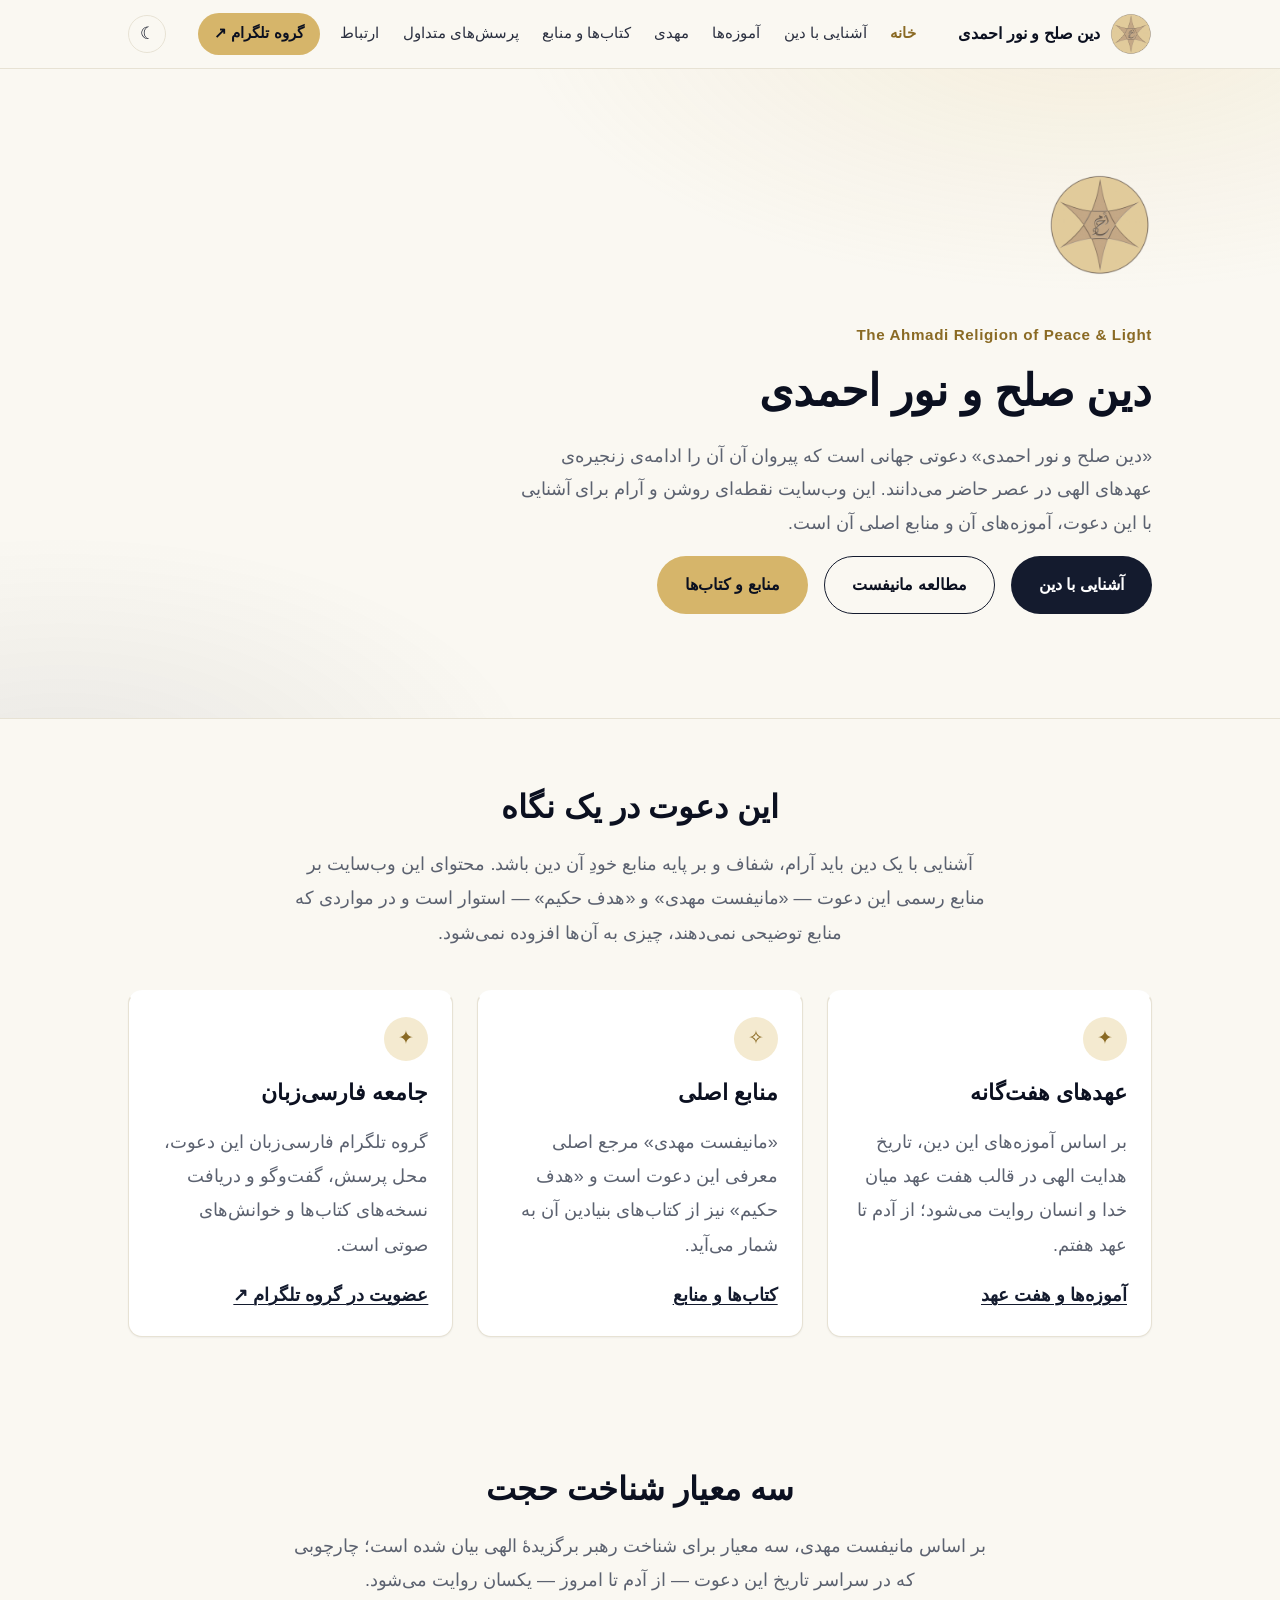
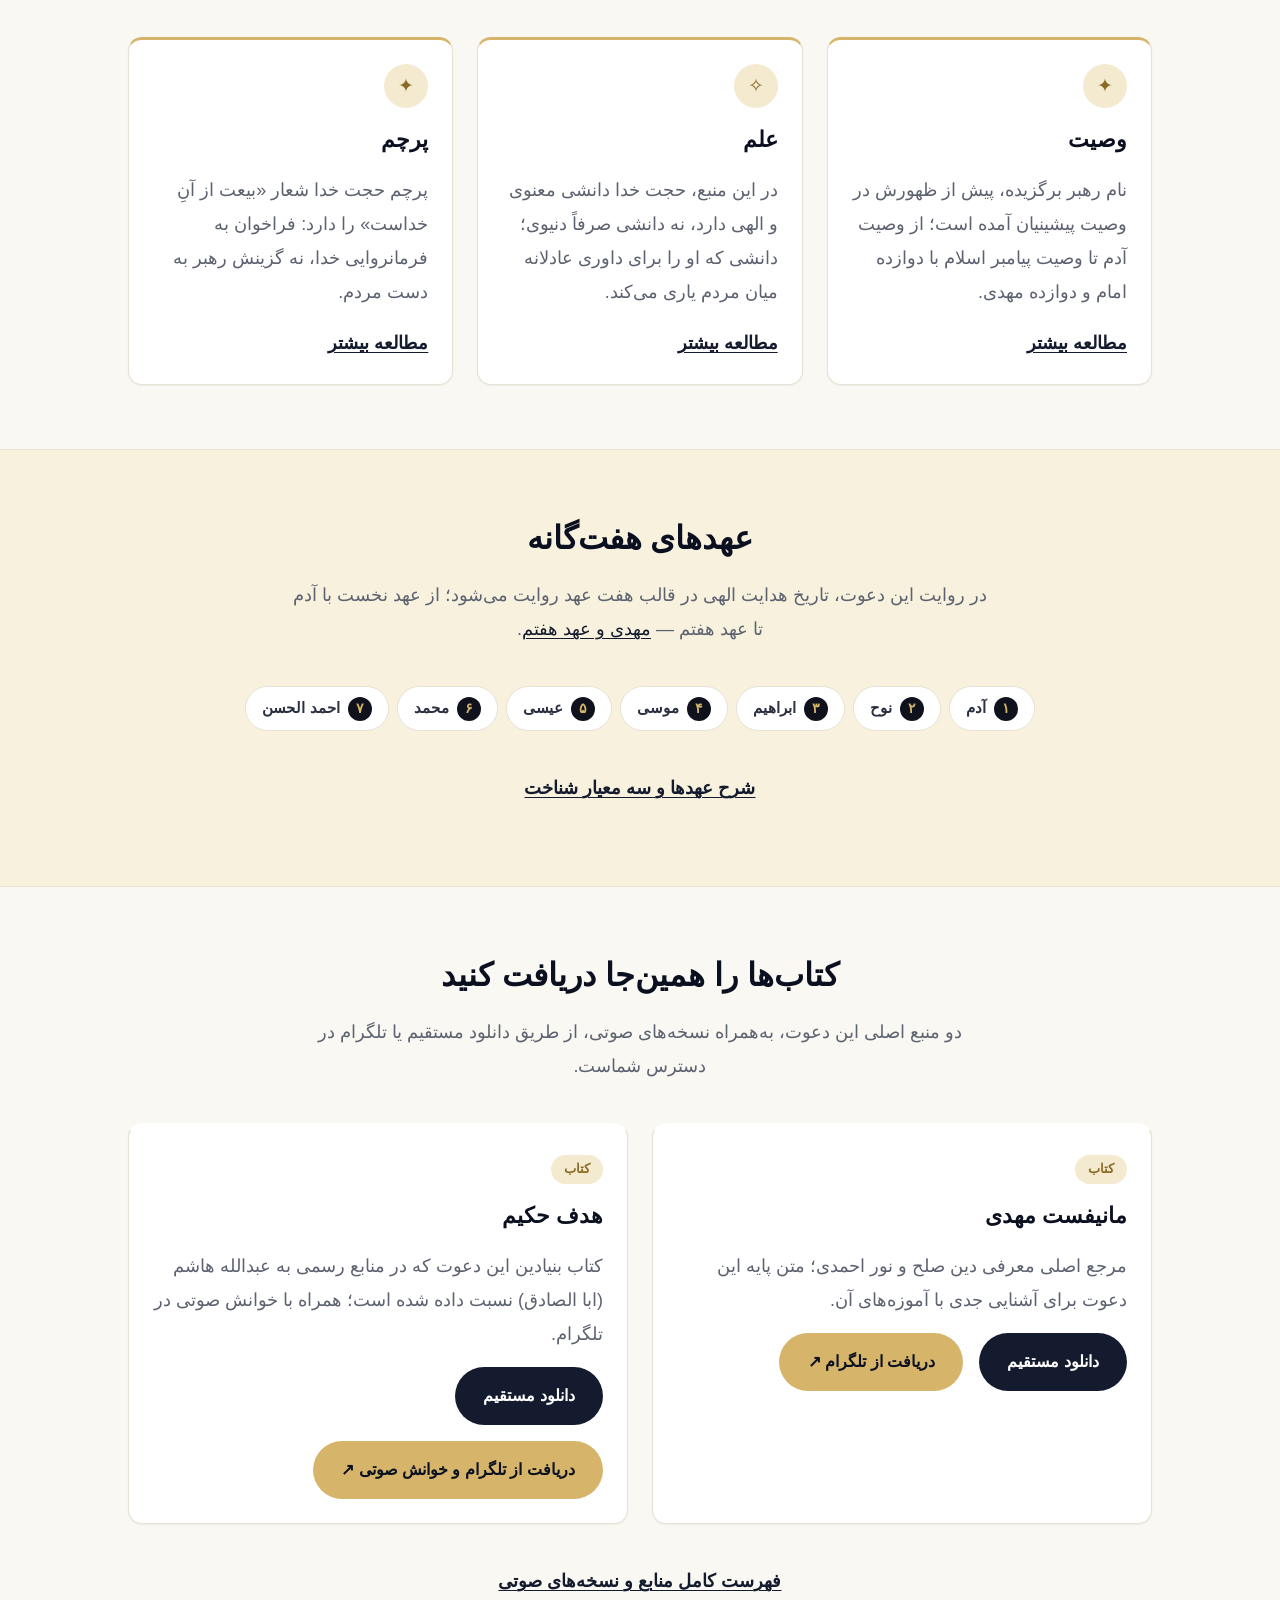
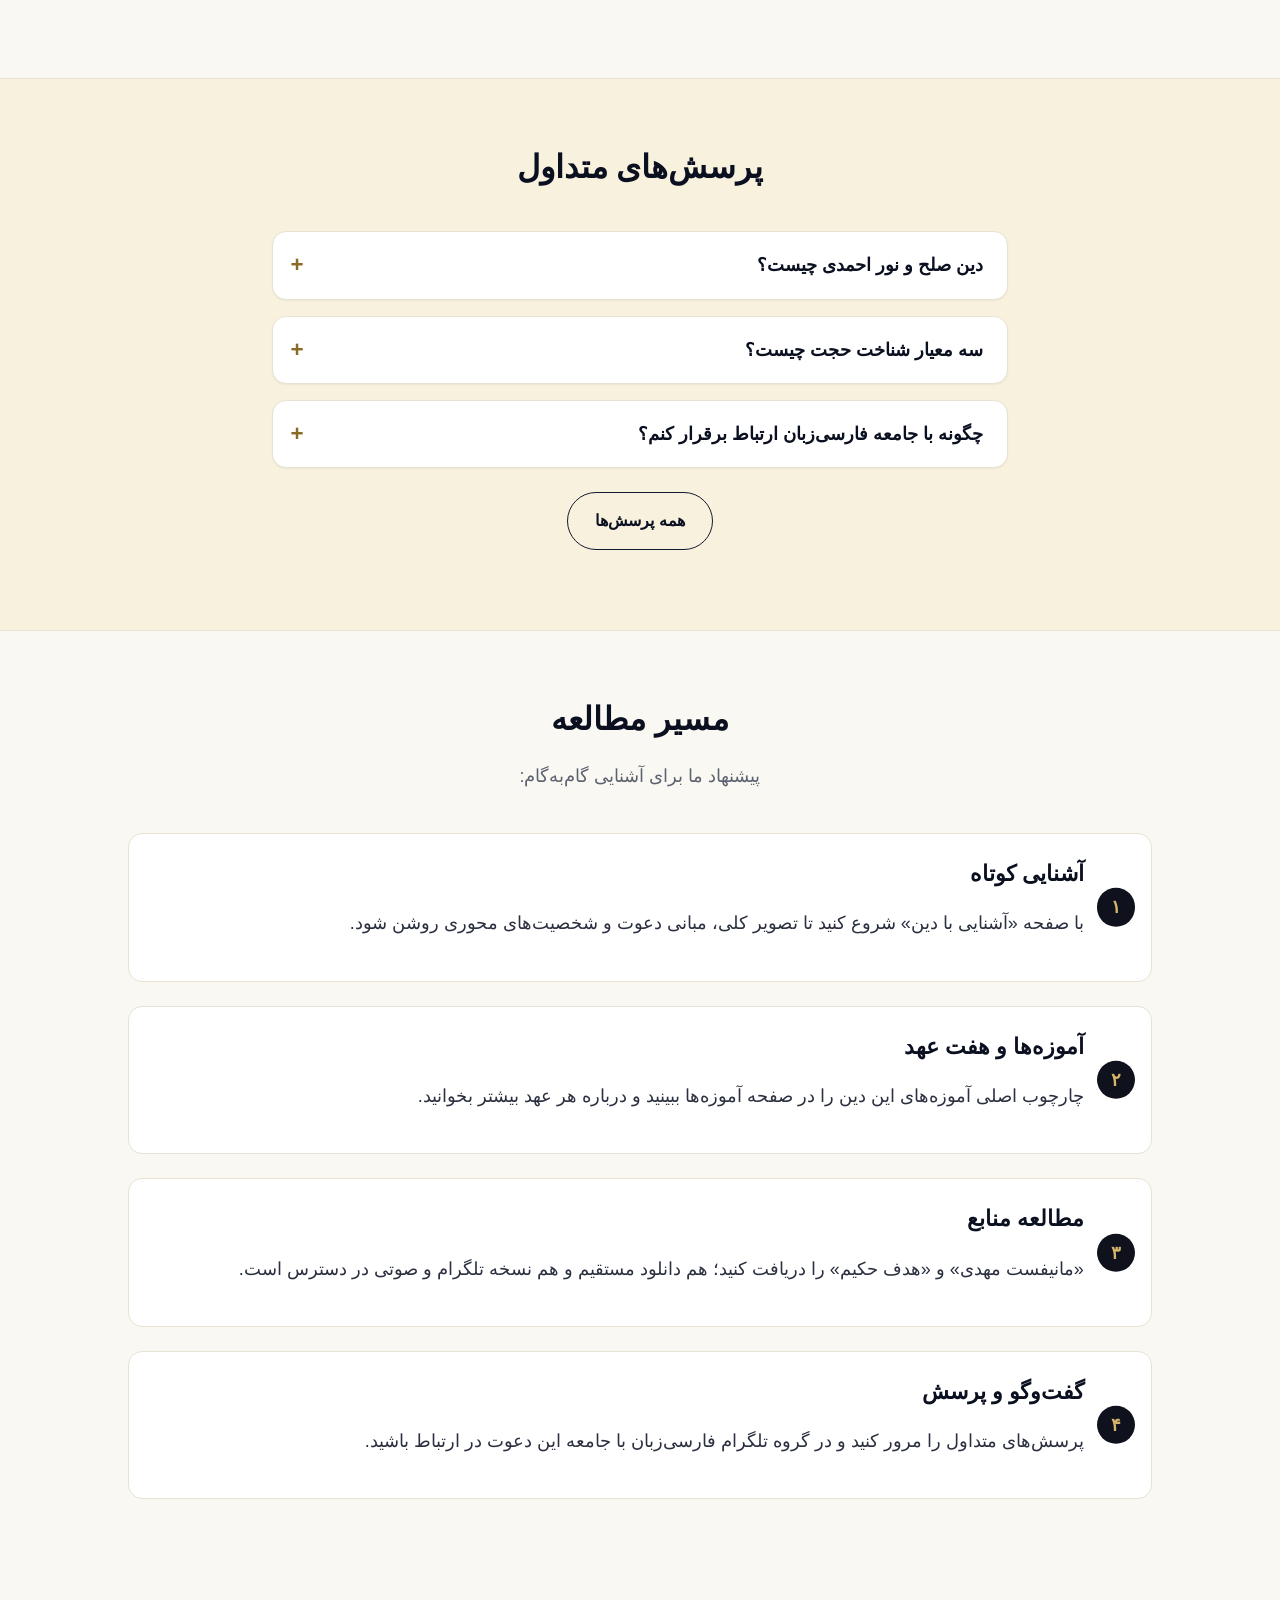
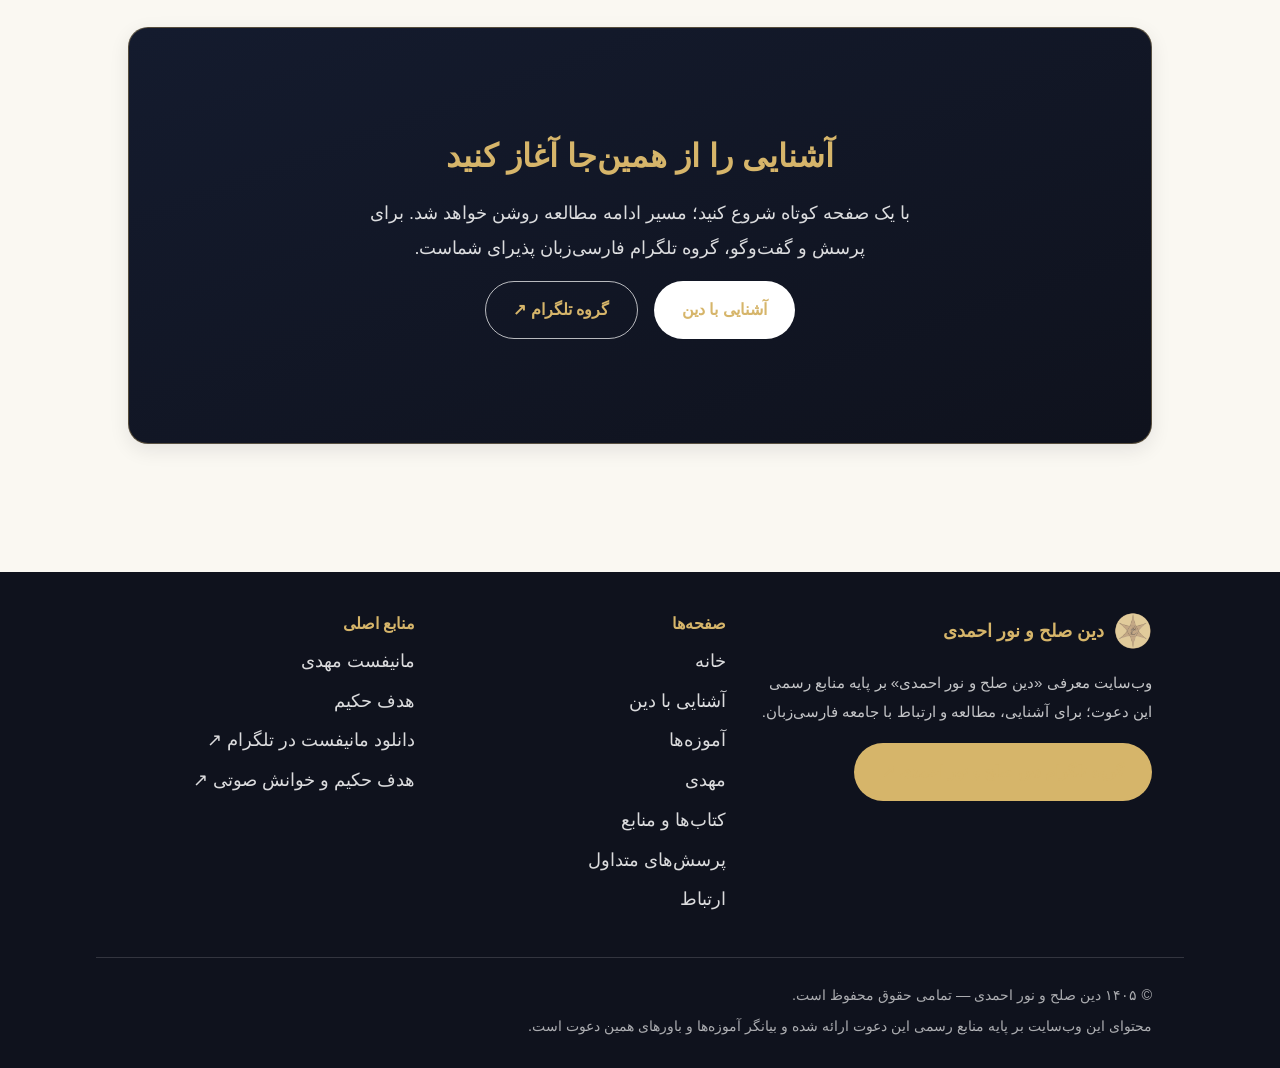
==== index.html @ 342bebe1 "Enhance Persian website content and interactivity" ====
<!DOCTYPE html>
<html lang="fa" dir="rtl">
<head>
  <meta charset="UTF-8">
  <script>(function(){try{var t=localStorage.getItem("ahmadi-theme");if(!t){t=window.matchMedia&&window.matchMedia("(prefers-color-scheme: dark)").matches?"dark":"light";}document.documentElement.setAttribute("data-theme",t);document.documentElement.classList.add("js");}catch(e){document.documentElement.classList.add("js");}})();</script>
  <meta name="viewport" content="width=device-width, initial-scale=1">
  <title>دین صلح و نور احمدی | معرفی، آموزه‌ها و منابع</title>
  <meta name="description" content="وب‌سایت معرفی دین صلح و نور احمدی؛ آشنایی با این دعوت، آموزه‌ها و عهدهای هفت‌گانه، منابع اصلی چون مانیفست مهدی و هدف حکیم، و ارتباط با جامعه فارسی‌زبان.">
  <link rel="canonical" href="https://alirezaiwisi1.github.io/Ahmadiwebsite/">
  <meta property="og:type" content="website">
  <meta property="og:locale" content="fa_IR">
  <meta property="og:site_name" content="دین صلح و نور احمدی">
  <meta property="og:title" content="دین صلح و نور احمدی | معرفی، آموزه‌ها و منابع">
  <meta property="og:description" content="آشنایی با دین صلح و نور احمدی، آموزه‌ها و عهدهای هفت‌گانه، منابع اصلی و جامعه فارسی‌زبان.">
  <meta property="og:url" content="https://alirezaiwisi1.github.io/Ahmadiwebsite/">
  <meta property="og:image" content="https://alirezaiwisi1.github.io/Ahmadiwebsite/assets/images/logo.webp">
  <meta name="twitter:card" content="summary">
  <meta name="twitter:title" content="دین صلح و نور احمدی | معرفی، آموزه‌ها و منابع">
  <meta name="twitter:description" content="آشنایی با دین صلح و نور احمدی، آموزه‌ها و عهدهای هفت‌گانه، منابع اصلی و جامعه فارسی‌زبان.">
  <meta name="twitter:image" content="https://alirezaiwisi1.github.io/Ahmadiwebsite/assets/images/logo.webp">
  <meta name="theme-color" content="#0b1020">
  <link rel="icon" href="favicon.svg" type="image/svg+xml">
  <link rel="alternate icon" href="assets/images/logo.webp" type="image/webp">
  <link rel="stylesheet" href="assets/css/style.css">
  <script type="application/ld+json">
  {
    "@context": "https://schema.org",
    "@type": "WebSite",
    "name": "دین صلح و نور احمدی",
    "alternateName": "The Ahmadi Religion of Peace & Light",
    "url": "https://alirezaiwisi1.github.io/Ahmadiwebsite/",
    "inLanguage": "fa",
    "description": "وب‌سایت معرفی دین صلح و نور احمدی؛ آموزه‌ها، منابع و ارتباط با جامعه فارسی‌زبان.",
    "publisher": {
      "@type": "Organization",
      "name": "دین صلح و نور احمدی",
      "url": "https://alirezaiwisi1.github.io/Ahmadiwebsite/",
      "logo": "https://alirezaiwisi1.github.io/Ahmadiwebsite/assets/images/logo.webp",
      "sameAs": [
        "https://t.me/theahmadireligionfarsi",
        "https://t.me/theahmadireligion_farsi_channel",
        "https://theahmadireligion.org"
      ]
    }
  }
  </script>
</head>
<body>
  <a class="skip-link" href="#main-content">پرش به محتوای اصلی</a>

  <header class="site-header">
    <div class="container site-header__inner">
      <a class="brand" href="index.html">
        <img class="brand__logo" src="assets/images/logo.webp" alt="نشان دین صلح و نور احمدی" width="160" height="160">
        <span>دین صلح و نور احمدی</span>
      </a>
      <nav class="site-nav" aria-label="ناوبری اصلی">
        <button class="site-nav__toggle" type="button" aria-expanded="false" aria-controls="primary-menu">
          <span aria-hidden="true">☰</span> منو
        </button>
        <ul class="site-nav__list" id="primary-menu">
          <li><a href="index.html" aria-current="page">خانه</a></li>
          <li><a href="about.html">آشنایی با دین</a></li>
          <li><a href="teachings.html">آموزه‌ها</a></li>
          <li><a href="mahdi.html">مهدی</a></li>
          <li><a href="resources.html">کتاب‌ها و منابع</a></li>
          <li><a href="faq.html">پرسش‌های متداول</a></li>
          <li><a href="contact.html">ارتباط</a></li>
          <li><a class="nav-tg" href="https://t.me/theahmadireligionfarsi" target="_blank" rel="noopener" aria-label="گروه تلگرام دین صلح و نور احمدی — باز شدن در تلگرام">گروه تلگرام <span aria-hidden="true">↗</span></a></li>
        </ul>
      </nav>
      <button class="theme-toggle" id="theme-toggle" type="button" aria-label="تغییر پوسته روشن و تاریک" aria-pressed="false">
        <span class="theme-toggle__icon theme-toggle__icon--moon" aria-hidden="true">☾</span>
        <span class="theme-toggle__icon theme-toggle__icon--sun" aria-hidden="true">☀</span>
      </button>
    </div>
  </header>

  <main id="main-content" tabindex="-1">
    <!-- Hero -->
    <section class="hero" aria-labelledby="hero-title">
      <div class="container hero__inner">
        <img class="hero__logo" src="assets/images/logo.webp" alt="نشان دین صلح و نور احمدی" width="160" height="160">
        <div>
          <p class="hero__eyebrow">The Ahmadi Religion of Peace &amp; Light</p>
          <h1 id="hero-title">دین صلح و نور احمدی</h1>
          <p class="hero__lead">
            «دین صلح و نور احمدی» دعوتی جهانی است که پیروان آن آن را ادامه‌ی زنجیره‌ی عهدهای الهی در عصر حاضر
            می‌دانند. این وب‌سایت نقطه‌ای روشن و آرام برای آشنایی با این دعوت، آموزه‌های آن و منابع اصلی آن است.
          </p>
          <div class="btn-row">
            <a class="btn btn--primary" href="about.html">آشنایی با دین</a>
            <a class="btn btn--ghost" href="manifesto.html">مطالعه مانیفست</a>
            <a class="btn btn--gold" href="resources.html">منابع و کتاب‌ها</a>
          </div>
        </div>
      </div>
    </section>

    <!-- Overview -->
    <section class="section" aria-labelledby="intro-title">
      <div class="container">
        <div class="section-head">
          <h2 id="intro-title">این دعوت در یک نگاه</h2>
          <p>
            آشنایی با یک دین باید آرام، شفاف و بر پایه منابع خودِ آن دین باشد. محتوای این وب‌سایت بر منابع
            رسمی این دعوت — «مانیفست مهدی» و «هدف حکیم» — استوار است و در مواردی که منابع توضیحی نمی‌دهند،
            چیزی به آن‌ها افزوده نمی‌شود.
          </p>
        </div>
        <div class="card-grid card-grid--3">
          <article class="card" data-reveal>
            <span class="card__icon" aria-hidden="true">✦</span>
            <h3>عهدهای هفت‌گانه</h3>
            <p>بر اساس آموزه‌های این دین، تاریخ هدایت الهی در قالب هفت عهد میان خدا و انسان روایت می‌شود؛ از آدم تا عهد هفتم.</p>
            <a class="card__link" href="teachings.html">آموزه‌ها و هفت عهد</a>
          </article>
          <article class="card" data-reveal>
            <span class="card__icon" aria-hidden="true">✧</span>
            <h3>منابع اصلی</h3>
            <p>«مانیفست مهدی» مرجع اصلی معرفی این دعوت است و «هدف حکیم» نیز از کتاب‌های بنیادین آن به شمار می‌آید.</p>
            <a class="card__link" href="resources.html">کتاب‌ها و منابع</a>
          </article>
          <article class="card" data-reveal>
            <span class="card__icon" aria-hidden="true">✦</span>
            <h3>جامعه فارسی‌زبان</h3>
            <p>گروه تلگرام فارسی‌زبان این دعوت، محل پرسش، گفت‌وگو و دریافت نسخه‌های کتاب‌ها و خوانش‌های صوتی است.</p>
            <a class="card__link" href="https://t.me/theahmadireligionfarsi" target="_blank" rel="noopener" aria-label="گروه تلگرام دین صلح و نور احمدی — باز شدن در تلگرام">عضویت در گروه تلگرام ↗</a>
          </article>
        </div>
      </div>
    </section>

    <!-- Three recognition criteria -->
    <section class="section" aria-labelledby="criteria-title">
      <div class="container">
        <div class="section-head">
          <h2 id="criteria-title">سه معیار شناخت حجت</h2>
          <p>
            بر اساس مانیفست مهدی، سه معیار برای شناخت رهبر برگزیدهٔ الهی بیان شده است؛
            چارچوبی که در سراسر تاریخ این دعوت — از آدم تا امروز — یکسان روایت می‌شود.
          </p>
        </div>
        <div class="card-grid card-grid--3">
          <article class="card card--gold" data-reveal>
            <span class="card__icon" aria-hidden="true">✦</span>
            <h3>وصیت</h3>
            <p>نام رهبر برگزیده، پیش از ظهورش در وصیت پیشینیان آمده است؛ از وصیت آدم تا وصیت پیامبر اسلام با دوازده امام و دوازده مهدی.</p>
            <a class="card__link" href="teachings.html#criteria">مطالعه بیشتر</a>
          </article>
          <article class="card card--gold" data-reveal>
            <span class="card__icon" aria-hidden="true">✧</span>
            <h3>علم</h3>
            <p>در این منبع، حجت خدا دانشی معنوی و الهی دارد، نه دانشی صرفاً دنیوی؛ دانشی که او را برای داوری عادلانه میان مردم یاری می‌کند.</p>
            <a class="card__link" href="teachings.html#criteria">مطالعه بیشتر</a>
          </article>
          <article class="card card--gold" data-reveal>
            <span class="card__icon" aria-hidden="true">✦</span>
            <h3>پرچم</h3>
            <p>پرچم حجت خدا شعار «بیعت از آنِ خداست» را دارد: فراخوان به فرمانروایی خدا، نه گزینش رهبر به دست مردم.</p>
            <a class="card__link" href="teachings.html#criteria">مطالعه بیشتر</a>
          </article>
        </div>
      </div>
    </section>

    <!-- Seven covenants preview -->
    <section class="section section--alt" aria-labelledby="covenants-title">
      <div class="container">
        <div class="section-head">
          <h2 id="covenants-title">عهدهای هفت‌گانه</h2>
          <p>
            در روایت این دعوت، تاریخ هدایت الهی در قالب هفت عهد روایت می‌شود؛ از عهد نخست با آدم تا
            عهد هفتم — <a href="mahdi.html">مهدی و عهد هفتم</a>.
          </p>
        </div>
        <ul class="covenant-strip">
          <li><a href="teachings.html#covenant-1"><span class="chip-num" aria-hidden="true">۱</span>آدم</a></li>
          <li><a href="teachings.html#covenant-2"><span class="chip-num" aria-hidden="true">۲</span>نوح</a></li>
          <li><a href="teachings.html#covenant-3"><span class="chip-num" aria-hidden="true">۳</span>ابراهیم</a></li>
          <li><a href="teachings.html#covenant-4"><span class="chip-num" aria-hidden="true">۴</span>موسی</a></li>
          <li><a href="teachings.html#covenant-5"><span class="chip-num" aria-hidden="true">۵</span>عیسی</a></li>
          <li><a href="teachings.html#covenant-6"><span class="chip-num" aria-hidden="true">۶</span>محمد</a></li>
          <li><a href="teachings.html#covenant-7"><span class="chip-num" aria-hidden="true">۷</span>احمد الحسن</a></li>
        </ul>
        <p class="text-center" style="margin-top: var(--space-4);">
          <a class="card__link" href="teachings.html">شرح عهدها و سه معیار شناخت</a>
        </p>
      </div>
    </section>

    <!-- Books -->
    <section class="section" aria-labelledby="books-title">
      <div class="container">
        <div class="section-head">
          <h2 id="books-title">کتاب‌ها را همین‌جا دریافت کنید</h2>
          <p>دو منبع اصلی این دعوت، به‌همراه نسخه‌های صوتی، از طریق دانلود مستقیم یا تلگرام در دسترس شماست.</p>
        </div>
        <div class="card-grid card-grid--2">
          <article class="card resource-card" data-reveal>
            <span class="badge">کتاب</span>
            <h3>مانیفست مهدی</h3>
            <p>مرجع اصلی معرفی دین صلح و نور احمدی؛ متن پایه این دعوت برای آشنایی جدی با آموزه‌های آن.</p>
            <div class="btn-row">
              <a class="btn btn--primary" href="https://theahmadireligion.org/download/42616/?tmstv=1765124110" target="_blank" rel="noopener" aria-label="دانلود مستقیم مانیفست مهدی — باز شدن در وب‌سایت رسمی">دانلود مستقیم</a>
              <a class="btn btn--gold" href="https://t.me/theahmadireligion_farsi_channel/7125?single" target="_blank" rel="noopener" aria-label="دانلود مانیفست مهدی در تلگرام — باز شدن در تلگرام">دریافت از تلگرام ↗</a>
            </div>
          </article>
          <article class="card resource-card" data-reveal>
            <span class="badge">کتاب</span>
            <h3>هدف حکیم</h3>
            <p>کتاب بنیادین این دعوت که در منابع رسمی به عبدالله هاشم (ابا الصادق) نسبت داده شده است؛ همراه با خوانش صوتی در تلگرام.</p>
            <div class="btn-row">
              <a class="btn btn--primary" href="https://theahmadireligion.org/download/42889/?tmstv=1765481076" target="_blank" rel="noopener" aria-label="دانلود مستقیم هدف حکیم — باز شدن در وب‌سایت رسمی">دانلود مستقیم</a>
              <a class="btn btn--gold" href="https://t.me/theahmadireligion_farsi_channel/7121?single" target="_blank" rel="noopener" aria-label="هدف حکیم — دانلود کتاب و خوانش صوتی در تلگرام">دریافت از تلگرام و خوانش صوتی ↗</a>
            </div>
          </article>
        </div>
        <p class="text-center" style="margin-top: var(--space-4);">
          <a class="card__link" href="resources.html">فهرست کامل منابع و نسخه‌های صوتی</a>
        </p>
      </div>
    </section>

    <!-- FAQ preview -->
    <section class="section section--alt" aria-labelledby="faq-preview-title">
      <div class="container">
        <div class="section-head">
          <h2 id="faq-preview-title">پرسش‌های متداول</h2>
        </div>
        <div class="faq-list" data-accordion>
          <details>
            <summary>دین صلح و نور احمدی چیست؟</summary>
            <p>دعوتی جهانی است که پیروان آن آن را ادامه‌ی زنجیره‌ی عهدهای الهی در عصر حاضر می‌دانند؛ معرفی آن در این وب‌سایت بر پایه منابع رسمی خودِ این دعوت است.</p>
          </details>
          <details>
            <summary>سه معیار شناخت حجت چیست؟</summary>
            <p>در مانیفست مهدی، سه معیار برای شناخت رهبر برگزیدهٔ الهی بیان شده است: «وصیت»، «علم» و «پرچم».</p>
          </details>
          <details>
            <summary>چگونه با جامعه فارسی‌زبان ارتباط برقرار کنم؟</summary>
            <p>از طریق <a href="https://t.me/theahmadireligionfarsi" target="_blank" rel="noopener" aria-label="گروه تلگرام دین صلح و نور احمدی — باز شدن در تلگرام">گروه تلگرام دین صلح و نور احمدی</a> می‌توانید پرسش کنید و در گفت‌وگوها شرکت کنید.</p>
          </details>
        </div>
        <p class="text-center" style="margin-top: var(--space-4);">
          <a class="btn btn--ghost" href="faq.html">همه پرسش‌ها</a>
        </p>
      </div>
    </section>

    <!-- Reading journey -->
    <section class="section" aria-labelledby="journey-title">
      <div class="container">
        <div class="section-head">
          <h2 id="journey-title">مسیر مطالعه</h2>
          <p>پیشنهاد ما برای آشنایی گام‌به‌گام:</p>
        </div>
        <ol class="steps">
          <li>
            <h3>آشنایی کوتاه</h3>
            <p>با صفحه «آشنایی با دین» شروع کنید تا تصویر کلی، مبانی دعوت و شخصیت‌های محوری روشن شود.</p>
          </li>
          <li>
            <h3>آموزه‌ها و هفت عهد</h3>
            <p>چارچوب اصلی آموزه‌های این دین را در صفحه آموزه‌ها ببینید و درباره هر عهد بیشتر بخوانید.</p>
          </li>
          <li>
            <h3>مطالعه منابع</h3>
            <p>«مانیفست مهدی» و «هدف حکیم» را دریافت کنید؛ هم دانلود مستقیم و هم نسخه تلگرام و صوتی در دسترس است.</p>
          </li>
          <li>
            <h3>گفت‌وگو و پرسش</h3>
            <p>پرسش‌های متداول را مرور کنید و در گروه تلگرام فارسی‌زبان با جامعه این دعوت در ارتباط باشید.</p>
          </li>
        </ol>
      </div>
    </section>

    <!-- Final CTA -->
    <section class="section" aria-labelledby="cta-title">
      <div class="container">
        <div class="cta-panel">
          <h2 id="cta-title">آشنایی را از همین‌جا آغاز کنید</h2>
          <p>با یک صفحه کوتاه شروع کنید؛ مسیر ادامه مطالعه روشن خواهد شد. برای پرسش و گفت‌وگو، گروه تلگرام فارسی‌زبان پذیرای شماست.</p>
          <div class="btn-row">
            <a class="btn btn--light" href="about.html">آشنایی با دین</a>
            <a class="btn btn--outline-light" href="https://t.me/theahmadireligionfarsi" target="_blank" rel="noopener" aria-label="گروه تلگرام دین صلح و نور احمدی — باز شدن در تلگرام">گروه تلگرام ↗</a>
          </div>
        </div>
      </div>
    </section>
  </main>

  <footer class="site-footer">
    <div class="container site-footer__inner">
      <div>
        <a class="site-footer__brand" href="index.html">
          <img class="brand__logo" src="assets/images/logo.webp" alt="نشان دین صلح و نور احمدی" width="160" height="160">
          <span>دین صلح و نور احمدی</span>
        </a>
        <p class="site-footer__desc">
          وب‌سایت معرفی «دین صلح و نور احمدی» بر پایه منابع رسمی این دعوت؛ برای آشنایی، مطالعه و ارتباط با جامعه فارسی‌زبان.
        </p>
        <a class="btn btn--gold" href="https://t.me/theahmadireligionfarsi" target="_blank" rel="noopener" aria-label="گروه تلگرام دین صلح و نور احمدی — باز شدن در تلگرام">گروه تلگرام دین صلح و نور احمدی ↗</a>
      </div>
      <nav aria-label="ناوبری پابرگ">
        <h3 class="site-footer__heading">صفحه‌ها</h3>
        <ul class="site-footer__nav">
          <li><a href="index.html">خانه</a></li>
          <li><a href="about.html">آشنایی با دین</a></li>
          <li><a href="teachings.html">آموزه‌ها</a></li>
          <li><a href="mahdi.html">مهدی</a></li>
          <li><a href="resources.html">کتاب‌ها و منابع</a></li>
          <li><a href="faq.html">پرسش‌های متداول</a></li>
          <li><a href="contact.html">ارتباط</a></li>
        </ul>
      </nav>
      <div>
        <h3 class="site-footer__heading">منابع اصلی</h3>
        <ul class="site-footer__links">
          <li><a href="manifesto.html">مانیفست مهدی</a></li>
          <li><a href="wisdom.html">هدف حکیم</a></li>
          <li><a href="https://t.me/theahmadireligion_farsi_channel/7125?single" target="_blank" rel="noopener" aria-label="دانلود مانیفست مهدی در تلگرام — باز شدن در تلگرام">دانلود مانیفست در تلگرام ↗</a></li>
          <li><a href="https://t.me/theahmadireligion_farsi_channel/7121?single" target="_blank" rel="noopener" aria-label="هدف حکیم — دانلود کتاب و خوانش صوتی در تلگرام">هدف حکیم و خوانش صوتی ↗</a></li>
        </ul>
      </div>
    </div>
    <div class="container site-footer__meta">
      <p>© <span id="footer-year">۱۴۰۵</span> دین صلح و نور احمدی — تمامی حقوق محفوظ است.</p>
      <p>محتوای این وب‌سایت بر پایه منابع رسمی این دعوت ارائه شده و بیانگر آموزه‌ها و باورهای همین دعوت است.</p>
    </div>
  </footer>

  <script src="assets/js/main.js" defer></script>
</body>
</html>
---- assets/css/style.css ----
/* ============================================================
   دین صلح و نور احمدی — Design System
   RTL-first, mobile-first, no external requests
   Palette: deep navy / warm gold / light cream
   ============================================================ */

:root {
  --color-bg: #faf8f2;
  --color-surface: #ffffff;
  --color-cream: #f2e9c8;
  --color-cream-soft: #f7f1de;

  --color-ink: #2b3040;
  --color-ink-strong: #0b1020;
  --color-muted: #5c6270;

  --color-navy: #0f121d;
  --color-navy-2: #141b2e;
  --color-accent: #141b2e;
  --color-accent-strong: #0b1020;
  --color-accent-soft: #eef0f5;

  --color-gold: #d6b56a;
  --color-gold-deep: #8a6a24;
  --color-gold-soft: #f4ead0;

  --color-border: #e7e2d4;
  --color-focus: #8a6a24;

  --color-header-bg: rgba(250, 248, 242, 0.94);

  --font-body: "Vazirmatn", "Vazir", "IRANSans", "Segoe UI", Tahoma, Arial, sans-serif;

  --radius-s: 8px;
  --radius-m: 14px;
  --radius-l: 20px;

  --shadow-s: 0 1px 2px rgba(11, 16, 32, 0.05);
  --shadow-m: 0 6px 20px rgba(11, 16, 32, 0.09);

  --space-1: 0.25rem;
  --space-2: 0.5rem;
  --space-3: 1rem;
  --space-4: 1.5rem;
  --space-5: 2.5rem;
  --space-6: 4rem;
  --space-7: 6.5rem;

  --container: 68rem;
  --measure: 42rem;
}

/* ---------- Reset ---------- */
*,
*::before,
*::after {
  box-sizing: border-box;
}

html {
  scroll-behavior: smooth;
  -webkit-text-size-adjust: 100%;
}

body {
  margin: 0;
  font-family: var(--font-body);
  font-size: 1.0625rem;
  line-height: 1.9;
  color: var(--color-ink);
  background-color: var(--color-bg);
  direction: rtl;
  text-align: right;
}

img {
  max-width: 100%;
  height: auto;
  display: block;
}

h1,
h2,
h3 {
  color: var(--color-ink-strong);
  line-height: 1.5;
  margin: 0 0 var(--space-3);
  font-weight: 700;
}

h1 {
  font-size: clamp(1.75rem, 4.5vw, 2.75rem);
}

h2 {
  font-size: clamp(1.4rem, 3.5vw, 2rem);
}

h3 {
  font-size: clamp(1.15rem, 2.5vw, 1.35rem);
}

p {
  margin: 0 0 var(--space-3);
}

a {
  color: var(--color-accent);
  text-decoration-thickness: 1px;
  text-underline-offset: 3px;
}

a:hover {
  color: var(--color-gold-deep);
}

:focus-visible {
  outline: 3px solid var(--color-focus);
  outline-offset: 3px;
  border-radius: 4px;
}

::selection {
  background: var(--color-gold-soft);
}

/* ---------- Layout ---------- */
.container {
  width: 100%;
  max-width: var(--container);
  margin-inline: auto;
  padding-inline: clamp(1rem, 4vw, 2rem);
}

.section {
  padding-block: var(--space-5);
}

.section--alt {
  background-color: var(--color-cream-soft);
  border-block: 1px solid var(--color-border);
}

.measure {
  max-width: var(--measure);
}

.text-center {
  text-align: center;
}

.muted {
  color: var(--color-muted);
}

.section-head {
  max-width: 44rem;
  margin-inline: auto;
  margin-bottom: var(--space-5);
  text-align: center;
}

.section-head p {
  color: var(--color-muted);
}

/* ---------- Skip link ---------- */
.skip-link {
  position: absolute;
  inset-inline-start: 1rem;
  top: -100%;
  z-index: 100;
  background: var(--color-ink-strong);
  color: #fff;
  padding: 0.6rem 1.2rem;
  border-radius: var(--radius-s);
  transition: top 150ms ease;
}

.skip-link:focus {
  top: 1rem;
}

/* ---------- Header / Navigation ---------- */
.site-header {
  position: sticky;
  top: 0;
  z-index: 50;
  background: var(--color-header-bg);
  backdrop-filter: blur(8px);
  border-bottom: 1px solid var(--color-border);
}

.site-header__inner {
  display: flex;
  align-items: center;
  justify-content: space-between;
  gap: var(--space-3);
  min-height: 4.25rem;
}

.brand {
  display: inline-flex;
  align-items: center;
  gap: 0.65rem;
  text-decoration: none;
  color: var(--color-ink-strong);
  font-weight: 700;
  font-size: 1rem;
}

.brand__logo {
  height: 2.6rem;
  width: auto;
  flex: none;
}

.site-nav__toggle {
  display: inline-flex;
  align-items: center;
  gap: 0.5rem;
  background: transparent;
  border: 1px solid var(--color-border);
  border-radius: var(--radius-s);
  color: var(--color-ink-strong);
  font: inherit;
  font-size: 0.95rem;
  padding: 0.45rem 0.9rem;
  cursor: pointer;
}

.site-nav__toggle:hover {
  background: var(--color-surface);
}

.site-nav__list {
  list-style: none;
  margin: 0;
  padding: 0;
  display: none;
}

.site-nav.is-open .site-nav__list {
  display: flex;
  flex-direction: column;
  position: absolute;
  inset-inline: 0;
  top: 100%;
  background: var(--color-surface);
  border-bottom: 1px solid var(--color-border);
  box-shadow: var(--shadow-m);
  padding: var(--space-2) clamp(1rem, 4vw, 2rem) var(--space-4);
  gap: var(--space-1);
}

.site-nav__list a {
  display: block;
  padding: 0.6rem 0.75rem;
  border-radius: var(--radius-s);
  text-decoration: none;
  color: var(--color-ink);
  font-weight: 500;
}

.site-nav__list a:hover {
  background: var(--color-gold-soft);
  color: var(--color-gold-deep);
}

.site-nav__list a[aria-current="page"] {
  color: var(--color-gold-deep);
  font-weight: 700;
}

.nav-tg {
  background: var(--color-gold);
  color: var(--color-ink-strong) !important;
  font-weight: 700 !important;
  border-radius: 999px !important;
  text-align: center;
}

.nav-tg:hover {
  background: var(--color-gold-deep);
  color: #fff !important;
}

/* ---------- Buttons ---------- */
.btn {
  display: inline-flex;
  align-items: center;
  justify-content: center;
  gap: 0.5rem;
  padding: 0.8rem 1.7rem;
  border-radius: 999px;
  font: inherit;
  font-weight: 600;
  font-size: 1rem;
  text-decoration: none;
  cursor: pointer;
  transition: background-color 150ms ease, color 150ms ease, border-color 150ms ease;
  border: 1px solid transparent;
}

.btn--primary {
  background: var(--color-accent);
  color: #fff;
}

.btn--primary:hover {
  background: var(--color-accent-strong);
  color: var(--color-gold);
}

.btn--ghost {
  background: transparent;
  color: var(--color-accent-strong);
  border-color: var(--color-accent);
}

.btn--ghost:hover {
  background: var(--color-gold-soft);
  color: var(--color-gold-deep);
  border-color: var(--color-gold);
}

.btn--gold {
  background: var(--color-gold);
  color: var(--color-ink-strong);
}

.btn--gold:hover {
  background: var(--color-gold-deep);
  color: #fff;
}

.btn--light {
  background: #fff;
  color: var(--color-accent-strong);
}

.btn--light:hover {
  background: var(--color-cream);
  color: var(--color-accent-strong);
}

.btn--outline-light {
  background: transparent;
  color: #fff;
  border-color: rgba(255, 255, 255, 0.7);
}

.btn--outline-light:hover {
  background: rgba(255, 255, 255, 0.12);
  color: #fff;
}

.btn-row {
  display: flex;
  flex-wrap: wrap;
  gap: var(--space-3);
  justify-content: center;
}

/* ---------- Hero ---------- */
.hero {
  padding-block: var(--space-6);
  background:
    radial-gradient(60rem 30rem at 85% -10%, rgba(214, 181, 106, 0.16), transparent 60%),
    radial-gradient(50rem 26rem at 5% 110%, rgba(15, 18, 29, 0.07), transparent 60%),
    var(--color-bg);
  border-bottom: 1px solid var(--color-border);
}

.hero__inner {
  display: grid;
  gap: var(--space-5);
  justify-items: center;
  text-align: center;
}

.hero__logo {
  height: 6.5rem;
  width: auto;
  margin-inline: auto;
}

.hero h1 {
  max-width: 36rem;
}

.hero__eyebrow {
  display: inline-block;
  font-size: 0.95rem;
  font-weight: 600;
  letter-spacing: 0.04em;
  color: var(--color-gold-deep);
  margin-bottom: var(--space-2);
}

.hero__lead {
  max-width: 40rem;
  color: var(--color-muted);
  font-size: 1.1rem;
}

/* ---------- Cards ---------- */
.card-grid {
  display: grid;
  gap: var(--space-4);
}

.card {
  background: var(--color-surface);
  border: 1px solid var(--color-border);
  border-top: 3px solid transparent;
  border-radius: var(--radius-m);
  padding: var(--space-4);
  box-shadow: var(--shadow-s);
  transition: border-top-color 150ms ease;
}

.card:hover {
  border-top-color: var(--color-gold);
}

.card h3 {
  margin-top: 0;
}

.card p {
  color: var(--color-muted);
  margin-bottom: 0;
}

.card__icon {
  display: inline-flex;
  align-items: center;
  justify-content: center;
  width: 2.75rem;
  height: 2.75rem;
  border-radius: 50%;
  background: var(--color-gold-soft);
  color: var(--color-gold-deep);
  font-size: 1.2rem;
  margin-bottom: var(--space-3);
}

.card__link {
  display: inline-block;
  margin-top: var(--space-3);
  font-weight: 600;
}

/* ---------- Covenant cards ---------- */
.covenant-num {
  display: inline-flex;
  align-items: center;
  justify-content: center;
  width: 2.6rem;
  height: 2.6rem;
  border-radius: 50%;
  background: var(--color-navy);
  color: var(--color-gold);
  font-weight: 700;
  margin-bottom: var(--space-3);
}

/* ---------- Steps ---------- */
.steps {
  counter-reset: step;
  display: grid;
  gap: var(--space-3);
  padding: 0;
  margin: 0;
  list-style: none;
}

.steps li {
  counter-increment: step;
  position: relative;
  background: var(--color-surface);
  border: 1px solid var(--color-border);
  border-radius: var(--radius-m);
  padding: var(--space-4) var(--space-4) var(--space-4) 1rem;
  padding-inline-start: 4.2rem;
}

.steps li::before {
  content: counter(step, persian);
  position: absolute;
  inset-inline-start: 1rem;
  top: 50%;
  transform: translateY(-50%);
  display: flex;
  align-items: center;
  justify-content: center;
  width: 2.4rem;
  height: 2.4rem;
  border-radius: 50%;
  background: var(--color-navy);
  color: var(--color-gold);
  font-weight: 700;
}

/* ---------- Badges ---------- */
.badge {
  display: inline-block;
  padding: 0.15rem 0.8rem;
  border-radius: 999px;
  background: var(--color-gold-soft);
  color: var(--color-gold-deep);
  font-size: 0.82rem;
  font-weight: 700;
  margin-bottom: var(--space-3);
}

/* ---------- FAQ ---------- */
.faq-list {
  display: grid;
  gap: var(--space-3);
  max-width: 46rem;
  margin-inline: auto;
}

.faq-list details {
  background: var(--color-surface);
  border: 1px solid var(--color-border);
  border-radius: var(--radius-m);
  box-shadow: var(--shadow-s);
}

.faq-list summary {
  cursor: pointer;
  padding: var(--space-3) var(--space-4);
  font-weight: 600;
  color: var(--color-ink-strong);
  border-radius: var(--radius-m);
  list-style: none;
  position: relative;
  padding-inline-end: 2.8rem;
}

.faq-list summary::-webkit-details-marker {
  display: none;
}

.faq-list summary::after {
  content: "+";
  position: absolute;
  inset-inline-end: 1.1rem;
  top: 50%;
  transform: translateY(-50%);
  font-size: 1.4rem;
  color: var(--color-gold-deep);
  line-height: 1;
}

.faq-list details[open] summary::after {
  content: "−";
}

.faq-list details p {
  padding: 0 var(--space-4) var(--space-3);
  margin: 0;
  color: var(--color-muted);
}

/* ---------- Callout / CTA ---------- */
.cta-panel {
  background: linear-gradient(160deg, var(--color-navy-2), var(--color-navy));
  color: #fff;
  border-radius: var(--radius-l);
  padding: var(--space-6) var(--space-4);
  text-align: center;
  box-shadow: var(--shadow-m);
  border: 1px solid rgba(214, 181, 106, 0.35);
}

.cta-panel h2 {
  color: var(--color-gold);
}

.cta-panel p {
  color: rgba(255, 255, 255, 0.85);
  max-width: 36rem;
  margin-inline: auto;
}

.cta-panel a {
  color: var(--color-gold);
}

/* ---------- Note box ---------- */
.note {
  background: var(--color-cream-soft);
  border: 1px solid color-mix(in srgb, var(--color-gold) 45%, transparent);
  border-radius: var(--radius-m);
  padding: var(--space-3) var(--space-4);
  color: var(--color-gold-deep);
}

.notice {
  background: var(--color-accent-soft);
  border: 1px solid color-mix(in srgb, var(--color-navy) 30%, transparent);
  border-radius: var(--radius-m);
  padding: var(--space-3) var(--space-4);
  color: var(--color-accent-strong);
  max-width: 46rem;
  margin-inline: auto;
}

.notice p {
  margin: 0;
}

/* ---------- Resource blocks ---------- */
.resource-card .btn-row {
  justify-content: flex-start;
  margin-top: var(--space-3);
}

/* ---------- Forms ---------- */
.form-grid {
  display: grid;
  gap: var(--space-4);
  max-width: 34rem;
}

.field {
  display: grid;
  gap: 0.35rem;
}

.field label {
  font-weight: 600;
  color: var(--color-ink-strong);
}

.field input,
.field textarea {
  font: inherit;
  color: var(--color-ink);
  background: var(--color-surface);
  border: 1px solid var(--color-border);
  border-radius: var(--radius-s);
  padding: 0.7rem 0.9rem;
  width: 100%;
}

.field textarea {
  min-height: 8rem;
  resize: vertical;
}

.field input:focus,
.field textarea:focus {
  border-color: var(--color-gold);
  outline: 2px solid var(--color-gold);
  outline-offset: 1px;
}

/* ---------- Footer ---------- */
.site-footer {
  background: var(--color-navy);
  color: rgba(255, 255, 255, 0.85);
  margin-top: var(--space-6);
  padding-block: var(--space-5) var(--space-4);
}

.site-footer a {
  color: var(--color-gold);
}

.site-footer__inner {
  display: grid;
  gap: var(--space-5);
  align-items: start;
}

.site-footer__brand {
  display: inline-flex;
  align-items: center;
  gap: 0.6rem;
  text-decoration: none;
  color: #fff;
  font-weight: 700;
}

.site-footer__brand .brand__logo {
  height: 2.4rem;
}

.site-footer__brand:hover {
  color: var(--color-gold);
}

.site-footer__desc {
  color: rgba(255, 255, 255, 0.75);
  font-size: 0.95rem;
  max-width: 26rem;
  margin-block: var(--space-2) var(--space-3);
}

.site-footer__heading {
  color: var(--color-gold);
  font-size: 1rem;
  margin-bottom: var(--space-2);
}

.site-footer__nav,
.site-footer__links {
  list-style: none;
  margin: 0;
  padding: 0;
  display: grid;
  gap: 0.35rem;
}

.site-footer__nav a,
.site-footer__links a {
  color: rgba(255, 255, 255, 0.85);
  text-decoration: none;
}

.site-footer__nav a:hover,
.site-footer__links a:hover {
  color: var(--color-gold);
  text-decoration: underline;
}

.site-footer__meta {
  border-top: 1px solid rgba(255, 255, 255, 0.15);
  margin-top: var(--space-5);
  padding-top: var(--space-4);
  color: rgba(255, 255, 255, 0.65);
  font-size: 0.9rem;
  text-align: center;
}

.site-footer__meta p {
  margin: 0 0 var(--space-1);
}

/* ---------- Breadcrumb ---------- */
.breadcrumb {
  padding-block: var(--space-3) 0;
  font-size: 0.92rem;
  color: var(--color-muted);
}

.breadcrumb ol {
  list-style: none;
  display: flex;
  flex-wrap: wrap;
  gap: 0.4rem;
  margin: 0;
  padding: 0;
}

.breadcrumb li:not(:last-child)::after {
  content: "‹";
  margin-inline-start: 0.4rem;
  color: var(--color-border);
}

.breadcrumb a {
  color: var(--color-muted);
}

/* ---------- Page header (subpages) ---------- */
.page-header {
  padding-block: var(--space-5) var(--space-4);
}

.page-header h1 {
  margin-bottom: var(--space-2);
}

.page-header .lead {
  color: var(--color-muted);
  font-size: 1.08rem;
  max-width: 42rem;
}

/* ---------- Responsive ---------- */
@media (min-width: 40em) {
  .card-grid--2 {
    grid-template-columns: repeat(2, 1fr);
  }

  .hero__inner {
    justify-items: start;
    text-align: start;
  }

  .hero__logo {
    margin-inline: 0;
  }

  .hero .btn-row {
    justify-content: flex-start;
  }
}

@media (min-width: 56em) {
  body {
    font-size: 1.125rem;
  }

  .section {
    padding-block: var(--space-6);
  }

  .card-grid--3 {
    grid-template-columns: repeat(3, 1fr);
  }

  .card-grid--2 {
    grid-template-columns: repeat(2, 1fr);
  }

  .steps {
    gap: var(--space-4);
  }

  .cta-panel {
    padding: var(--space-7) var(--space-6);
  }

  .site-footer__inner {
    grid-template-columns: 1.4fr 1fr 1fr;
    gap: var(--space-4);
  }

  .site-footer__meta {
    text-align: start;
  }
}

/* Desktop navigation — enough room for 7 links + Telegram pill */
@media (min-width: 64em) {
  .site-nav__toggle {
    display: none;
  }

  .site-nav__list {
    display: flex !important;
    flex-direction: row;
    align-items: center;
    gap: 0.15rem;
    position: static;
    background: transparent;
    border: 0;
    box-shadow: none;
    padding: 0;
  }

  .site-nav__list a {
    padding: 0.4rem 0.65rem;
    font-size: 0.92rem;
    white-space: nowrap;
  }

  .nav-tg {
    margin-inline-start: 0.5rem;
    padding: 0.45rem 1rem !important;
  }
}

@media (min-width: 75em) {
  .hero {
    padding-block: var(--space-7);
  }
}

@media (prefers-reduced-motion: reduce) {
  html {
    scroll-behavior: auto;
  }

  *,
  *::before,
  *::after {
    transition: none !important;
    animation: none !important;
  }
}

/* ============================================================
   Dark theme (manual toggle + system preference)
   ============================================================ */
[data-theme="dark"] {
  --color-bg: #0f1421;
  --color-surface: #161c2d;
  --color-cream: #1a2133;
  --color-cream-soft: #131a2a;

  --color-ink: #d3d8e4;
  --color-ink-strong: #f1f3f9;
  --color-muted: #a0a9bd;

  --color-navy: #0a0e19;
  --color-navy-2: #111827;
  --color-accent: #1c2540;
  --color-accent-strong: #26324f;
  --color-accent-soft: #1a2233;

  --color-gold: #d6b56a;
  --color-gold-deep: #e2c684;
  --color-gold-soft: #29231a;

  --color-border: #2a3247;
  --color-focus: #d6b56a;

  --color-header-bg: rgba(15, 20, 33, 0.92);

  --shadow-s: 0 1px 2px rgba(0, 0, 0, 0.4);
  --shadow-m: 0 6px 20px rgba(0, 0, 0, 0.5);
}

[data-theme="dark"] a {
  color: #cfd6e6;
}

[data-theme="dark"] a:hover {
  color: var(--color-gold);
}

[data-theme="dark"] .btn--ghost {
  color: var(--color-ink-strong);
  border-color: var(--color-muted);
}

[data-theme="dark"] .skip-link {
  background: var(--color-gold);
  color: var(--color-ink-strong);
}

[data-theme="dark"] .notice {
  color: var(--color-ink);
  border-color: #33405e;
}

/* ---------- Theme toggle ---------- */
.theme-toggle {
  display: inline-flex;
  align-items: center;
  justify-content: center;
  flex: none;
  width: 2.4rem;
  height: 2.4rem;
  border-radius: 50%;
  border: 1px solid var(--color-border);
  background: transparent;
  color: var(--color-ink-strong);
  font: inherit;
  font-size: 1.05rem;
  line-height: 1;
  cursor: pointer;
  transition: background-color 150ms ease, color 150ms ease;
}

.theme-toggle:hover {
  background: var(--color-gold-soft);
  color: var(--color-gold-deep);
}

.theme-toggle__icon--sun {
  display: none;
}

[data-theme="dark"] .theme-toggle__icon--sun {
  display: inline;
}

[data-theme="dark"] .theme-toggle__icon--moon {
  display: none;
}

/* ---------- Skip-link focus target ---------- */
#main-content:focus {
  outline: none;
}

/* ---------- Reading progress ---------- */
.reading-progress {
  position: fixed;
  top: 0;
  inset-inline: 0;
  height: 3px;
  z-index: 60;
  pointer-events: none;
}

.reading-progress span {
  display: block;
  height: 100%;
  background: linear-gradient(90deg, var(--color-gold-deep), var(--color-gold));
  transform: scaleX(0);
  transform-origin: 100% 50%;
}

/* ---------- Back to top ---------- */
.to-top {
  position: fixed;
  bottom: 1.25rem;
  inset-inline-end: 1.25rem;
  z-index: 55;
  width: 2.9rem;
  height: 2.9rem;
  border-radius: 50%;
  border: 1px solid var(--color-border);
  background: var(--color-surface);
  color: var(--color-gold-deep);
  font: inherit;
  font-size: 1.2rem;
  line-height: 1;
  cursor: pointer;
  box-shadow: var(--shadow-m);
  opacity: 0;
  visibility: hidden;
  transform: translateY(8px);
  transition: opacity 200ms ease, transform 200ms ease, visibility 200ms;
}

.to-top.is-visible {
  opacity: 1;
  visibility: visible;
  transform: none;
}

/* ---------- Scroll reveal (only when JS is available) ---------- */
.js [data-reveal] {
  opacity: 0;
  transform: translateY(16px);
}

.js [data-reveal].is-visible {
  opacity: 1;
  transform: none;
  transition: opacity 600ms ease, transform 600ms ease;
}

@media (prefers-reduced-motion: reduce) {
  .js [data-reveal] {
    opacity: 1;
    transform: none;
  }
}

/* ---------- Accented card ---------- */
.card--gold {
  border-top-color: var(--color-gold);
}

/* ---------- Covenant timeline ---------- */
.covenant-list {
  list-style: none;
  margin: 0 auto;
  padding: 0;
  display: grid;
  gap: var(--space-3);
  position: relative;
  max-width: 46rem;
}

.covenant-list::before {
  content: "";
  position: absolute;
  inset-inline-start: calc(1rem + 1.3rem - 1px);
  top: 1.6rem;
  bottom: 1.6rem;
  width: 2px;
  background: linear-gradient(180deg, var(--color-gold), transparent);
  opacity: 0.45;
}

.covenant-list > li {
  position: relative;
}

.covenant-item {
  background: var(--color-surface);
  border: 1px solid var(--color-border);
  border-radius: var(--radius-m);
  box-shadow: var(--shadow-s);
  overflow: hidden;
}

.covenant-item summary {
  list-style: none;
  cursor: pointer;
  position: relative;
  display: flex;
  align-items: center;
  gap: var(--space-2);
  padding: var(--space-3) 3.2rem;
  padding-inline-start: 4.6rem;
  font-weight: 700;
  color: var(--color-ink-strong);
}

.covenant-item summary::-webkit-details-marker {
  display: none;
}

.covenant-item summary::after {
  content: "+";
  position: absolute;
  inset-inline-end: 1.1rem;
  top: 50%;
  transform: translateY(-50%);
  font-size: 1.4rem;
  color: var(--color-gold-deep);
  line-height: 1;
}

.covenant-item[open] summary::after {
  content: "−";
}

.covenant-item summary:hover {
  color: var(--color-gold-deep);
}

.covenant-item .covenant-num {
  position: absolute;
  inset-inline-start: 1rem;
  top: 50%;
  transform: translateY(-50%);
  margin: 0;
  z-index: 1;
}

.covenant-item__era {
  display: inline-block;
  margin-inline-start: auto;
  margin-inline-end: 1.4rem;
  font-size: 0.8rem;
  font-weight: 600;
  color: var(--color-muted);
  white-space: nowrap;
}

.covenant-item__body {
  padding: 0 var(--space-4) var(--space-4);
}

.covenant-item__body p {
  color: var(--color-muted);
  margin-bottom: var(--space-2);
}

/* ---------- Book feature (cover + info) ---------- */
.book-feature {
  display: grid;
  gap: var(--space-5);
  align-items: start;
}

.book-cover {
  background: var(--color-cream-soft);
  border: 1px solid var(--color-border);
  border-radius: var(--radius-m);
  padding: var(--space-3);
  box-shadow: var(--shadow-m);
  max-width: 17rem;
  margin-inline: auto;
}

.book-cover img {
  width: 100%;
  height: auto;
  aspect-ratio: 3 / 4;
  object-fit: contain;
  background: var(--color-surface);
  border-radius: calc(var(--radius-s) + 2px);
}

.book-facts {
  list-style: none;
  margin: 0 0 var(--space-4);
  padding: 0;
  display: grid;
  gap: var(--space-1);
  color: var(--color-muted);
}

.book-facts strong {
  color: var(--color-ink-strong);
}

@media (min-width: 40em) {
  .book-feature {
    grid-template-columns: minmax(0, 17rem) 1fr;
  }

  .book-cover {
    margin-inline: 0;
  }
}

/* ---------- Resource card with cover ---------- */
.resource-card--media {
  display: grid;
  grid-template-columns: 5.5rem 1fr;
  align-items: start;
  gap: var(--space-3);
}

.resource-card__cover {
  border: 1px solid var(--color-border);
  border-radius: var(--radius-s);
  overflow: hidden;
  background: var(--color-cream-soft);
}

.resource-card__cover img {
  display: block;
  width: 100%;
  height: auto;
  aspect-ratio: 3 / 4;
  object-fit: contain;
  background: var(--color-surface);
}

.resource-card--media .badge {
  margin-bottom: var(--space-2);
}

.resource-card--media h3 {
  margin-top: 0;
}

@media (max-width: 24em) {
  .resource-card--media {
    grid-template-columns: 1fr;
  }
}

/* ---------- Source reference line ---------- */
.source-ref {
  display: block;
  margin-top: var(--space-2);
  font-size: 0.85rem;
  color: var(--color-muted);
}

/* ---------- Quote block ---------- */
.quote {
  margin: 0 0 var(--space-3);
  padding: var(--space-3) var(--space-4);
  background: var(--color-cream-soft);
  border-inline-start: 3px solid var(--color-gold);
  border-radius: var(--radius-s);
  color: var(--color-ink);
}

.quote p {
  margin: 0;
}

.quote figcaption {
  margin-top: var(--space-2);
  font-size: 0.85rem;
  color: var(--color-muted);
}

/* ---------- Covenant chip strip (homepage) ---------- */
.covenant-strip {
  list-style: none;
  margin: 0;
  padding: 0;
  display: flex;
  flex-wrap: wrap;
  justify-content: center;
  gap: var(--space-2);
}

.covenant-strip a {
  display: inline-flex;
  align-items: center;
  gap: 0.5rem;
  padding: 0.45rem 1rem;
  border: 1px solid var(--color-border);
  border-radius: 999px;
  background: var(--color-surface);
  text-decoration: none;
  color: var(--color-ink);
  font-weight: 600;
  font-size: 0.95rem;
}

.covenant-strip a:hover {
  border-color: var(--color-gold);
  background: var(--color-gold-soft);
  color: var(--color-gold-deep);
}

.covenant-strip .chip-num {
  display: inline-flex;
  align-items: center;
  justify-content: center;
  width: 1.5rem;
  height: 1.5rem;
  border-radius: 50%;
  background: var(--color-navy);
  color: var(--color-gold);
  font-size: 0.85rem;
  font-weight: 700;
}
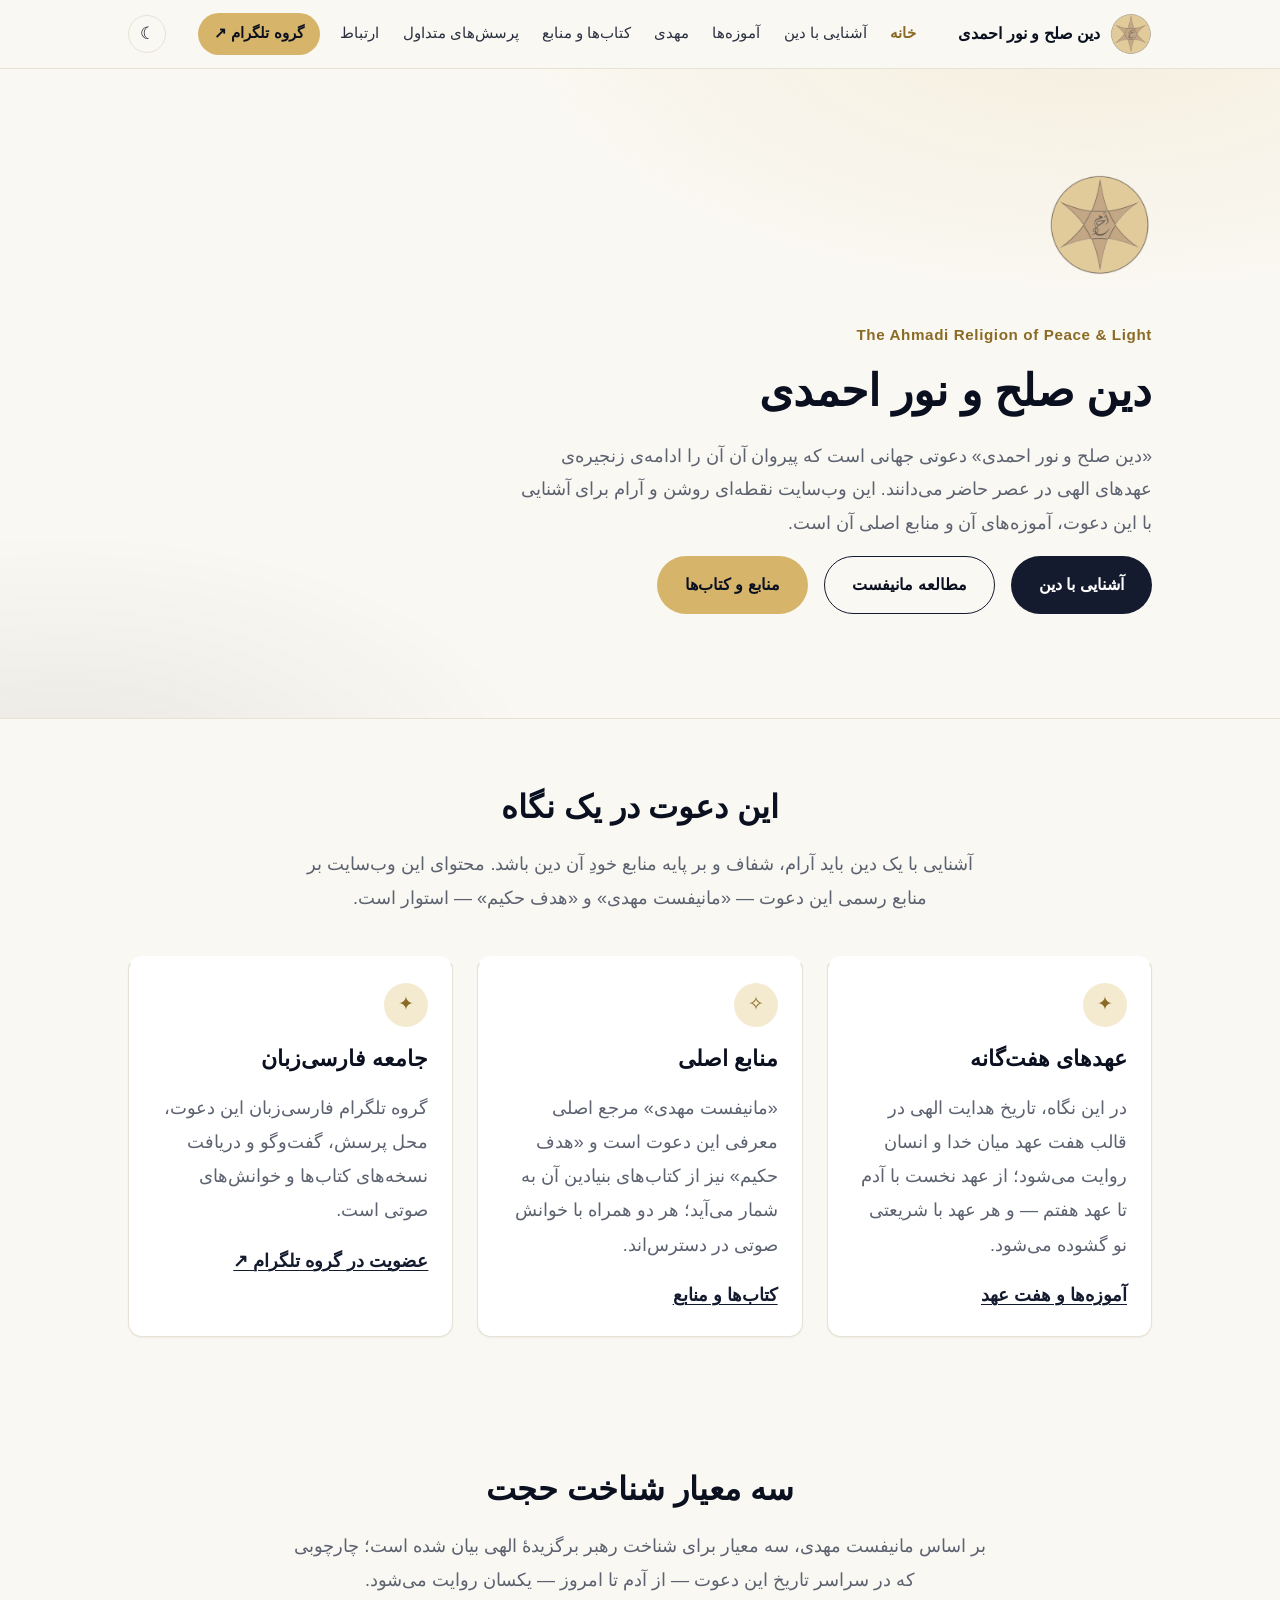
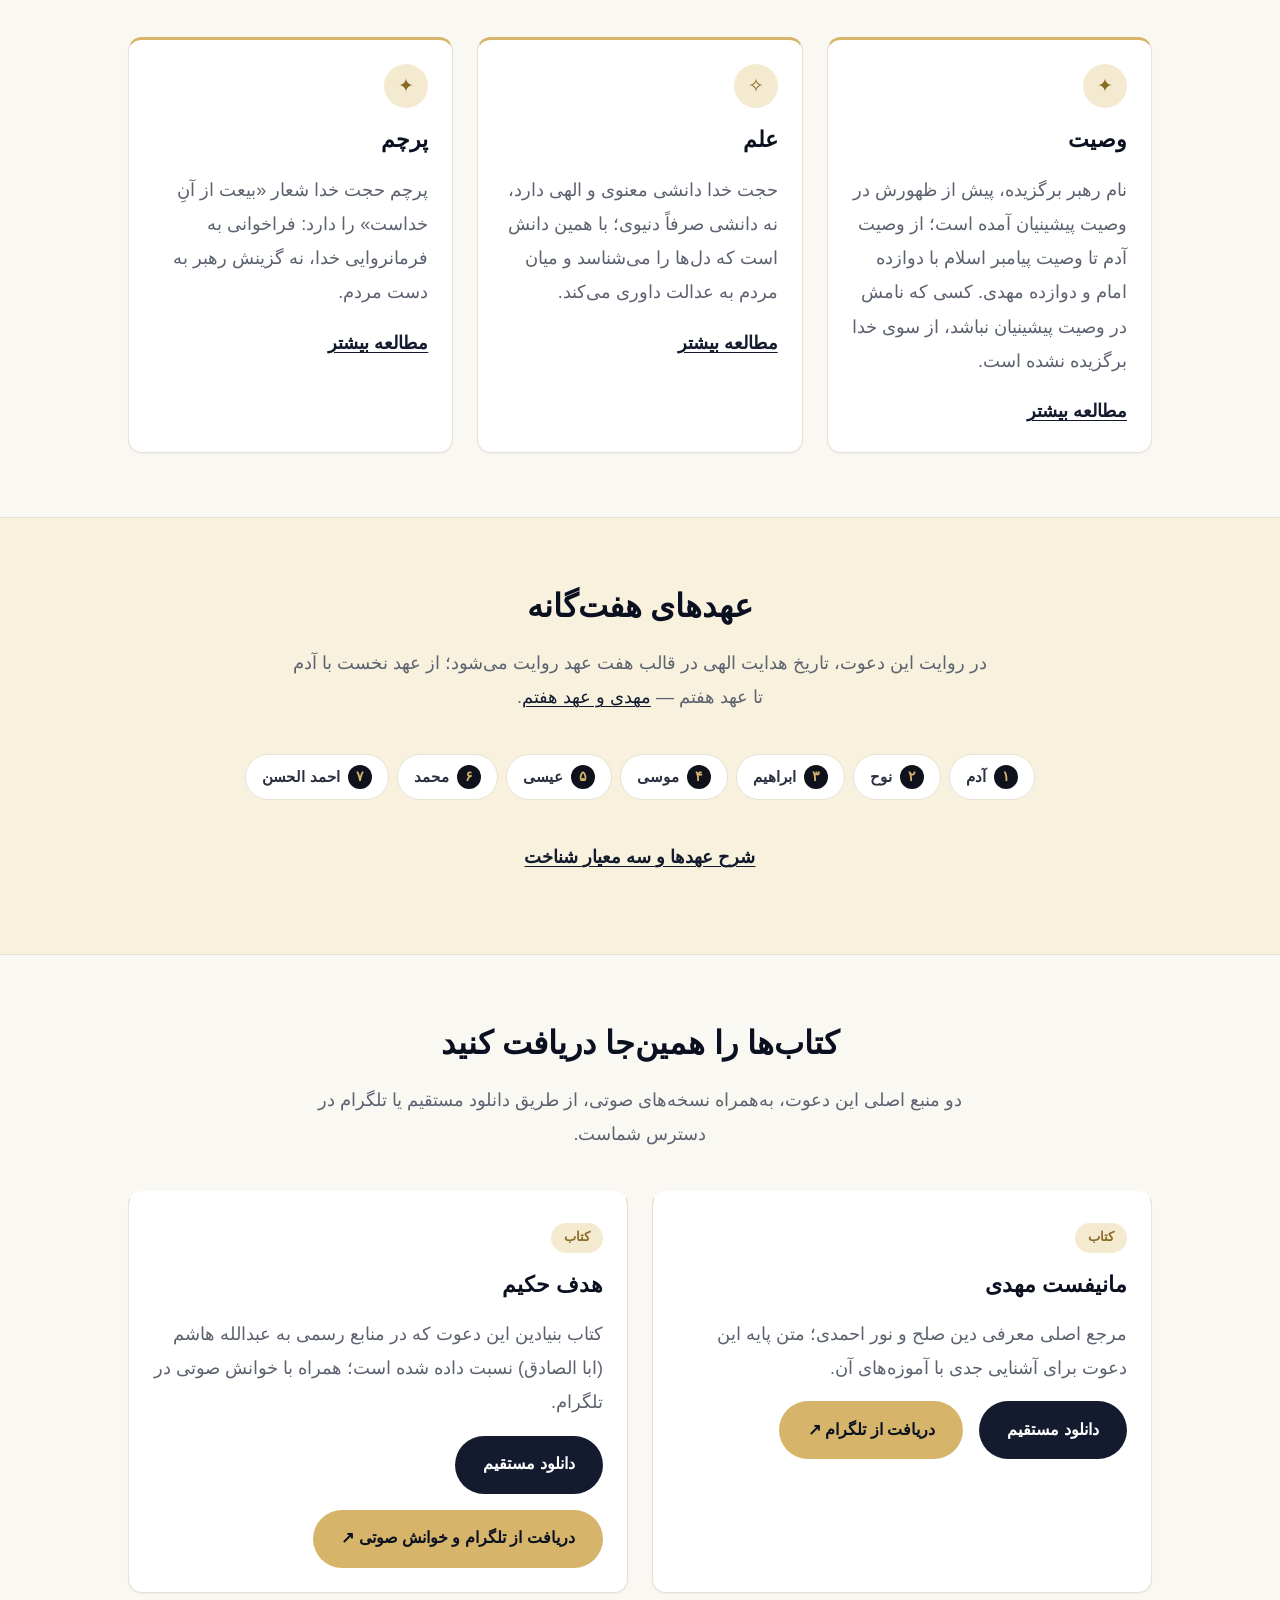
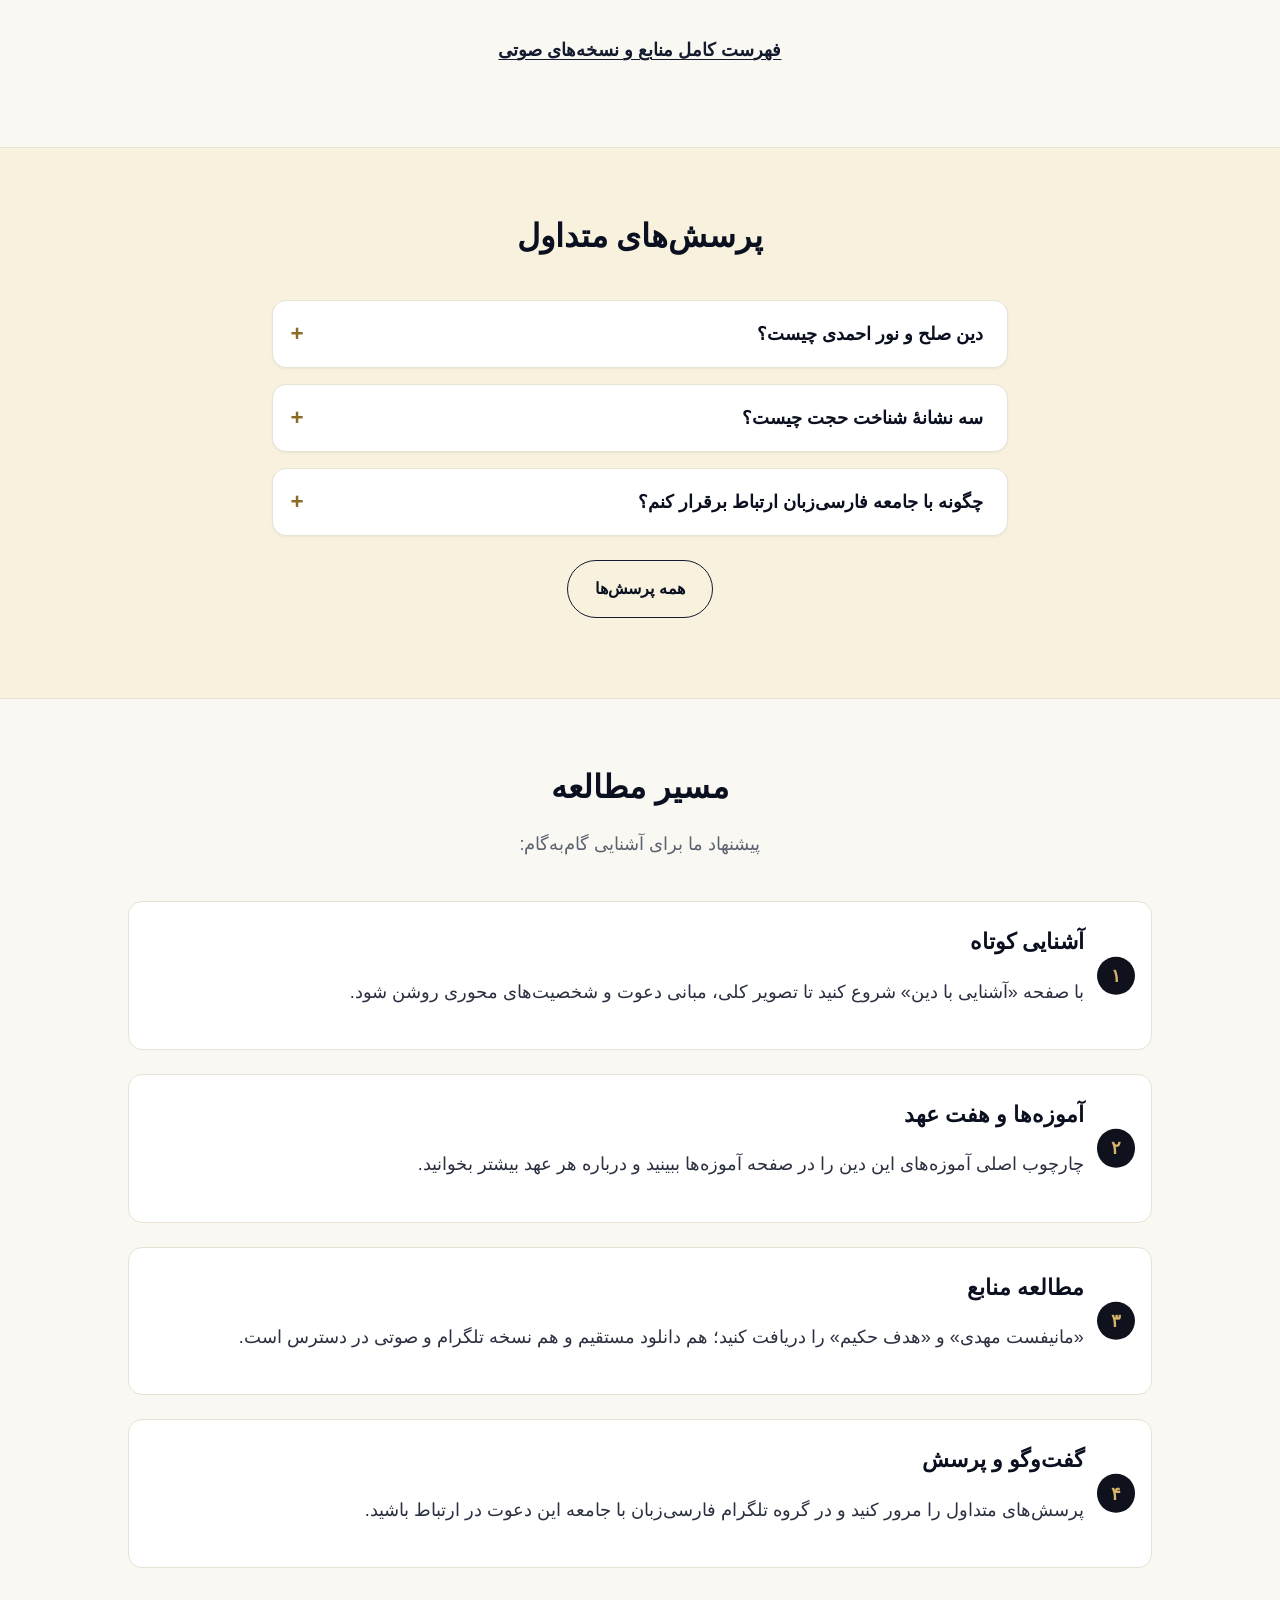
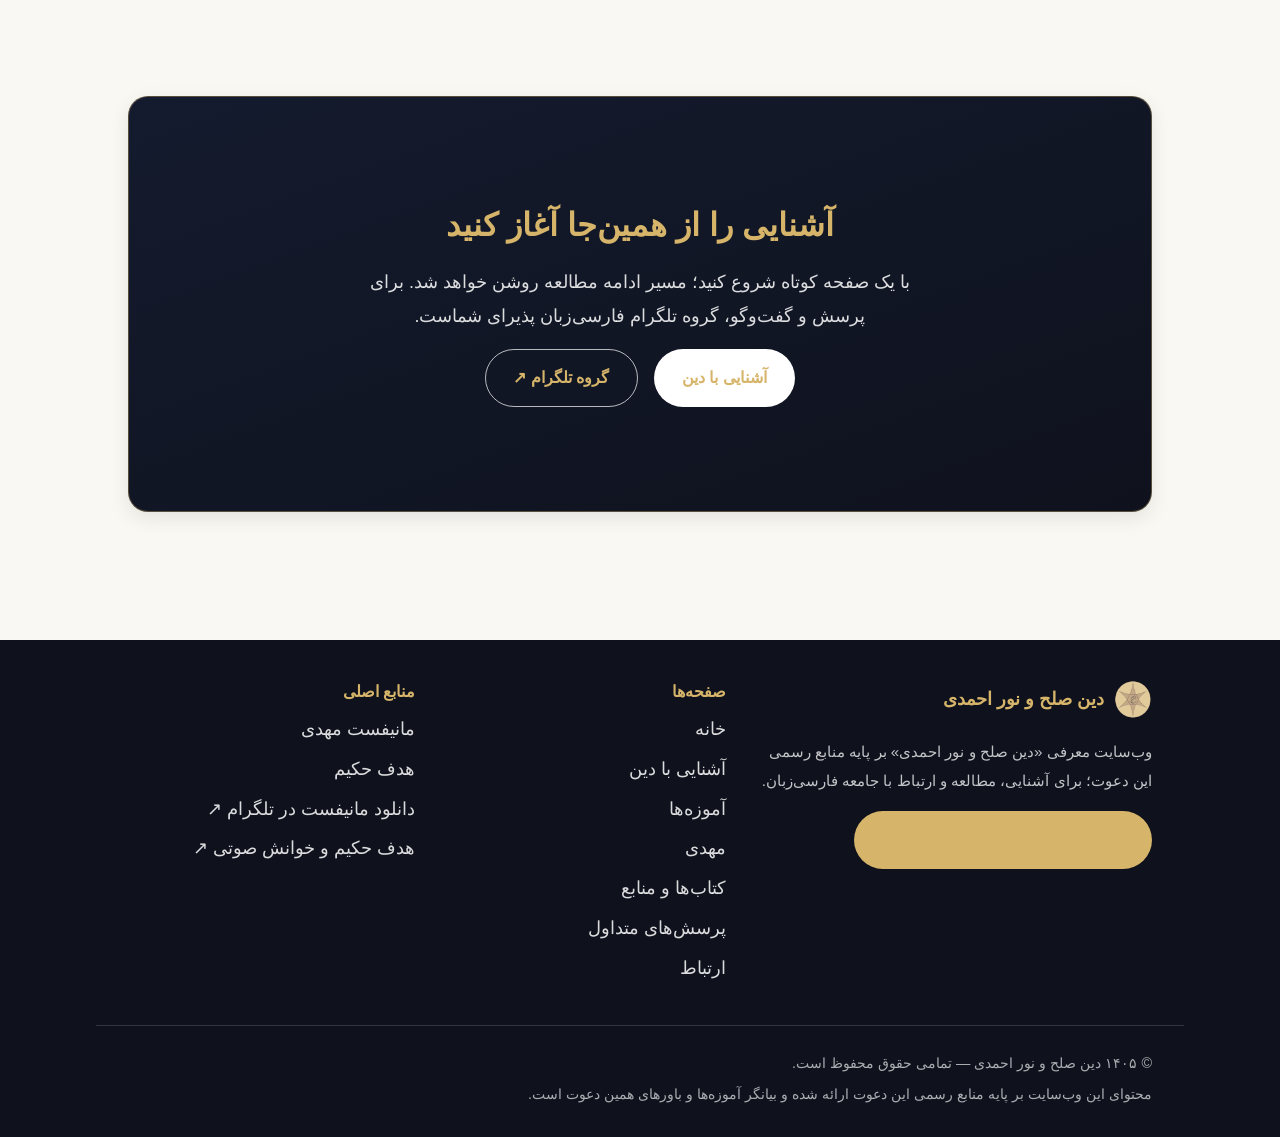
==== commit 80f7e03c: "Refine Persian website content" ====
--- a/index.html
+++ b/index.html
@@ -103,22 +103,21 @@
         <div class="section-head">
           <h2 id="intro-title">این دعوت در یک نگاه</h2>
           <p>
-            آشنایی با یک دین باید آرام، شفاف و بر پایه منابع خودِ آن دین باشد. محتوای این وب‌سایت بر منابع
-            رسمی این دعوت — «مانیفست مهدی» و «هدف حکیم» — استوار است و در مواردی که منابع توضیحی نمی‌دهند،
-            چیزی به آن‌ها افزوده نمی‌شود.
+            آشنایی با یک دین باید آرام، شفاف و بر پایه منابع خودِ آن دین باشد. محتوای این وب‌سایت بر
+            منابع رسمی این دعوت — «مانیفست مهدی» و «هدف حکیم» — استوار است.
           </p>
         </div>
         <div class="card-grid card-grid--3">
           <article class="card" data-reveal>
             <span class="card__icon" aria-hidden="true">✦</span>
             <h3>عهدهای هفت‌گانه</h3>
-            <p>بر اساس آموزه‌های این دین، تاریخ هدایت الهی در قالب هفت عهد میان خدا و انسان روایت می‌شود؛ از آدم تا عهد هفتم.</p>
+            <p>در این نگاه، تاریخ هدایت الهی در قالب هفت عهد میان خدا و انسان روایت می‌شود؛ از عهد نخست با آدم تا عهد هفتم — و هر عهد با شریعتی نو گشوده می‌شود.</p>
             <a class="card__link" href="teachings.html">آموزه‌ها و هفت عهد</a>
           </article>
           <article class="card" data-reveal>
             <span class="card__icon" aria-hidden="true">✧</span>
             <h3>منابع اصلی</h3>
-            <p>«مانیفست مهدی» مرجع اصلی معرفی این دعوت است و «هدف حکیم» نیز از کتاب‌های بنیادین آن به شمار می‌آید.</p>
+            <p>«مانیفست مهدی» مرجع اصلی معرفی این دعوت است و «هدف حکیم» نیز از کتاب‌های بنیادین آن به شمار می‌آید؛ هر دو همراه با خوانش صوتی در دسترس‌اند.</p>
             <a class="card__link" href="resources.html">کتاب‌ها و منابع</a>
           </article>
           <article class="card" data-reveal>
@@ -145,19 +144,19 @@
           <article class="card card--gold" data-reveal>
             <span class="card__icon" aria-hidden="true">✦</span>
             <h3>وصیت</h3>
-            <p>نام رهبر برگزیده، پیش از ظهورش در وصیت پیشینیان آمده است؛ از وصیت آدم تا وصیت پیامبر اسلام با دوازده امام و دوازده مهدی.</p>
+            <p>نام رهبر برگزیده، پیش از ظهورش در وصیت پیشینیان آمده است؛ از وصیت آدم تا وصیت پیامبر اسلام با دوازده امام و دوازده مهدی. کسی که نامش در وصیت پیشینیان نباشد، از سوی خدا برگزیده نشده است.</p>
             <a class="card__link" href="teachings.html#criteria">مطالعه بیشتر</a>
           </article>
           <article class="card card--gold" data-reveal>
             <span class="card__icon" aria-hidden="true">✧</span>
             <h3>علم</h3>
-            <p>در این منبع، حجت خدا دانشی معنوی و الهی دارد، نه دانشی صرفاً دنیوی؛ دانشی که او را برای داوری عادلانه میان مردم یاری می‌کند.</p>
+            <p>حجت خدا دانشی معنوی و الهی دارد، نه دانشی صرفاً دنیوی؛ با همین دانش است که دل‌ها را می‌شناسد و میان مردم به عدالت داوری می‌کند.</p>
             <a class="card__link" href="teachings.html#criteria">مطالعه بیشتر</a>
           </article>
           <article class="card card--gold" data-reveal>
             <span class="card__icon" aria-hidden="true">✦</span>
             <h3>پرچم</h3>
-            <p>پرچم حجت خدا شعار «بیعت از آنِ خداست» را دارد: فراخوان به فرمانروایی خدا، نه گزینش رهبر به دست مردم.</p>
+            <p>پرچم حجت خدا شعار «بیعت از آنِ خداست» را دارد: فراخوانی به فرمانروایی خدا، نه گزینش رهبر به دست مردم.</p>
             <a class="card__link" href="teachings.html#criteria">مطالعه بیشتر</a>
           </article>
         </div>
@@ -231,15 +230,15 @@
         <div class="faq-list" data-accordion>
           <details>
             <summary>دین صلح و نور احمدی چیست؟</summary>
-            <p>دعوتی جهانی است که پیروان آن آن را ادامه‌ی زنجیره‌ی عهدهای الهی در عصر حاضر می‌دانند؛ معرفی آن در این وب‌سایت بر پایه منابع رسمی خودِ این دعوت است.</p>
+            <p>دعوتی جهانی است که پیروان آن آن را ادامه‌ی زنجیره‌ی عهدهای الهی در عصر حاضر می‌دانند؛ معرفی آن در این وب‌سایت بر پایه منابع رسمی خودِ این دعوت — «مانیفست مهدی» و «هدف حکیم» — است.</p>
           </details>
           <details>
-            <summary>سه معیار شناخت حجت چیست؟</summary>
-            <p>در مانیفست مهدی، سه معیار برای شناخت رهبر برگزیدهٔ الهی بیان شده است: «وصیت»، «علم» و «پرچم».</p>
+            <summary>سه نشانهٔ شناخت حجت چیست؟</summary>
+            <p>اگر خداوند رهبر را برمی‌گزیند، مردم از کجا او را بشناسند؟ در این نگاه، سه نشانه در کنار یکدیگر قرار می‌گیرند: «وصیت» — نام او در وصیت پیشینیان آمده است — «علم» — دانشی معنوی و از سوی خدا — و «پرچم» — شعار «بیعت از آنِ خداست».</p>
           </details>
           <details>
             <summary>چگونه با جامعه فارسی‌زبان ارتباط برقرار کنم؟</summary>
-            <p>از طریق <a href="https://t.me/theahmadireligionfarsi" target="_blank" rel="noopener" aria-label="گروه تلگرام دین صلح و نور احمدی — باز شدن در تلگرام">گروه تلگرام دین صلح و نور احمدی</a> می‌توانید پرسش کنید و در گفت‌وگوها شرکت کنید.</p>
+            <p>از طریق <a href="https://t.me/theahmadireligionfarsi" target="_blank" rel="noopener" aria-label="گروه تلگرام دین صلح و نور احمدی — باز شدن در تلگرام">گروه تلگرام دین صلح و نور احمدی</a> می‌توانید پرسش کنید، کتاب‌ها و خوانش‌های صوتی را دریافت کنید و در گفت‌وگوها شرکت کنید.</p>
           </details>
         </div>
         <p class="text-center" style="margin-top: var(--space-4);">
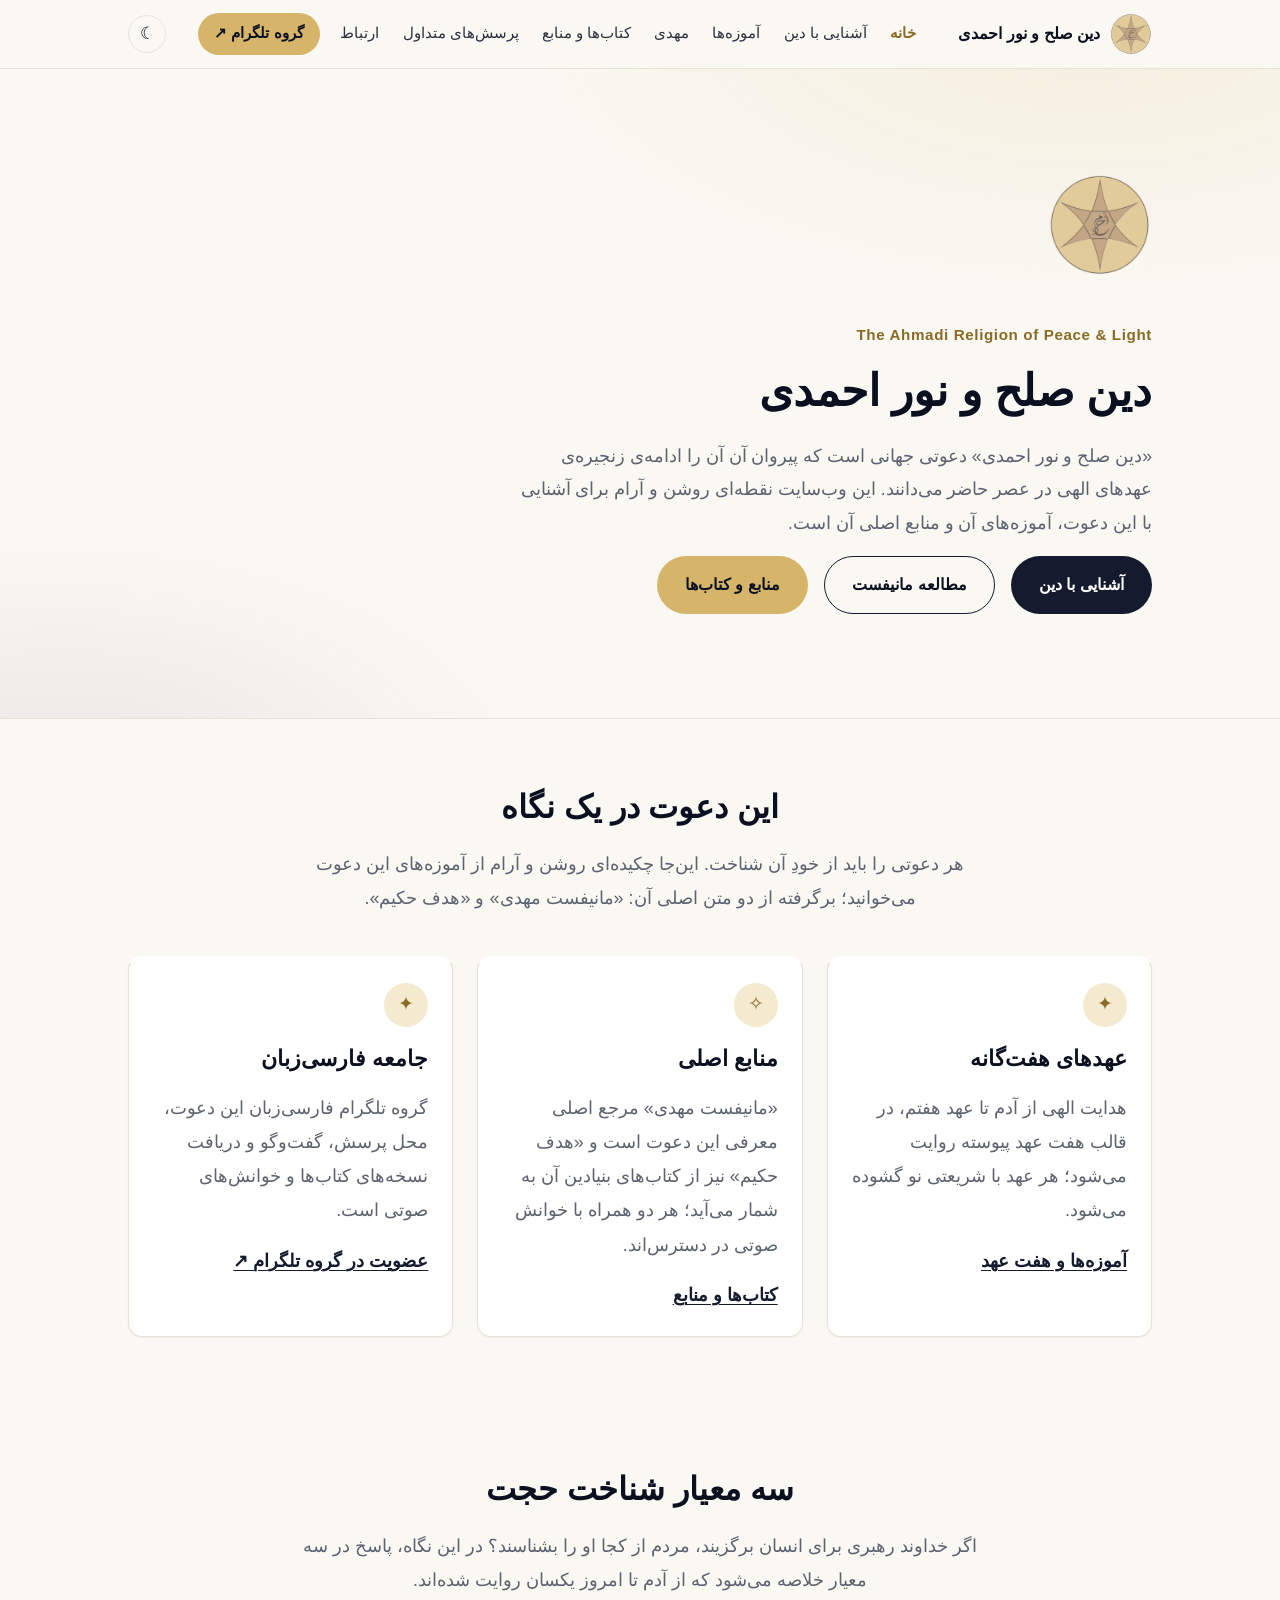
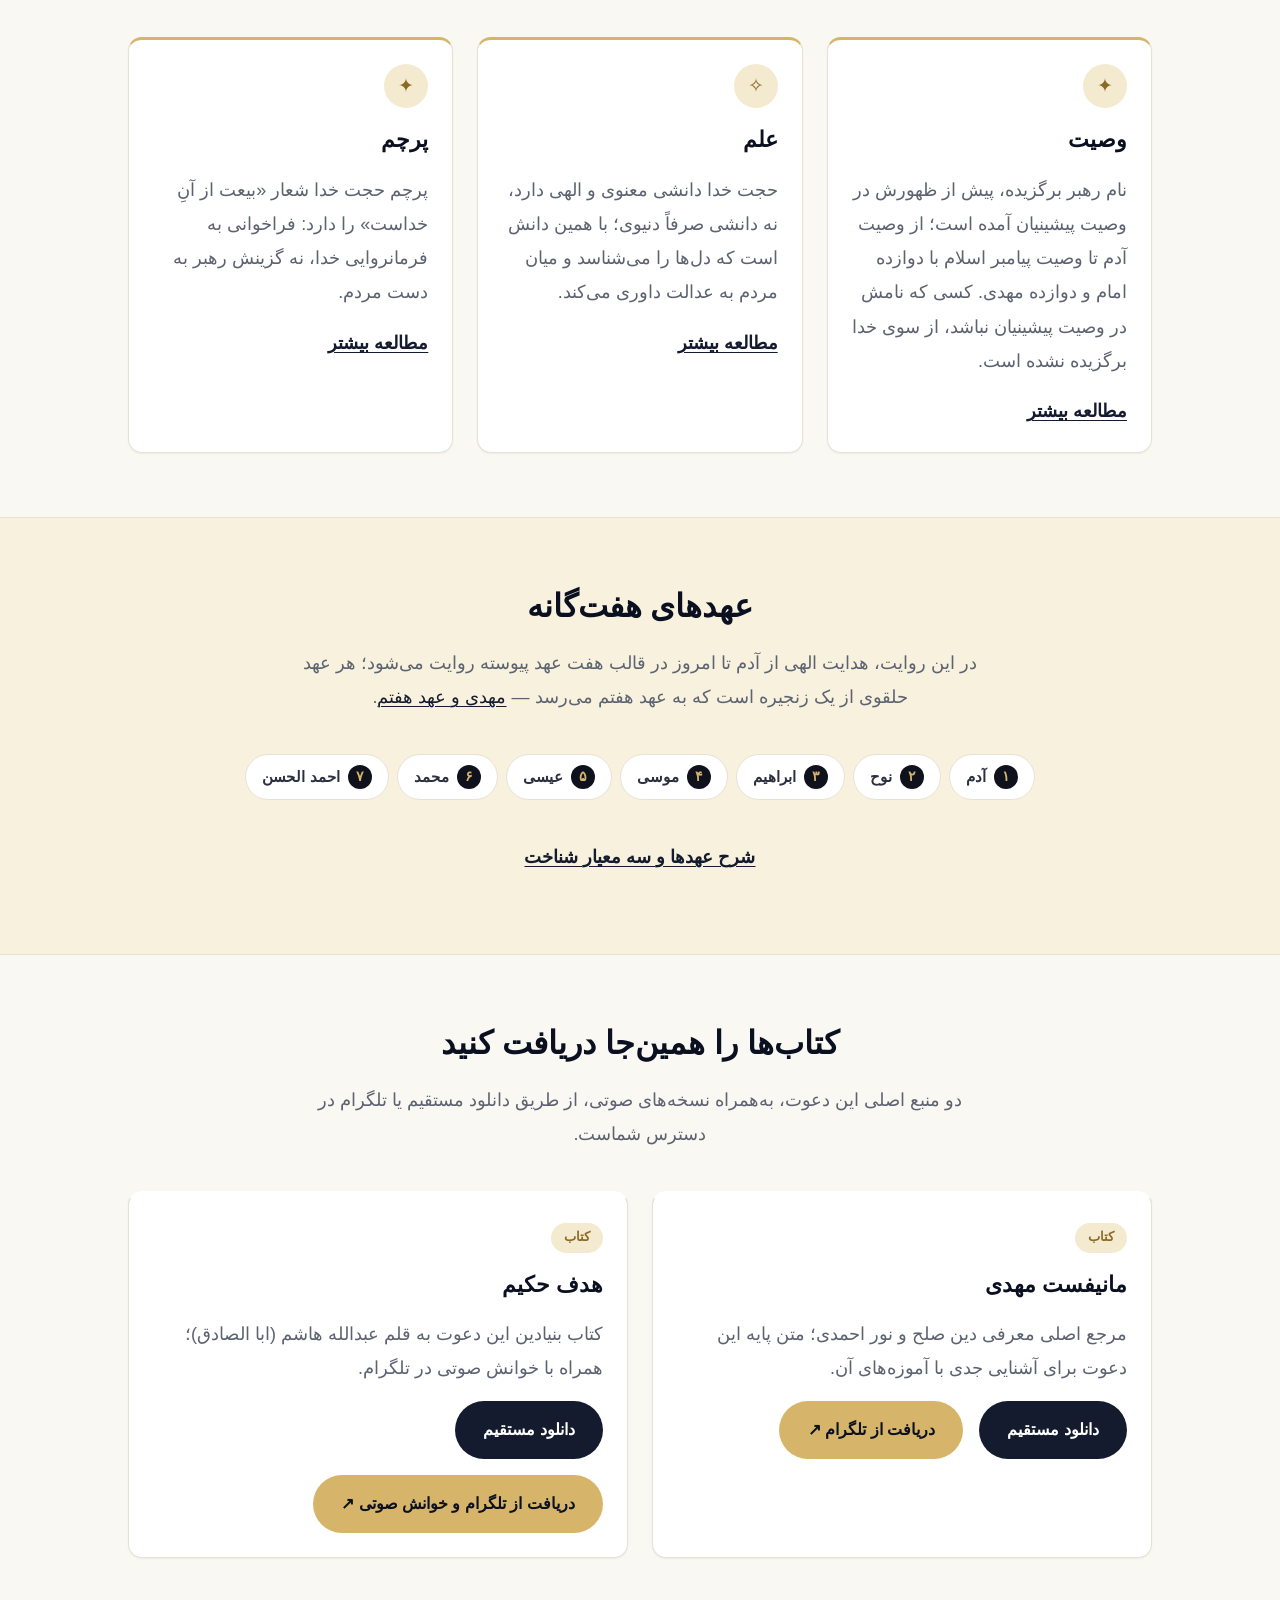
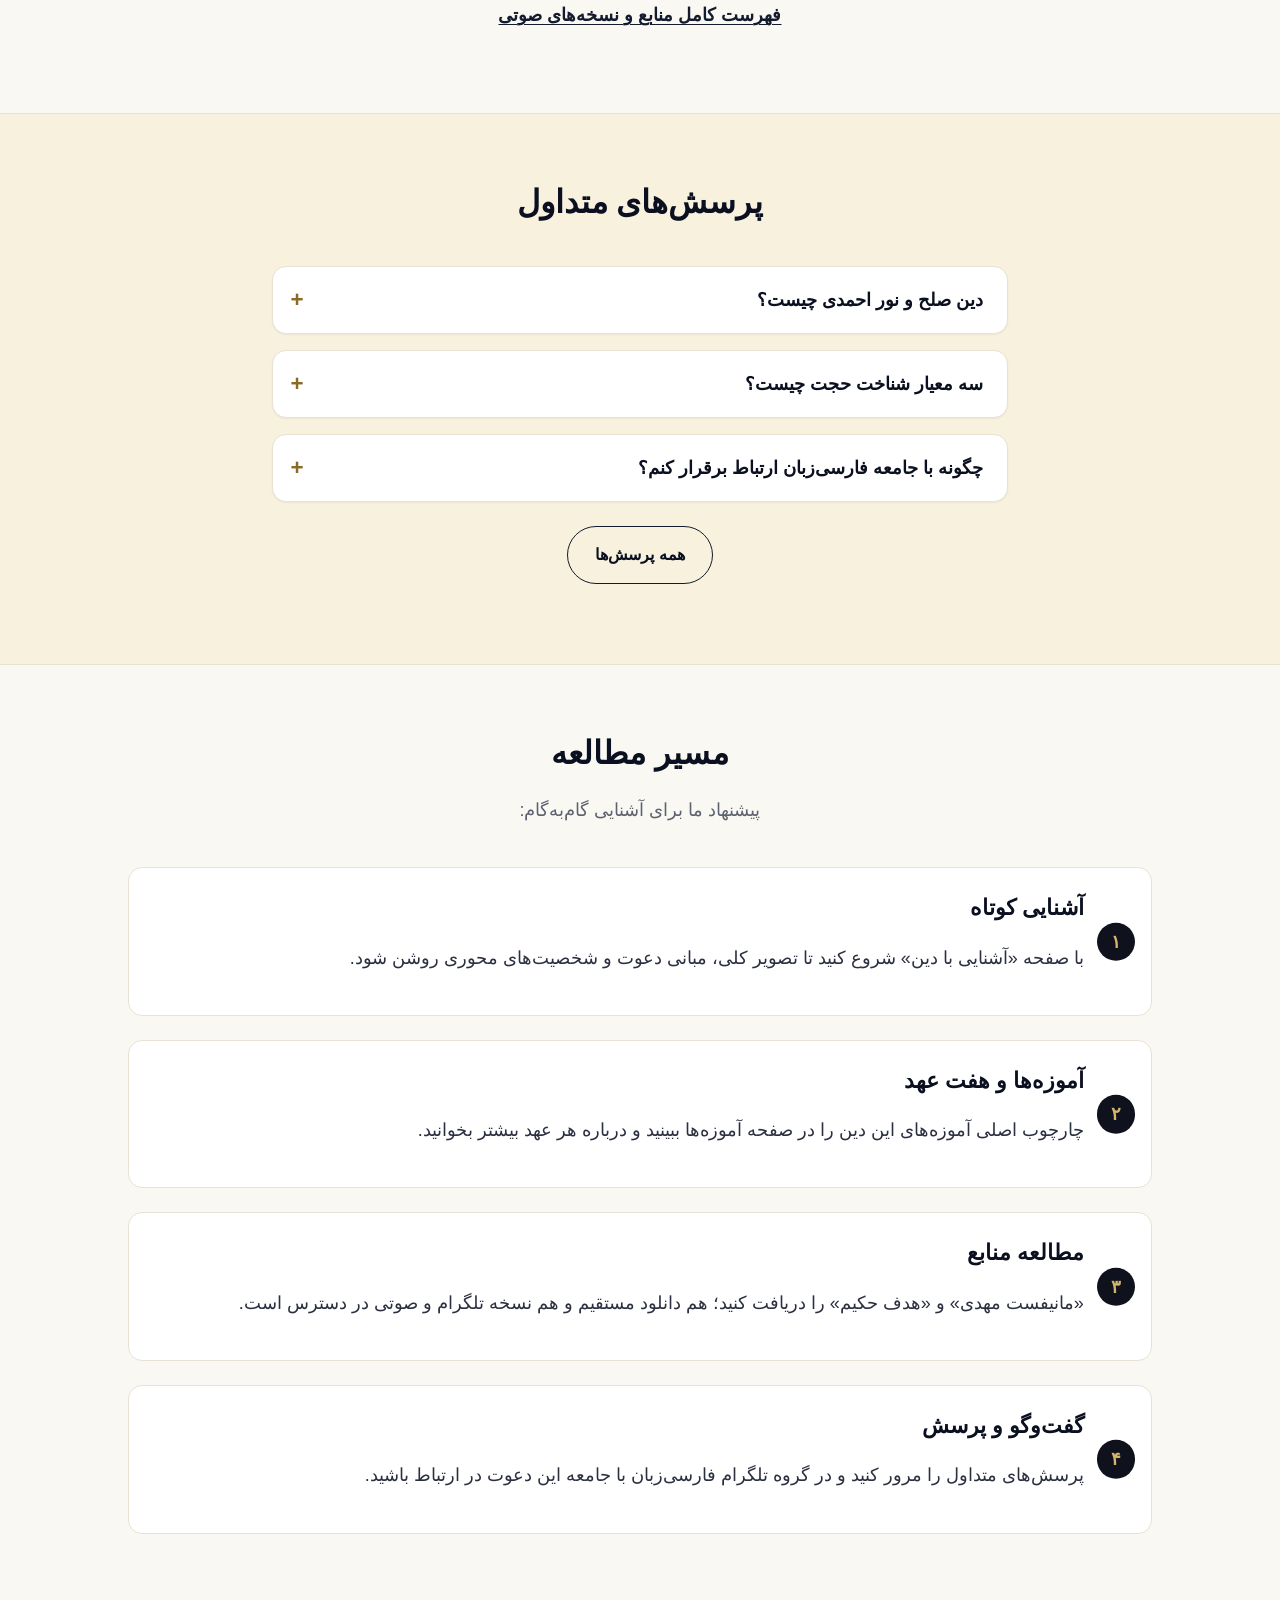
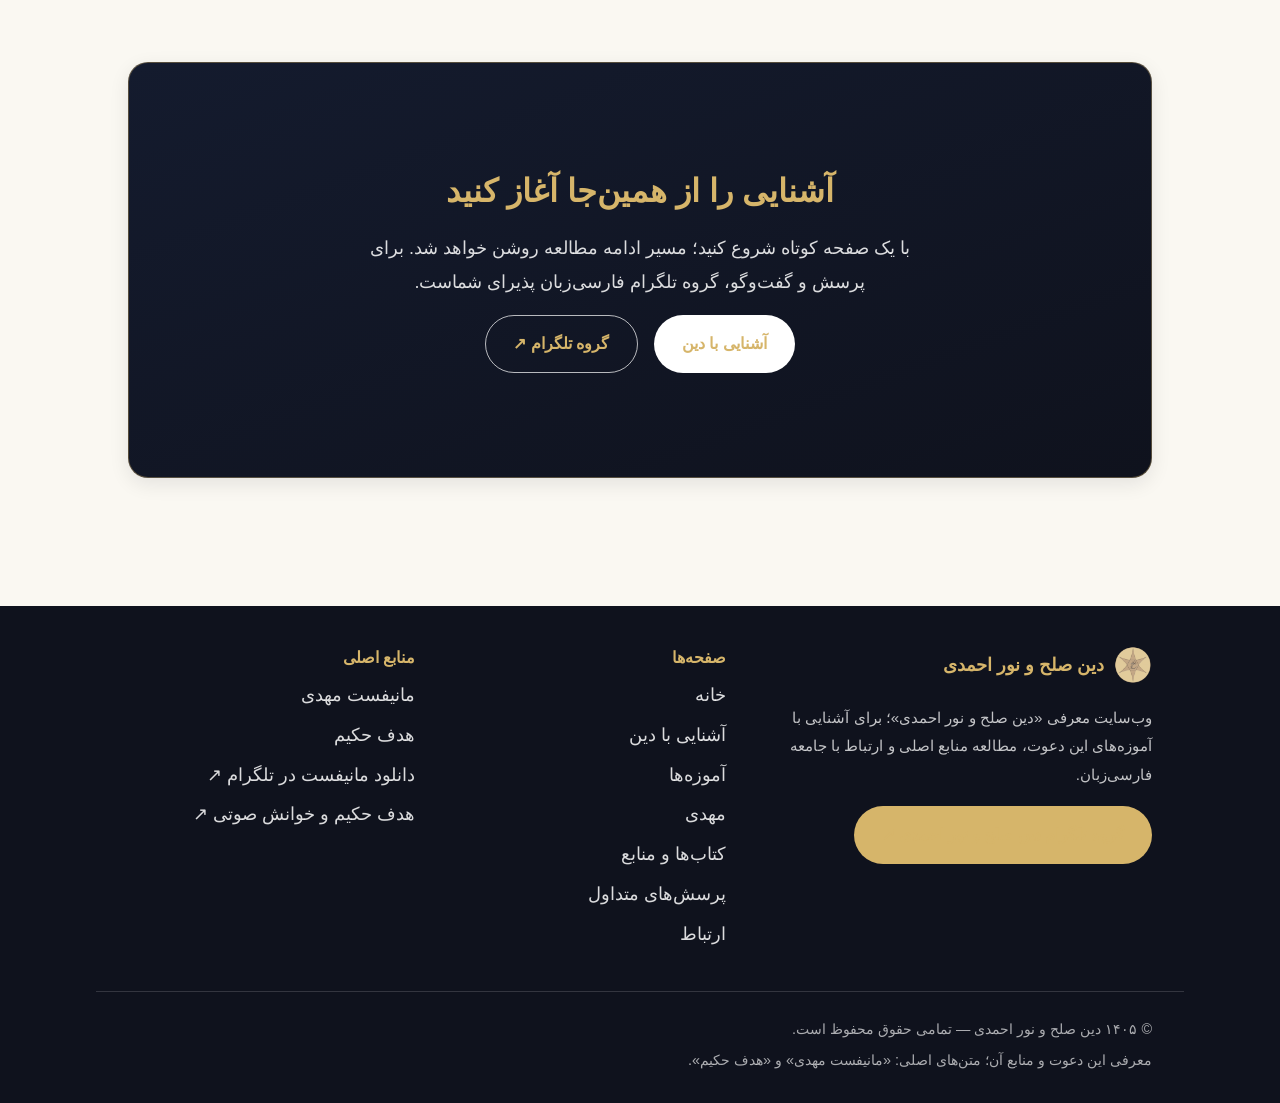
==== commit b48e09bf: "Refine Persian website content" ====
--- a/index.html
+++ b/index.html
@@ -103,15 +103,15 @@
         <div class="section-head">
           <h2 id="intro-title">این دعوت در یک نگاه</h2>
           <p>
-            آشنایی با یک دین باید آرام، شفاف و بر پایه منابع خودِ آن دین باشد. محتوای این وب‌سایت بر
-            منابع رسمی این دعوت — «مانیفست مهدی» و «هدف حکیم» — استوار است.
+            هر دعوتی را باید از خودِ آن شناخت. این‌جا چکیده‌ای روشن و آرام از آموزه‌های این دعوت می‌خوانید؛
+            برگرفته از دو متن اصلی آن: «مانیفست مهدی» و «هدف حکیم».
           </p>
         </div>
         <div class="card-grid card-grid--3">
           <article class="card" data-reveal>
             <span class="card__icon" aria-hidden="true">✦</span>
             <h3>عهدهای هفت‌گانه</h3>
-            <p>در این نگاه، تاریخ هدایت الهی در قالب هفت عهد میان خدا و انسان روایت می‌شود؛ از عهد نخست با آدم تا عهد هفتم — و هر عهد با شریعتی نو گشوده می‌شود.</p>
+            <p>هدایت الهی از آدم تا عهد هفتم، در قالب هفت عهد پیوسته روایت می‌شود؛ هر عهد با شریعتی نو گشوده می‌شود.</p>
             <a class="card__link" href="teachings.html">آموزه‌ها و هفت عهد</a>
           </article>
           <article class="card" data-reveal>
@@ -136,8 +136,8 @@
         <div class="section-head">
           <h2 id="criteria-title">سه معیار شناخت حجت</h2>
           <p>
-            بر اساس مانیفست مهدی، سه معیار برای شناخت رهبر برگزیدهٔ الهی بیان شده است؛
-            چارچوبی که در سراسر تاریخ این دعوت — از آدم تا امروز — یکسان روایت می‌شود.
+            اگر خداوند رهبری برای انسان برگزیند، مردم از کجا او را بشناسند؟ در این نگاه، پاسخ در سه معیار
+            خلاصه می‌شود که از آدم تا امروز یکسان روایت شده‌اند.
           </p>
         </div>
         <div class="card-grid card-grid--3">
@@ -169,8 +169,8 @@
         <div class="section-head">
           <h2 id="covenants-title">عهدهای هفت‌گانه</h2>
           <p>
-            در روایت این دعوت، تاریخ هدایت الهی در قالب هفت عهد روایت می‌شود؛ از عهد نخست با آدم تا
-            عهد هفتم — <a href="mahdi.html">مهدی و عهد هفتم</a>.
+            در این روایت، هدایت الهی از آدم تا امروز در قالب هفت عهد پیوسته روایت می‌شود؛ هر عهد حلقوی از
+            یک زنجیره است که به عهد هفتم می‌رسد — <a href="mahdi.html">مهدی و عهد هفتم</a>.
           </p>
         </div>
         <ul class="covenant-strip">
@@ -208,7 +208,7 @@
           <article class="card resource-card" data-reveal>
             <span class="badge">کتاب</span>
             <h3>هدف حکیم</h3>
-            <p>کتاب بنیادین این دعوت که در منابع رسمی به عبدالله هاشم (ابا الصادق) نسبت داده شده است؛ همراه با خوانش صوتی در تلگرام.</p>
+            <p>کتاب بنیادین این دعوت به قلم عبدالله هاشم (ابا الصادق)؛ همراه با خوانش صوتی در تلگرام.</p>
             <div class="btn-row">
               <a class="btn btn--primary" href="https://theahmadireligion.org/download/42889/?tmstv=1765481076" target="_blank" rel="noopener" aria-label="دانلود مستقیم هدف حکیم — باز شدن در وب‌سایت رسمی">دانلود مستقیم</a>
               <a class="btn btn--gold" href="https://t.me/theahmadireligion_farsi_channel/7121?single" target="_blank" rel="noopener" aria-label="هدف حکیم — دانلود کتاب و خوانش صوتی در تلگرام">دریافت از تلگرام و خوانش صوتی ↗</a>
@@ -230,11 +230,11 @@
         <div class="faq-list" data-accordion>
           <details>
             <summary>دین صلح و نور احمدی چیست؟</summary>
-            <p>دعوتی جهانی است که پیروان آن آن را ادامه‌ی زنجیره‌ی عهدهای الهی در عصر حاضر می‌دانند؛ معرفی آن در این وب‌سایت بر پایه منابع رسمی خودِ این دعوت — «مانیفست مهدی» و «هدف حکیم» — است.</p>
+            <p>دعوتی جهانی است که پیروانش آن را ادامه‌ی زنجیره‌ی عهدهای الهی در عصر حاضر می‌دانند؛ آنچه در این‌جا می‌خوانید از دو متن اصلی این دعوت — «مانیفست مهدی» و «هدف حکیم» — برگرفته شده است.</p>
           </details>
           <details>
-            <summary>سه نشانهٔ شناخت حجت چیست؟</summary>
-            <p>اگر خداوند رهبر را برمی‌گزیند، مردم از کجا او را بشناسند؟ در این نگاه، سه نشانه در کنار یکدیگر قرار می‌گیرند: «وصیت» — نام او در وصیت پیشینیان آمده است — «علم» — دانشی معنوی و از سوی خدا — و «پرچم» — شعار «بیعت از آنِ خداست».</p>
+            <summary>سه معیار شناخت حجت چیست؟</summary>
+            <p>اگر خداوند رهبر را برمی‌گزیند، مردم از کجا او را بشناسند؟ در این نگاه، سه معیار در کنار یکدیگر قرار می‌گیرند: «وصیت» — نام او در وصیت پیشینیان آمده است — «علم» — دانشی معنوی و از سوی خدا — و «پرچم» — شعار «بیعت از آنِ خداست».</p>
           </details>
           <details>
             <summary>چگونه با جامعه فارسی‌زبان ارتباط برقرار کنم؟</summary>
@@ -298,7 +298,7 @@
           <span>دین صلح و نور احمدی</span>
         </a>
         <p class="site-footer__desc">
-          وب‌سایت معرفی «دین صلح و نور احمدی» بر پایه منابع رسمی این دعوت؛ برای آشنایی، مطالعه و ارتباط با جامعه فارسی‌زبان.
+          وب‌سایت معرفی «دین صلح و نور احمدی»؛ برای آشنایی با آموزه‌های این دعوت، مطالعه منابع اصلی و ارتباط با جامعه فارسی‌زبان.
         </p>
         <a class="btn btn--gold" href="https://t.me/theahmadireligionfarsi" target="_blank" rel="noopener" aria-label="گروه تلگرام دین صلح و نور احمدی — باز شدن در تلگرام">گروه تلگرام دین صلح و نور احمدی ↗</a>
       </div>
@@ -326,7 +326,7 @@
     </div>
     <div class="container site-footer__meta">
       <p>© <span id="footer-year">۱۴۰۵</span> دین صلح و نور احمدی — تمامی حقوق محفوظ است.</p>
-      <p>محتوای این وب‌سایت بر پایه منابع رسمی این دعوت ارائه شده و بیانگر آموزه‌ها و باورهای همین دعوت است.</p>
+      <p>معرفی این دعوت و منابع آن؛ متن‌های اصلی: «مانیفست مهدی» و «هدف حکیم».</p>
     </div>
   </footer>
 
--- a/assets/css/style.css
+++ b/assets/css/style.css
@@ -789,6 +789,10 @@
     grid-template-columns: repeat(2, 1fr);
   }
 
+  .card-grid--3 {
+    grid-template-columns: repeat(2, 1fr);
+  }
+
   .hero__inner {
     justify-items: start;
     text-align: start;
@@ -800,6 +804,13 @@
 
   .hero .btn-row {
     justify-content: flex-start;
+  }
+}
+
+/* Tablet: three-card grids step up to two columns */
+@media (min-width: 40em) and (max-width: 55.99em) {
+  .card-grid--3 > :last-child:nth-child(odd) {
+    grid-column: 1 / -1;
   }
 }
 
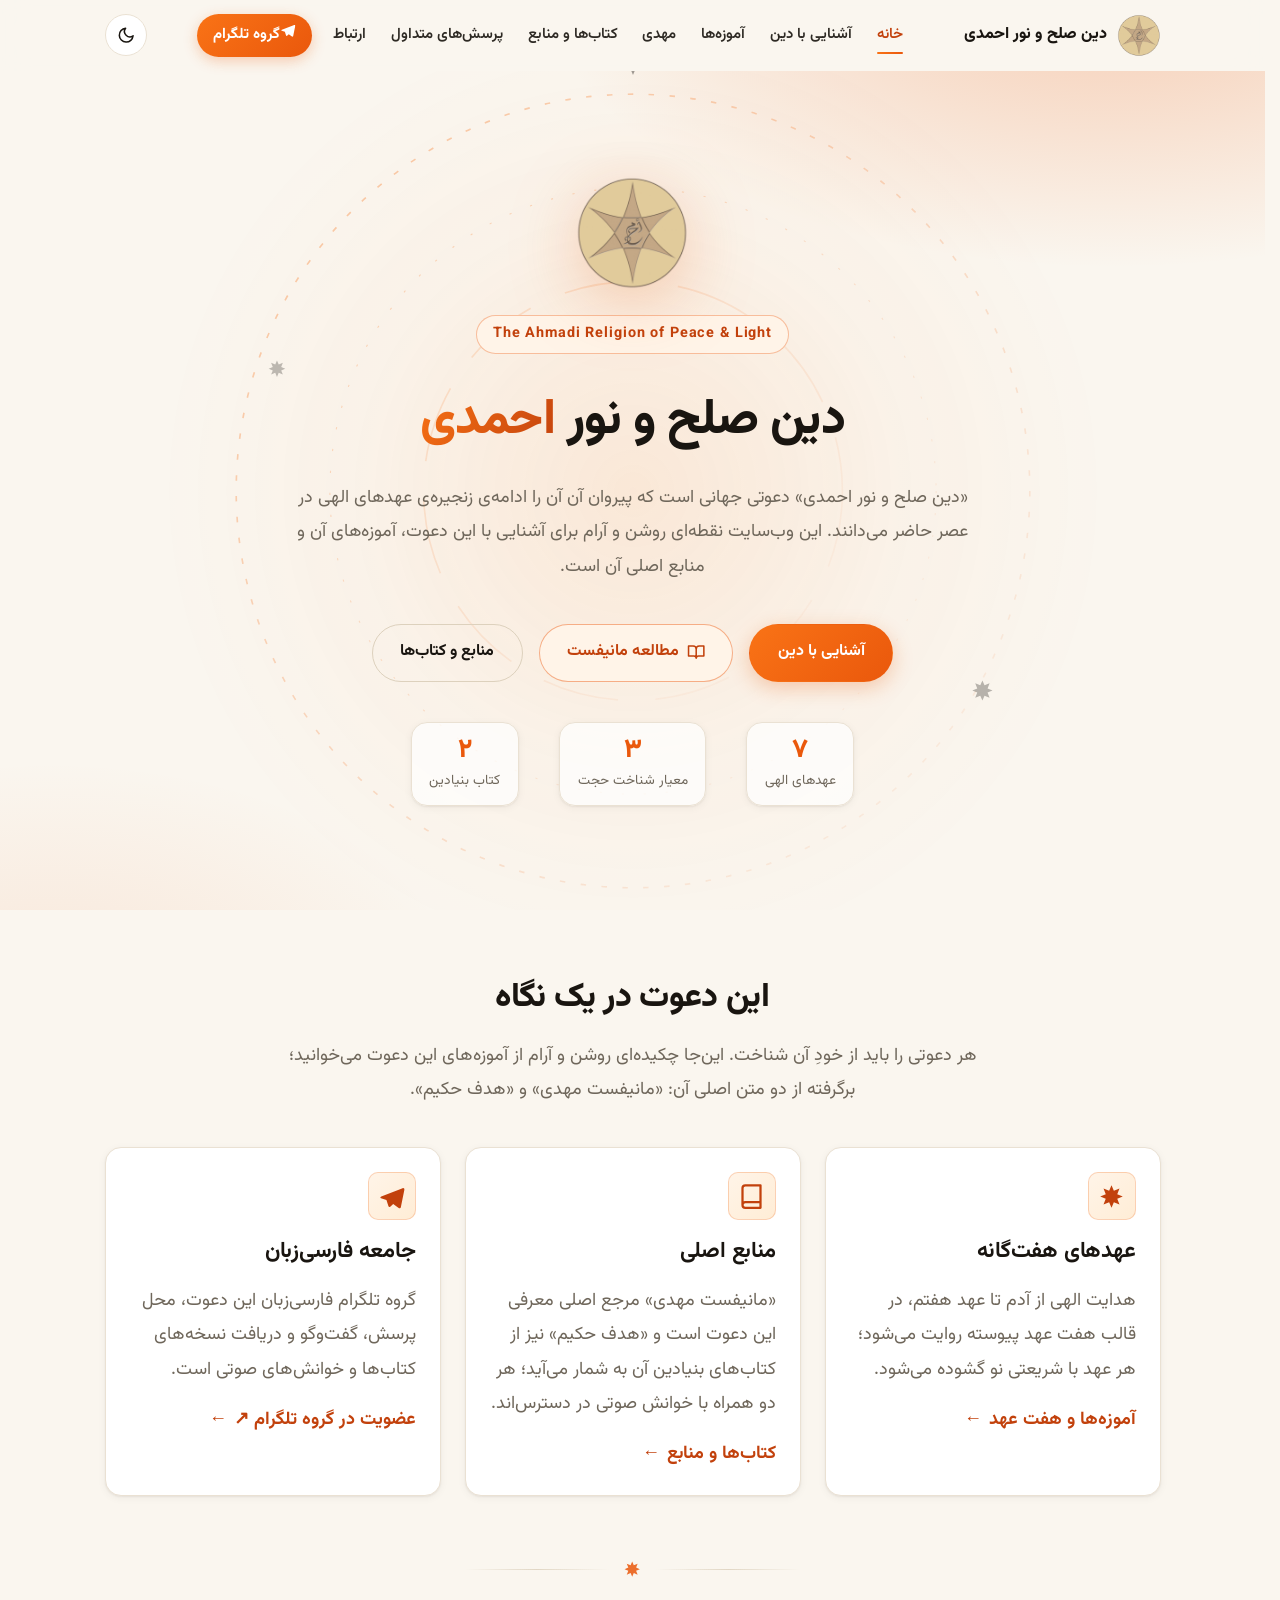
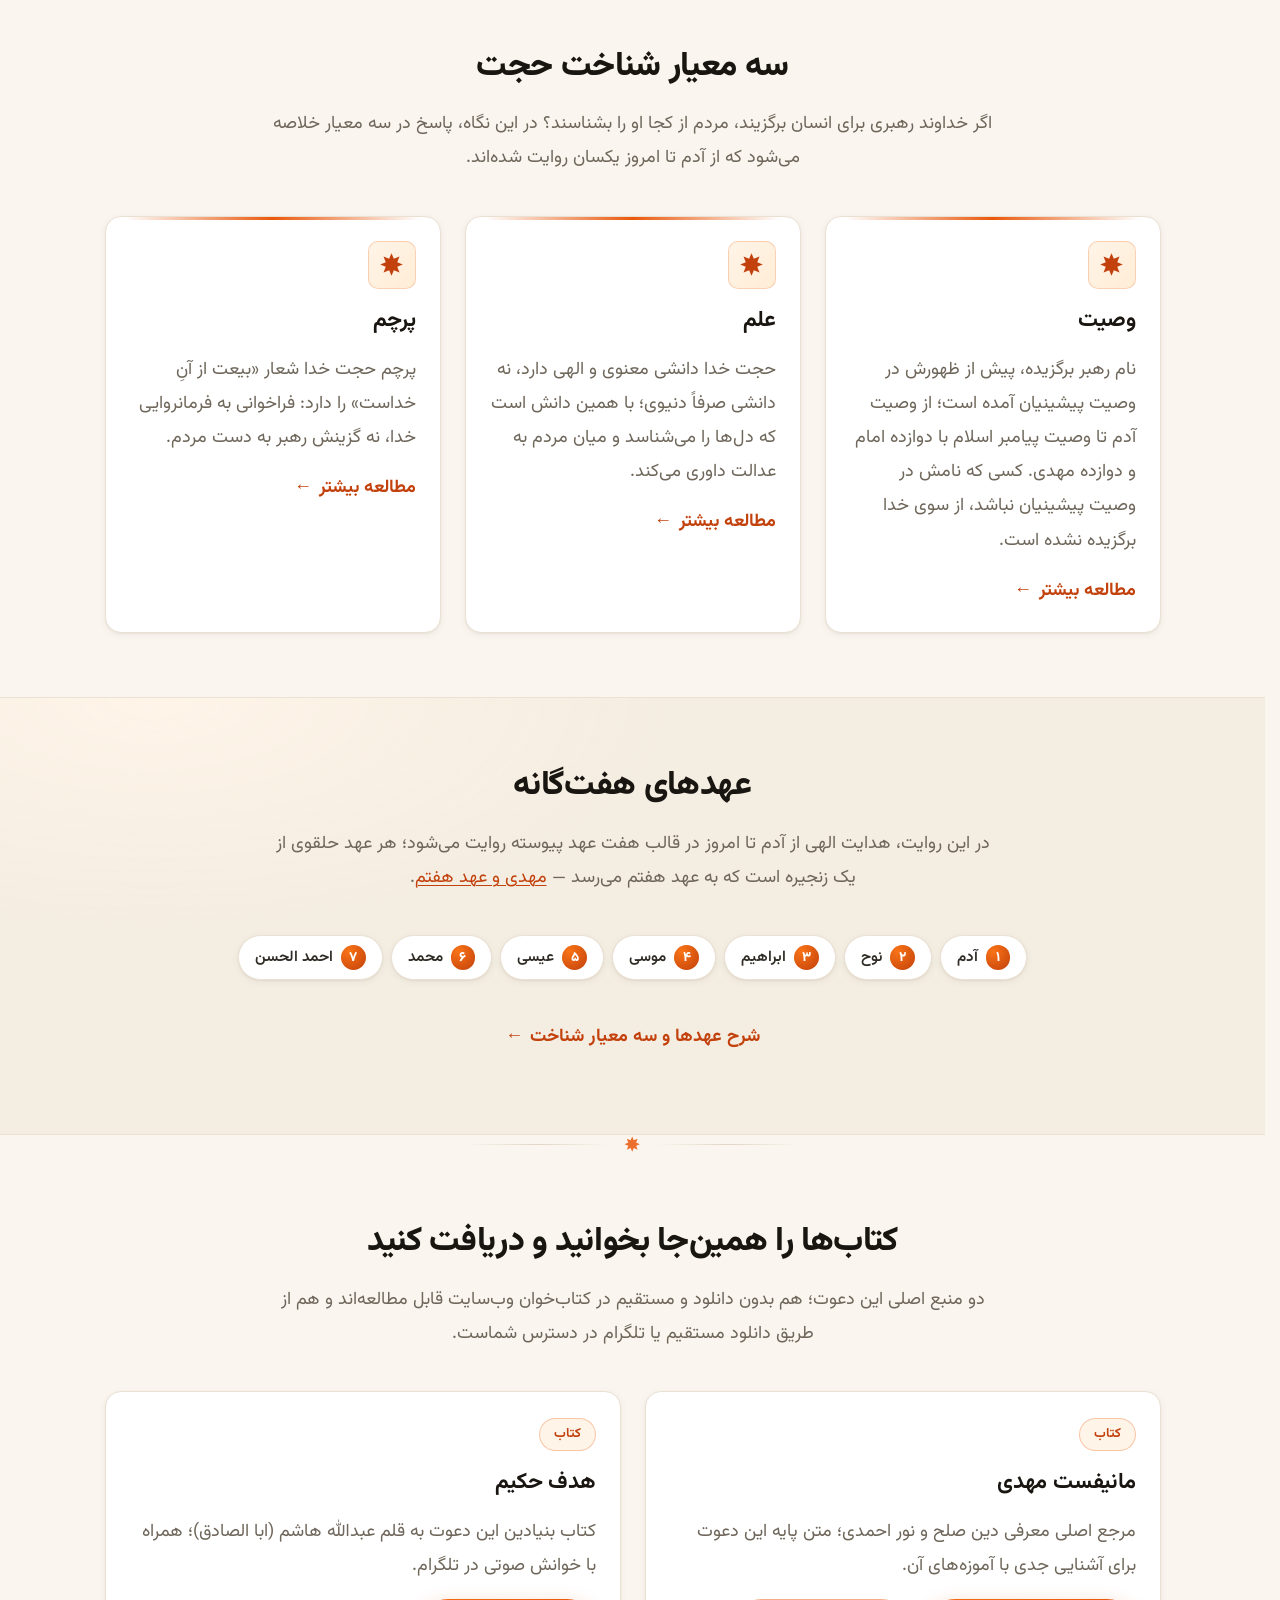
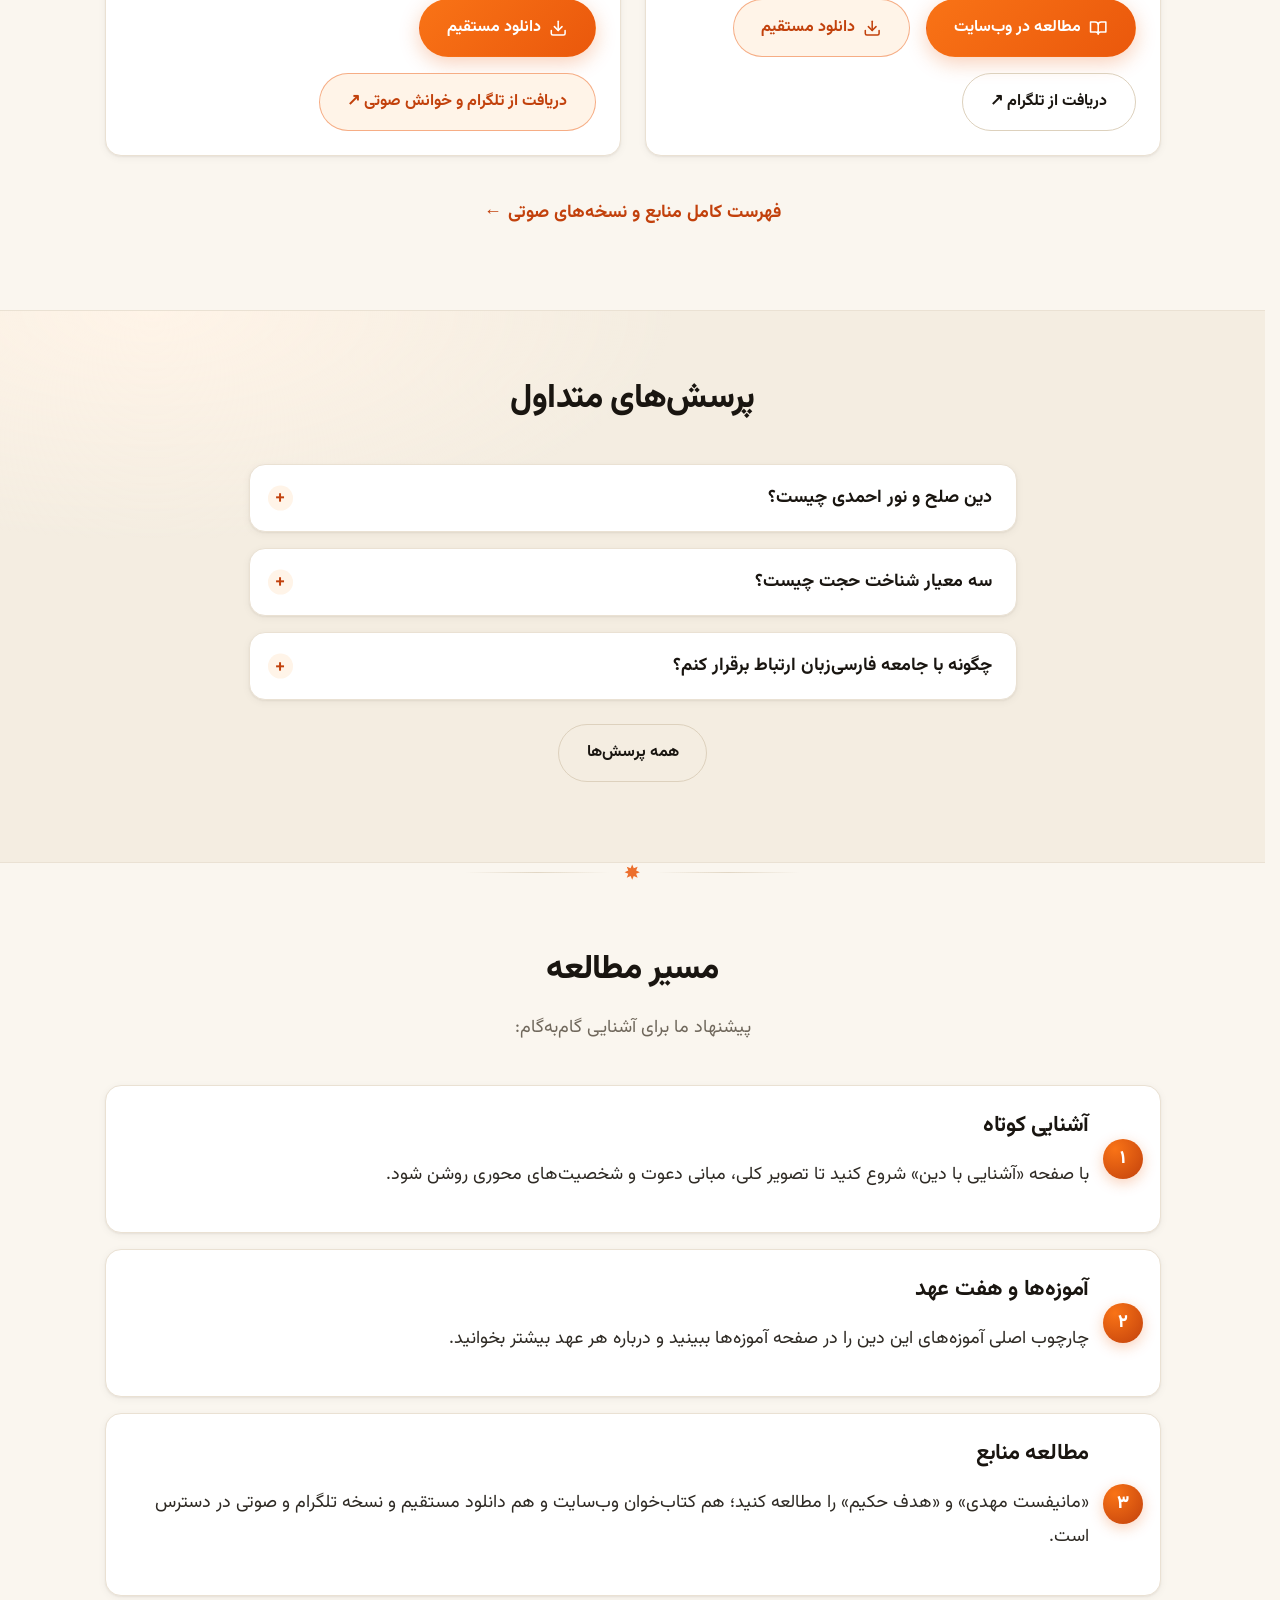
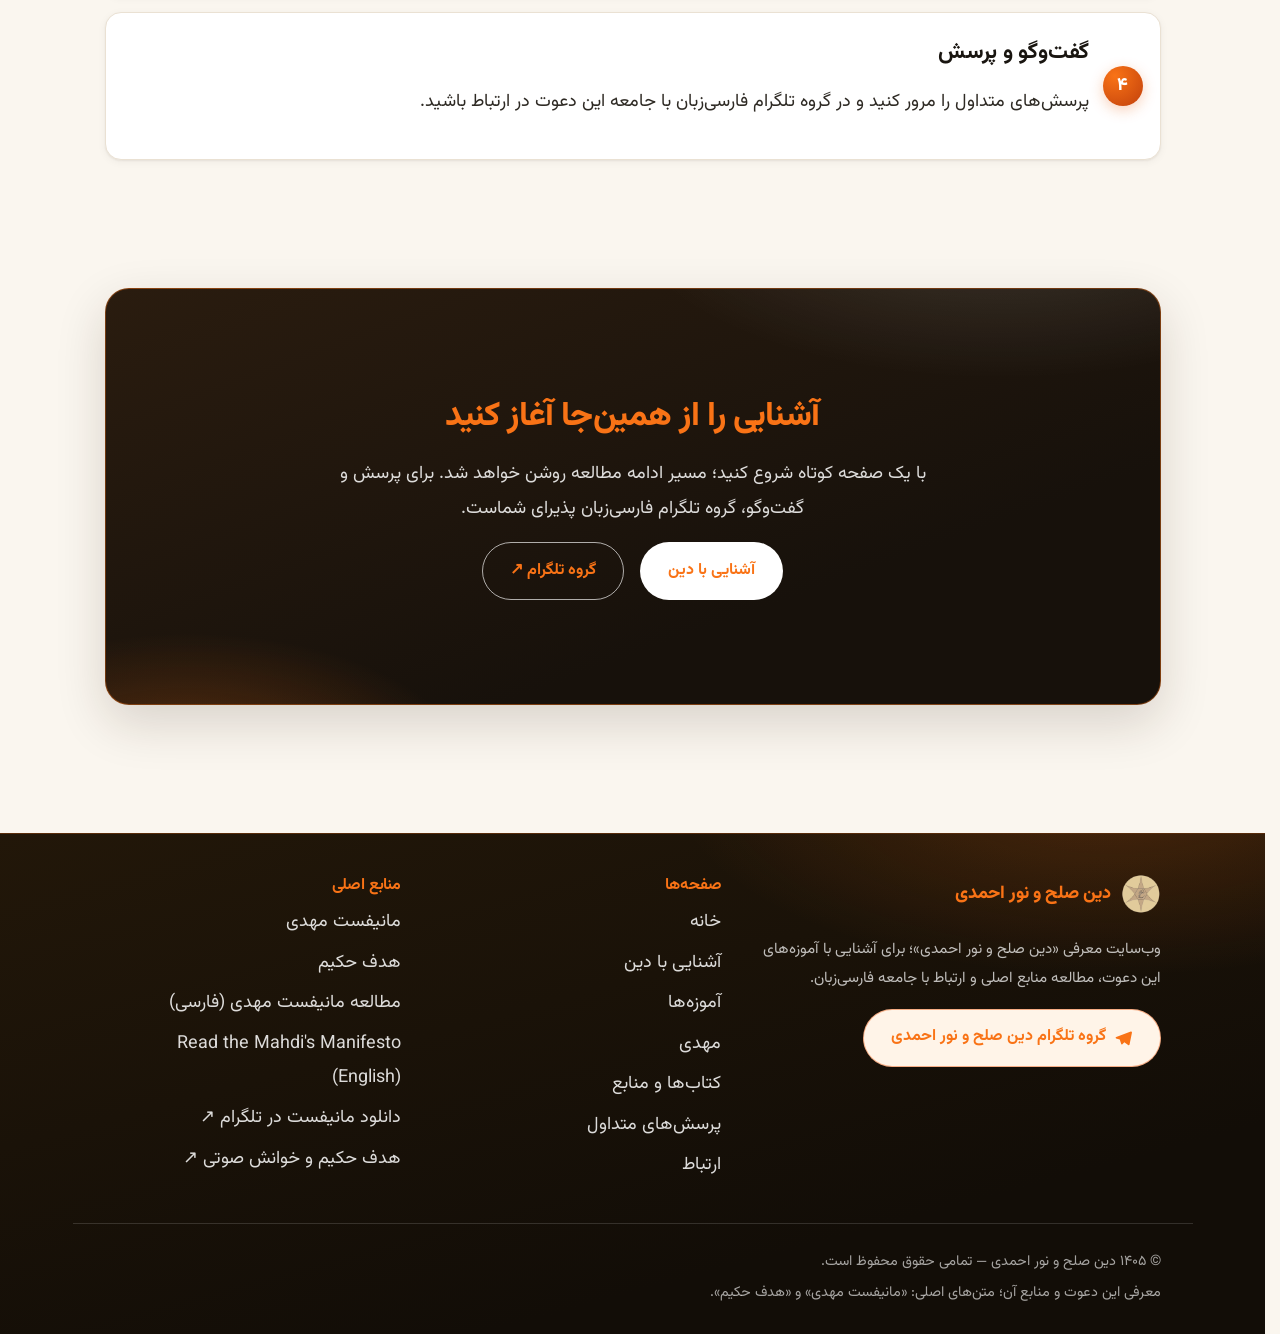
==== commit 7e29f382: "Add books for in-site PDF reader" ====
--- a/index.html
+++ b/index.html
@@ -18,9 +18,13 @@
   <meta name="twitter:title" content="دین صلح و نور احمدی | معرفی، آموزه‌ها و منابع">
   <meta name="twitter:description" content="آشنایی با دین صلح و نور احمدی، آموزه‌ها و عهدهای هفت‌گانه، منابع اصلی و جامعه فارسی‌زبان.">
   <meta name="twitter:image" content="https://alirezaiwisi1.github.io/Ahmadiwebsite/assets/images/logo.webp">
-  <meta name="theme-color" content="#0b1020">
+  <meta name="theme-color" content="#faf6ef">
   <link rel="icon" href="favicon.svg" type="image/svg+xml">
   <link rel="alternate icon" href="assets/images/logo.webp" type="image/webp">
+  <link rel="manifest" href="manifest.json">
+  <link rel="preconnect" href="https://fonts.googleapis.com">
+  <link rel="preconnect" href="https://fonts.gstatic.com" crossorigin>
+  <link href="https://fonts.googleapis.com/css2?family=Vazirmatn:wght@300;400;500;600;700;800;900&display=swap" rel="stylesheet">
   <link rel="stylesheet" href="assets/css/style.css">
   <script type="application/ld+json">
   {
@@ -48,6 +52,19 @@
 <body>
   <a class="skip-link" href="#main-content">پرش به محتوای اصلی</a>
 
+  <svg xmlns="http://www.w3.org/2000/svg" style="display:none" aria-hidden="true">
+    <symbol id="ic-tg" viewBox="0 0 24 24"><path fill="currentColor" d="M21.9 4.6 2.9 11.9c-1 .4-1 1.4-.2 1.7l4.8 1.5 1.8 5.6c.3.8 1 .9 1.6.4l2.6-2.4 4.9 3.6c.8.5 1.7.2 1.9-.8l3.1-15.3c.3-1.2-.5-1.9-1.5-1.6z"/></symbol>
+    <symbol id="ic-book" viewBox="0 0 24 24"><path fill="none" stroke="currentColor" stroke-width="2" stroke-linecap="round" stroke-linejoin="round" d="M4 19.5v-15A2.5 2.5 0 0 1 6.5 2H20v20H6.5a2.5 2.5 0 0 1 0-5H20"/></symbol>
+    <symbol id="ic-reader" viewBox="0 0 24 24"><path fill="none" stroke="currentColor" stroke-width="2" stroke-linecap="round" stroke-linejoin="round" d="M2 4h6a4 4 0 0 1 4 4v12a3 3 0 0 0-3-3H2zm20 0h-6a4 4 0 0 0-4 4v12a3 3 0 0 1 3-3h7z"/></symbol>
+    <symbol id="ic-audio" viewBox="0 0 24 24"><g fill="none" stroke="currentColor" stroke-width="2" stroke-linecap="round" stroke-linejoin="round"><path d="M3 14v-3a9 9 0 0 1 18 0v3"/><path d="M3 14h3a2 2 0 0 1 2 2v3a2 2 0 0 1-2 2H5a2 2 0 0 1-2-2v-5Z"/><path d="M21 14h-3a2 2 0 0 0-2 2v3a2 2 0 0 0 2 2h1a2 2 0 0 0 2-2v-5Z"/></g></symbol>
+    <symbol id="ic-download" viewBox="0 0 24 24"><g fill="none" stroke="currentColor" stroke-width="2" stroke-linecap="round" stroke-linejoin="round"><path d="M21 15v4a2 2 0 0 1-2 2H5a2 2 0 0 1-2-2v-4"/><polyline points="7 10 12 15 17 10"/><line x1="12" y1="15" x2="12" y2="3"/></g></symbol>
+    <symbol id="ic-moon" viewBox="0 0 24 24"><path fill="none" stroke="currentColor" stroke-width="2" stroke-linecap="round" stroke-linejoin="round" d="M21 12.79A9 9 0 1 1 11.21 3 7 7 0 0 0 21 12.79z"/></symbol>
+    <symbol id="ic-sun" viewBox="0 0 24 24"><g fill="none" stroke="currentColor" stroke-width="2" stroke-linecap="round" stroke-linejoin="round"><circle cx="12" cy="12" r="4.5"/><line x1="12" y1="1.5" x2="12" y2="3.5"/><line x1="12" y1="20.5" x2="12" y2="22.5"/><line x1="4.6" y1="4.6" x2="6" y2="6"/><line x1="18" y1="18" x2="19.4" y2="19.4"/><line x1="1.5" y1="12" x2="3.5" y2="12"/><line x1="20.5" y1="12" x2="22.5" y2="12"/><line x1="4.6" y1="19.4" x2="6" y2="18"/><line x1="18" y1="6" x2="19.4" y2="4.6"/></g></symbol>
+    <symbol id="ic-star8" viewBox="0 0 24 24"><path fill="currentColor" d="M22 12 17.1 14.1 19.1 19.1 14.1 17.1 12 22 9.9 17.1 4.9 19.1 6.9 14.1 2 12 6.9 9.9 4.9 4.9 9.9 6.9 12 2 14.1 6.9 19.1 4.9 17.1 9.9Z"/></symbol>
+  </svg>
+
+  <div class="reading-progress" aria-hidden="true"><span></span></div>
+
   <header class="site-header">
     <div class="container site-header__inner">
       <a class="brand" href="index.html">
@@ -55,8 +72,8 @@
         <span>دین صلح و نور احمدی</span>
       </a>
       <nav class="site-nav" aria-label="ناوبری اصلی">
-        <button class="site-nav__toggle" type="button" aria-expanded="false" aria-controls="primary-menu">
-          <span aria-hidden="true">☰</span> منو
+        <button class="site-nav__toggle" type="button" aria-expanded="false" aria-controls="primary-menu" aria-label="نمایش یا پنهان‌سازی منو">
+          <span class="site-nav__toggle-bars" aria-hidden="true"></span>
         </button>
         <ul class="site-nav__list" id="primary-menu">
           <li><a href="index.html" aria-current="page">خانه</a></li>
@@ -66,34 +83,65 @@
           <li><a href="resources.html">کتاب‌ها و منابع</a></li>
           <li><a href="faq.html">پرسش‌های متداول</a></li>
           <li><a href="contact.html">ارتباط</a></li>
-          <li><a class="nav-tg" href="https://t.me/theahmadireligionfarsi" target="_blank" rel="noopener" aria-label="گروه تلگرام دین صلح و نور احمدی — باز شدن در تلگرام">گروه تلگرام <span aria-hidden="true">↗</span></a></li>
+          <li><a class="nav-tg" href="https://t.me/theahmadireligionfarsi" target="_blank" rel="noopener" aria-label="گروه تلگرام دین صلح و نور احمدی — باز شدن در تلگرام"><svg class="ic" aria-hidden="true"><use href="#ic-tg"/></svg>گروه تلگرام</a></li>
         </ul>
       </nav>
       <button class="theme-toggle" id="theme-toggle" type="button" aria-label="تغییر پوسته روشن و تاریک" aria-pressed="false">
-        <span class="theme-toggle__icon theme-toggle__icon--moon" aria-hidden="true">☾</span>
-        <span class="theme-toggle__icon theme-toggle__icon--sun" aria-hidden="true">☀</span>
+        <svg class="ic theme-toggle__icon theme-toggle__icon--moon" aria-hidden="true"><use href="#ic-moon"/></svg>
+        <svg class="ic theme-toggle__icon theme-toggle__icon--sun" aria-hidden="true"><use href="#ic-sun"/></svg>
       </button>
     </div>
   </header>
 
   <main id="main-content" tabindex="-1">
+
     <!-- Hero -->
     <section class="hero" aria-labelledby="hero-title">
+      <div class="hero__bg" aria-hidden="true">
+        <svg viewBox="0 0 900 900">
+          <defs>
+            <radialGradient id="heroGlow" cx="50%" cy="50%" r="50%">
+              <stop offset="0%" stop-color="#f97316" stop-opacity="0.20"/>
+              <stop offset="55%" stop-color="#f97316" stop-opacity="0.06"/>
+              <stop offset="100%" stop-color="#f97316" stop-opacity="0"/>
+            </radialGradient>
+            <linearGradient id="heroRing" x1="0" y1="0" x2="1" y2="1">
+              <stop offset="0%" stop-color="#f97316" stop-opacity="0.7"/>
+              <stop offset="100%" stop-color="#ea580c" stop-opacity="0.05"/>
+            </linearGradient>
+          </defs>
+          <circle cx="450" cy="450" r="440" fill="url(#heroGlow)"/>
+          <g class="hero-spin" fill="none" stroke="url(#heroRing)">
+            <circle cx="450" cy="450" r="360" stroke-width="1.5" stroke-dasharray="5 14"/>
+            <circle cx="450" cy="450" r="275" stroke-width="1" stroke-dasharray="2 18" opacity="0.75"/>
+          </g>
+          <g class="hero-spin hero-spin--rev" fill="none" stroke="url(#heroRing)">
+            <circle cx="450" cy="450" r="190" stroke-width="1.5" stroke-dasharray="70 34" opacity="0.5"/>
+          </g>
+          <use href="#ic-star8" x="435" y="45" width="30" height="30" fill="#f97316" opacity="0.8"/>
+          <use href="#ic-star8" x="118" y="330" width="18" height="18" fill="#f97316" opacity="0.55"/>
+          <use href="#ic-star8" x="756" y="620" width="22" height="22" fill="#f97316" opacity="0.6"/>
+        </svg>
+      </div>
+
       <div class="container hero__inner">
-        <img class="hero__logo" src="assets/images/logo.webp" alt="نشان دین صلح و نور احمدی" width="160" height="160">
-        <div>
-          <p class="hero__eyebrow">The Ahmadi Religion of Peace &amp; Light</p>
-          <h1 id="hero-title">دین صلح و نور احمدی</h1>
-          <p class="hero__lead">
-            «دین صلح و نور احمدی» دعوتی جهانی است که پیروان آن آن را ادامه‌ی زنجیره‌ی عهدهای الهی در عصر حاضر
-            می‌دانند. این وب‌سایت نقطه‌ای روشن و آرام برای آشنایی با این دعوت، آموزه‌های آن و منابع اصلی آن است.
-          </p>
-          <div class="btn-row">
-            <a class="btn btn--primary" href="about.html">آشنایی با دین</a>
-            <a class="btn btn--ghost" href="manifesto.html">مطالعه مانیفست</a>
-            <a class="btn btn--gold" href="resources.html">منابع و کتاب‌ها</a>
-          </div>
-        </div>
+        <img class="hero__logo" src="assets/images/logo.webp" alt="نشان دین صلح و نور احمدی" width="160" height="160" data-reveal>
+        <p class="hero__eyebrow" data-reveal>The Ahmadi Religion of Peace &amp; Light</p>
+        <h1 id="hero-title" data-reveal>دین صلح و نور <span class="text-gold">احمدی</span></h1>
+        <p class="hero__lead" data-reveal>
+          «دین صلح و نور احمدی» دعوتی جهانی است که پیروان آن آن را ادامه‌ی زنجیره‌ی عهدهای الهی در عصر حاضر
+          می‌دانند. این وب‌سایت نقطه‌ای روشن و آرام برای آشنایی با این دعوت، آموزه‌های آن و منابع اصلی آن است.
+        </p>
+        <div class="btn-row" data-reveal>
+          <a class="btn btn--primary" href="about.html">آشنایی با دین</a>
+          <a class="btn btn--gold" href="reader.html?book=manifesto-fa"><svg class="ic" aria-hidden="true"><use href="#ic-reader"/></svg> مطالعه مانیفست</a>
+          <a class="btn btn--ghost" href="resources.html">منابع و کتاب‌ها</a>
+        </div>
+        <ul class="hero__stats" data-reveal>
+          <li><strong>۷</strong><span>عهدهای الهی</span></li>
+          <li><strong>۳</strong><span>معیار شناخت حجت</span></li>
+          <li><strong>۲</strong><span>کتاب بنیادین</span></li>
+        </ul>
       </div>
     </section>
 
@@ -109,19 +157,19 @@
         </div>
         <div class="card-grid card-grid--3">
           <article class="card" data-reveal>
-            <span class="card__icon" aria-hidden="true">✦</span>
+            <span class="card__icon" aria-hidden="true"><svg class="ic"><use href="#ic-star8"/></svg></span>
             <h3>عهدهای هفت‌گانه</h3>
             <p>هدایت الهی از آدم تا عهد هفتم، در قالب هفت عهد پیوسته روایت می‌شود؛ هر عهد با شریعتی نو گشوده می‌شود.</p>
             <a class="card__link" href="teachings.html">آموزه‌ها و هفت عهد</a>
           </article>
           <article class="card" data-reveal>
-            <span class="card__icon" aria-hidden="true">✧</span>
+            <span class="card__icon" aria-hidden="true"><svg class="ic"><use href="#ic-book"/></svg></span>
             <h3>منابع اصلی</h3>
             <p>«مانیفست مهدی» مرجع اصلی معرفی این دعوت است و «هدف حکیم» نیز از کتاب‌های بنیادین آن به شمار می‌آید؛ هر دو همراه با خوانش صوتی در دسترس‌اند.</p>
             <a class="card__link" href="resources.html">کتاب‌ها و منابع</a>
           </article>
           <article class="card" data-reveal>
-            <span class="card__icon" aria-hidden="true">✦</span>
+            <span class="card__icon" aria-hidden="true"><svg class="ic"><use href="#ic-tg"/></svg></span>
             <h3>جامعه فارسی‌زبان</h3>
             <p>گروه تلگرام فارسی‌زبان این دعوت، محل پرسش، گفت‌وگو و دریافت نسخه‌های کتاب‌ها و خوانش‌های صوتی است.</p>
             <a class="card__link" href="https://t.me/theahmadireligionfarsi" target="_blank" rel="noopener" aria-label="گروه تلگرام دین صلح و نور احمدی — باز شدن در تلگرام">عضویت در گروه تلگرام ↗</a>
@@ -129,6 +177,8 @@
         </div>
       </div>
     </section>
+
+    <div class="ornament" aria-hidden="true"><svg class="ic"><use href="#ic-star8"/></svg></div>
 
     <!-- Three recognition criteria -->
     <section class="section" aria-labelledby="criteria-title">
@@ -142,19 +192,19 @@
         </div>
         <div class="card-grid card-grid--3">
           <article class="card card--gold" data-reveal>
-            <span class="card__icon" aria-hidden="true">✦</span>
+            <span class="card__icon" aria-hidden="true"><svg class="ic"><use href="#ic-star8"/></svg></span>
             <h3>وصیت</h3>
             <p>نام رهبر برگزیده، پیش از ظهورش در وصیت پیشینیان آمده است؛ از وصیت آدم تا وصیت پیامبر اسلام با دوازده امام و دوازده مهدی. کسی که نامش در وصیت پیشینیان نباشد، از سوی خدا برگزیده نشده است.</p>
             <a class="card__link" href="teachings.html#criteria">مطالعه بیشتر</a>
           </article>
           <article class="card card--gold" data-reveal>
-            <span class="card__icon" aria-hidden="true">✧</span>
+            <span class="card__icon" aria-hidden="true"><svg class="ic"><use href="#ic-star8"/></svg></span>
             <h3>علم</h3>
             <p>حجت خدا دانشی معنوی و الهی دارد، نه دانشی صرفاً دنیوی؛ با همین دانش است که دل‌ها را می‌شناسد و میان مردم به عدالت داوری می‌کند.</p>
             <a class="card__link" href="teachings.html#criteria">مطالعه بیشتر</a>
           </article>
           <article class="card card--gold" data-reveal>
-            <span class="card__icon" aria-hidden="true">✦</span>
+            <span class="card__icon" aria-hidden="true"><svg class="ic"><use href="#ic-star8"/></svg></span>
             <h3>پرچم</h3>
             <p>پرچم حجت خدا شعار «بیعت از آنِ خداست» را دارد: فراخوانی به فرمانروایی خدا، نه گزینش رهبر به دست مردم.</p>
             <a class="card__link" href="teachings.html#criteria">مطالعه بیشتر</a>
@@ -188,12 +238,14 @@
       </div>
     </section>
 
+    <div class="ornament" aria-hidden="true"><svg class="ic"><use href="#ic-star8"/></svg></div>
+
     <!-- Books -->
     <section class="section" aria-labelledby="books-title">
       <div class="container">
         <div class="section-head">
-          <h2 id="books-title">کتاب‌ها را همین‌جا دریافت کنید</h2>
-          <p>دو منبع اصلی این دعوت، به‌همراه نسخه‌های صوتی، از طریق دانلود مستقیم یا تلگرام در دسترس شماست.</p>
+          <h2 id="books-title">کتاب‌ها را همین‌جا بخوانید و دریافت کنید</h2>
+          <p>دو منبع اصلی این دعوت؛ هم بدون دانلود و مستقیم در کتاب‌خوان وب‌سایت قابل مطالعه‌اند و هم از طریق دانلود مستقیم یا تلگرام در دسترس شماست.</p>
         </div>
         <div class="card-grid card-grid--2">
           <article class="card resource-card" data-reveal>
@@ -201,8 +253,9 @@
             <h3>مانیفست مهدی</h3>
             <p>مرجع اصلی معرفی دین صلح و نور احمدی؛ متن پایه این دعوت برای آشنایی جدی با آموزه‌های آن.</p>
             <div class="btn-row">
-              <a class="btn btn--primary" href="https://theahmadireligion.org/download/42616/?tmstv=1765124110" target="_blank" rel="noopener" aria-label="دانلود مستقیم مانیفست مهدی — باز شدن در وب‌سایت رسمی">دانلود مستقیم</a>
-              <a class="btn btn--gold" href="https://t.me/theahmadireligion_farsi_channel/7125?single" target="_blank" rel="noopener" aria-label="دانلود مانیفست مهدی در تلگرام — باز شدن در تلگرام">دریافت از تلگرام ↗</a>
+              <a class="btn btn--primary" href="reader.html?book=manifesto-fa"><svg class="ic" aria-hidden="true"><use href="#ic-reader"/></svg> مطالعه در وب‌سایت</a>
+              <a class="btn btn--gold" href="https://theahmadireligion.org/download/42616/?tmstv=1765124110" target="_blank" rel="noopener" aria-label="دانلود مستقیم مانیفست مهدی — باز شدن در وب‌سایت رسمی"><svg class="ic" aria-hidden="true"><use href="#ic-download"/></svg> دانلود مستقیم</a>
+              <a class="btn btn--ghost" href="https://t.me/theahmadireligion_farsi_channel/7125?single" target="_blank" rel="noopener" aria-label="دانلود مانیفست مهدی در تلگرام — باز شدن در تلگرام">دریافت از تلگرام ↗</a>
             </div>
           </article>
           <article class="card resource-card" data-reveal>
@@ -210,7 +263,7 @@
             <h3>هدف حکیم</h3>
             <p>کتاب بنیادین این دعوت به قلم عبدالله هاشم (ابا الصادق)؛ همراه با خوانش صوتی در تلگرام.</p>
             <div class="btn-row">
-              <a class="btn btn--primary" href="https://theahmadireligion.org/download/42889/?tmstv=1765481076" target="_blank" rel="noopener" aria-label="دانلود مستقیم هدف حکیم — باز شدن در وب‌سایت رسمی">دانلود مستقیم</a>
+              <a class="btn btn--primary" href="https://theahmadireligion.org/download/42889/?tmstv=1765481076" target="_blank" rel="noopener" aria-label="دانلود مستقیم هدف حکیم — باز شدن در وب‌سایت رسمی"><svg class="ic" aria-hidden="true"><use href="#ic-download"/></svg> دانلود مستقیم</a>
               <a class="btn btn--gold" href="https://t.me/theahmadireligion_farsi_channel/7121?single" target="_blank" rel="noopener" aria-label="هدف حکیم — دانلود کتاب و خوانش صوتی در تلگرام">دریافت از تلگرام و خوانش صوتی ↗</a>
             </div>
           </article>
@@ -247,6 +300,8 @@
       </div>
     </section>
 
+    <div class="ornament" aria-hidden="true"><svg class="ic"><use href="#ic-star8"/></svg></div>
+
     <!-- Reading journey -->
     <section class="section" aria-labelledby="journey-title">
       <div class="container">
@@ -255,19 +310,19 @@
           <p>پیشنهاد ما برای آشنایی گام‌به‌گام:</p>
         </div>
         <ol class="steps">
-          <li>
+          <li data-reveal>
             <h3>آشنایی کوتاه</h3>
             <p>با صفحه «آشنایی با دین» شروع کنید تا تصویر کلی، مبانی دعوت و شخصیت‌های محوری روشن شود.</p>
           </li>
-          <li>
+          <li data-reveal>
             <h3>آموزه‌ها و هفت عهد</h3>
             <p>چارچوب اصلی آموزه‌های این دین را در صفحه آموزه‌ها ببینید و درباره هر عهد بیشتر بخوانید.</p>
           </li>
-          <li>
+          <li data-reveal>
             <h3>مطالعه منابع</h3>
-            <p>«مانیفست مهدی» و «هدف حکیم» را دریافت کنید؛ هم دانلود مستقیم و هم نسخه تلگرام و صوتی در دسترس است.</p>
+            <p>«مانیفست مهدی» و «هدف حکیم» را مطالعه کنید؛ هم کتاب‌خوان وب‌سایت و هم دانلود مستقیم و نسخه تلگرام و صوتی در دسترس است.</p>
           </li>
-          <li>
+          <li data-reveal>
             <h3>گفت‌وگو و پرسش</h3>
             <p>پرسش‌های متداول را مرور کنید و در گروه تلگرام فارسی‌زبان با جامعه این دعوت در ارتباط باشید.</p>
           </li>
@@ -300,7 +355,7 @@
         <p class="site-footer__desc">
           وب‌سایت معرفی «دین صلح و نور احمدی»؛ برای آشنایی با آموزه‌های این دعوت، مطالعه منابع اصلی و ارتباط با جامعه فارسی‌زبان.
         </p>
-        <a class="btn btn--gold" href="https://t.me/theahmadireligionfarsi" target="_blank" rel="noopener" aria-label="گروه تلگرام دین صلح و نور احمدی — باز شدن در تلگرام">گروه تلگرام دین صلح و نور احمدی ↗</a>
+        <a class="btn btn--gold" href="https://t.me/theahmadireligionfarsi" target="_blank" rel="noopener" aria-label="گروه تلگرام دین صلح و نور احمدی — باز شدن در تلگرام"><svg class="ic" aria-hidden="true"><use href="#ic-tg"/></svg> گروه تلگرام دین صلح و نور احمدی</a>
       </div>
       <nav aria-label="ناوبری پابرگ">
         <h3 class="site-footer__heading">صفحه‌ها</h3>
@@ -319,6 +374,8 @@
         <ul class="site-footer__links">
           <li><a href="manifesto.html">مانیفست مهدی</a></li>
           <li><a href="wisdom.html">هدف حکیم</a></li>
+          <li><a href="reader.html?book=manifesto-fa">مطالعه مانیفست مهدی (فارسی)</a></li>
+          <li><a href="reader.html?book=manifesto-en">Read the Mahdi's Manifesto (English)</a></li>
           <li><a href="https://t.me/theahmadireligion_farsi_channel/7125?single" target="_blank" rel="noopener" aria-label="دانلود مانیفست مهدی در تلگرام — باز شدن در تلگرام">دانلود مانیفست در تلگرام ↗</a></li>
           <li><a href="https://t.me/theahmadireligion_farsi_channel/7121?single" target="_blank" rel="noopener" aria-label="هدف حکیم — دانلود کتاب و خوانش صوتی در تلگرام">هدف حکیم و خوانش صوتی ↗</a></li>
         </ul>
--- a/assets/css/style.css
+++ b/assets/css/style.css
@@ -1,42 +1,40 @@
 /* ============================================================
-   دین صلح و نور احمدی — Design System
-   RTL-first, mobile-first, no external requests
-   Palette: deep navy / warm gold / light cream
+   دین صلح و نور احمدی — Design System v2
+   RTL-first · mobile-first · orange identity · Vazirmatn
    ============================================================ */
 
 :root {
-  --color-bg: #faf8f2;
+  /* Palette — warm paper + orange */
+  --color-bg: #faf6ef;
+  --color-bg-2: #f4ede1;
   --color-surface: #ffffff;
-  --color-cream: #f2e9c8;
-  --color-cream-soft: #f7f1de;
-
-  --color-ink: #2b3040;
-  --color-ink-strong: #0b1020;
-  --color-muted: #5c6270;
-
-  --color-navy: #0f121d;
-  --color-navy-2: #141b2e;
-  --color-accent: #141b2e;
-  --color-accent-strong: #0b1020;
-  --color-accent-soft: #eef0f5;
-
-  --color-gold: #d6b56a;
-  --color-gold-deep: #8a6a24;
-  --color-gold-soft: #f4ead0;
-
-  --color-border: #e7e2d4;
-  --color-focus: #8a6a24;
-
-  --color-header-bg: rgba(250, 248, 242, 0.94);
+  --color-surface-2: #fff8f1;
+  --color-ink: #2e2a24;
+  --color-ink-strong: #191510;
+  --color-muted: #6f675b;
+  --color-border: #eae1d3;
+  --color-border-strong: #ddd1bd;
+
+  --color-brand: #ea580c;
+  --color-brand-strong: #c2410c;
+  --color-brand-bright: #f97316;
+  --color-brand-soft: #ffedd6;
+  --color-brand-tint: #fff4e8;
+  --color-brand-glow: rgba(234, 88, 12, 0.28);
+
+  --color-header-bg: rgba(250, 246, 239, 0.86);
+  --color-focus: #c2410c;
+
+  --shadow-s: 0 1px 2px rgba(41, 27, 12, 0.06), 0 2px 8px rgba(41, 27, 12, 0.05);
+  --shadow-m: 0 10px 30px rgba(41, 27, 12, 0.12);
+  --shadow-l: 0 18px 50px rgba(41, 27, 12, 0.16);
 
   --font-body: "Vazirmatn", "Vazir", "IRANSans", "Segoe UI", Tahoma, Arial, sans-serif;
 
-  --radius-s: 8px;
-  --radius-m: 14px;
-  --radius-l: 20px;
-
-  --shadow-s: 0 1px 2px rgba(11, 16, 32, 0.05);
-  --shadow-m: 0 6px 20px rgba(11, 16, 32, 0.09);
+  --radius-s: 10px;
+  --radius-m: 16px;
+  --radius-l: 24px;
+  --radius-pill: 999px;
 
   --space-1: 0.25rem;
   --space-2: 0.5rem;
@@ -46,8 +44,38 @@
   --space-6: 4rem;
   --space-7: 6.5rem;
 
-  --container: 68rem;
+  --container: 70rem;
   --measure: 42rem;
+
+  --ease-out: cubic-bezier(0.22, 1, 0.36, 1);
+  --speed: 220ms;
+}
+
+[data-theme="dark"] {
+  --color-bg: #151009;
+  --color-bg-2: #1b140c;
+  --color-surface: #201911;
+  --color-surface-2: #262016;
+  --color-ink: #e9dfd1;
+  --color-ink-strong: #fbf4e8;
+  --color-muted: #a89a88;
+  --color-border: #322a1e;
+  --color-border-strong: #423828;
+
+  --color-brand: #f97316;
+  --color-brand-strong: #fb923c;
+  --color-brand-bright: #fdba74;
+  --color-brand-soft: #37240f;
+  --color-brand-tint: #241708;
+  --color-brand-glow: rgba(249, 115, 22, 0.24);
+
+  --color-header-bg: rgba(21, 16, 9, 0.82);
+
+  --color-focus: #fdba74;
+
+  --shadow-s: 0 1px 2px rgba(0, 0, 0, 0.4), 0 2px 8px rgba(0, 0, 0, 0.35);
+  --shadow-m: 0 10px 30px rgba(0, 0, 0, 0.5);
+  --shadow-l: 0 18px 50px rgba(0, 0, 0, 0.55);
 }
 
 /* ---------- Reset ---------- */
@@ -60,6 +88,7 @@
 html {
   scroll-behavior: smooth;
   -webkit-text-size-adjust: 100%;
+  scrollbar-gutter: stable;
 }
 
 body {
@@ -71,6 +100,8 @@
   background-color: var(--color-bg);
   direction: rtl;
   text-align: right;
+  -webkit-font-smoothing: antialiased;
+  transition: background-color 240ms ease, color 240ms ease;
 }
 
 img {
@@ -83,36 +114,26 @@
 h2,
 h3 {
   color: var(--color-ink-strong);
-  line-height: 1.5;
+  line-height: 1.45;
   margin: 0 0 var(--space-3);
-  font-weight: 700;
-}
-
-h1 {
-  font-size: clamp(1.75rem, 4.5vw, 2.75rem);
-}
-
-h2 {
-  font-size: clamp(1.4rem, 3.5vw, 2rem);
-}
-
-h3 {
-  font-size: clamp(1.15rem, 2.5vw, 1.35rem);
-}
-
-p {
-  margin: 0 0 var(--space-3);
-}
+  font-weight: 800;
+  letter-spacing: -0.01em;
+}
+
+h1 { font-size: clamp(1.9rem, 5vw, 3.1rem); }
+h2 { font-size: clamp(1.45rem, 3.6vw, 2.1rem); }
+h3 { font-size: clamp(1.16rem, 2.5vw, 1.38rem); font-weight: 700; }
+
+p { margin: 0 0 var(--space-3); }
 
 a {
-  color: var(--color-accent);
+  color: var(--color-brand-strong);
   text-decoration-thickness: 1px;
   text-underline-offset: 3px;
-}
-
-a:hover {
-  color: var(--color-gold-deep);
-}
+  transition: color var(--speed) ease;
+}
+
+a:hover { color: var(--color-brand); }
 
 :focus-visible {
   outline: 3px solid var(--color-focus);
@@ -121,10 +142,11 @@
 }
 
 ::selection {
-  background: var(--color-gold-soft);
-}
-
-/* ---------- Layout ---------- */
+  background: var(--color-brand);
+  color: #fff;
+}
+
+/* ---------- Layout helpers ---------- */
 .container {
   width: 100%;
   max-width: var(--container);
@@ -132,36 +154,65 @@
   padding-inline: clamp(1rem, 4vw, 2rem);
 }
 
-.section {
-  padding-block: var(--space-5);
-}
-
+.section { padding-block: var(--space-5); }
+
+/* keep in-page anchors clear of the sticky header */
+:where(section, li, div)[id] { scroll-margin-top: 5.5rem; }
 .section--alt {
-  background-color: var(--color-cream-soft);
+  background:
+    radial-gradient(50rem 22rem at 12% 0%, var(--color-brand-tint), transparent 65%),
+    var(--color-bg-2);
   border-block: 1px solid var(--color-border);
 }
 
-.measure {
-  max-width: var(--measure);
-}
-
-.text-center {
-  text-align: center;
-}
-
-.muted {
-  color: var(--color-muted);
-}
+.measure { max-width: var(--measure); }
+.text-center { text-align: center; }
+.muted { color: var(--color-muted); }
 
 .section-head {
-  max-width: 44rem;
+  max-width: 46rem;
   margin-inline: auto;
   margin-bottom: var(--space-5);
   text-align: center;
 }
 
-.section-head p {
-  color: var(--color-muted);
+.section-head p { color: var(--color-muted); }
+
+.text-gold {
+  background: linear-gradient(120deg, var(--color-brand-bright), var(--color-brand-strong));
+  -webkit-background-clip: text;
+  background-clip: text;
+  color: transparent;
+}
+
+/* Ornamental divider between sections */
+.ornament {
+  display: flex;
+  align-items: center;
+  justify-content: center;
+  gap: 0.9rem;
+  margin: 0 auto;
+  color: var(--color-brand);
+  opacity: 0.85;
+}
+
+.ornament::before,
+.ornament::after {
+  content: "";
+  height: 1px;
+  width: min(9rem, 26vw);
+  background: linear-gradient(to left, transparent, var(--color-border-strong), transparent);
+}
+
+.ornament svg {
+  width: 1.15rem;
+  height: 1.15rem;
+  flex: none;
+  animation: ornament-spin 26s linear infinite;
+}
+
+@keyframes ornament-spin {
+  to { transform: rotate(180deg); }
 }
 
 /* ---------- Skip link ---------- */
@@ -171,24 +222,47 @@
   top: -100%;
   z-index: 100;
   background: var(--color-ink-strong);
-  color: #fff;
+  color: var(--color-bg);
   padding: 0.6rem 1.2rem;
   border-radius: var(--radius-s);
   transition: top 150ms ease;
 }
 
-.skip-link:focus {
-  top: 1rem;
+.skip-link:focus { top: 1rem; }
+
+/* ---------- Reading progress ---------- */
+.reading-progress {
+  position: fixed;
+  top: 0;
+  inset-inline: 0;
+  height: 3px;
+  z-index: 80;
+  pointer-events: none;
+}
+
+.reading-progress span {
+  display: block;
+  height: 100%;
+  background: linear-gradient(270deg, var(--color-brand-bright), var(--color-brand-strong));
+  transform: scaleX(0);
+  transform-origin: right center;
 }
 
 /* ---------- Header / Navigation ---------- */
 .site-header {
   position: sticky;
   top: 0;
-  z-index: 50;
+  z-index: 60;
   background: var(--color-header-bg);
-  backdrop-filter: blur(8px);
-  border-bottom: 1px solid var(--color-border);
+  backdrop-filter: blur(14px);
+  -webkit-backdrop-filter: blur(14px);
+  border-bottom: 1px solid transparent;
+  transition: border-color var(--speed) ease, background-color var(--speed) ease;
+}
+
+.site-header.is-scrolled {
+  border-bottom-color: var(--color-border);
+  box-shadow: var(--shadow-s);
 }
 
 .site-header__inner {
@@ -196,7 +270,7 @@
   align-items: center;
   justify-content: space-between;
   gap: var(--space-3);
-  min-height: 4.25rem;
+  min-height: 4.4rem;
 }
 
 .brand {
@@ -205,33 +279,67 @@
   gap: 0.65rem;
   text-decoration: none;
   color: var(--color-ink-strong);
-  font-weight: 700;
+  font-weight: 800;
   font-size: 1rem;
 }
 
 .brand__logo {
-  height: 2.6rem;
+  height: 2.7rem;
   width: auto;
   flex: none;
-}
+  border-radius: 12px;
+  transition: transform var(--speed) var(--ease-out);
+}
+
+.brand:hover .brand__logo { transform: rotate(-6deg) scale(1.05); }
+
+.site-nav { display: flex; align-items: center; gap: 0.4rem; }
 
 .site-nav__toggle {
   display: inline-flex;
   align-items: center;
-  gap: 0.5rem;
-  background: transparent;
+  justify-content: center;
+  width: 2.65rem;
+  height: 2.65rem;
+  border-radius: var(--radius-s);
   border: 1px solid var(--color-border);
-  border-radius: var(--radius-s);
+  background: var(--color-surface);
   color: var(--color-ink-strong);
-  font: inherit;
-  font-size: 0.95rem;
-  padding: 0.45rem 0.9rem;
   cursor: pointer;
+  transition: background-color var(--speed) ease, border-color var(--speed) ease;
 }
 
 .site-nav__toggle:hover {
-  background: var(--color-surface);
-}
+  background: var(--color-brand-soft);
+  border-color: var(--color-brand);
+}
+
+.site-nav__toggle-bars,
+.site-nav__toggle-bars::before,
+.site-nav__toggle-bars::after {
+  display: block;
+  width: 1.15rem;
+  height: 2px;
+  border-radius: 2px;
+  background: currentColor;
+  transition: transform var(--speed) var(--ease-out), opacity var(--speed) ease;
+}
+
+.site-nav__toggle-bars { position: relative; }
+
+.site-nav__toggle-bars::before,
+.site-nav__toggle-bars::after {
+  content: "";
+  position: absolute;
+  inset-inline-start: 0;
+}
+
+.site-nav__toggle-bars::before { top: -6px; }
+.site-nav__toggle-bars::after { top: 6px; }
+
+.site-nav.is-open .site-nav__toggle-bars { background: transparent; }
+.site-nav.is-open .site-nav__toggle-bars::before { transform: translateY(6px) rotate(45deg); }
+.site-nav.is-open .site-nav__toggle-bars::after { transform: translateY(-6px) rotate(-45deg); }
 
 .site-nav__list {
   list-style: none;
@@ -251,39 +359,96 @@
   box-shadow: var(--shadow-m);
   padding: var(--space-2) clamp(1rem, 4vw, 2rem) var(--space-4);
   gap: var(--space-1);
+  animation: nav-drop 240ms var(--ease-out);
+}
+
+@keyframes nav-drop {
+  from { opacity: 0; transform: translateY(-8px); }
+  to { opacity: 1; transform: none; }
 }
 
 .site-nav__list a {
   display: block;
-  padding: 0.6rem 0.75rem;
+  padding: 0.65rem 0.8rem;
   border-radius: var(--radius-s);
   text-decoration: none;
   color: var(--color-ink);
-  font-weight: 500;
+  font-weight: 600;
+  transition: background-color var(--speed) ease, color var(--speed) ease;
 }
 
 .site-nav__list a:hover {
-  background: var(--color-gold-soft);
-  color: var(--color-gold-deep);
+  background: var(--color-brand-soft);
+  color: var(--color-brand-strong);
 }
 
 .site-nav__list a[aria-current="page"] {
-  color: var(--color-gold-deep);
-  font-weight: 700;
+  color: var(--color-brand-strong);
+  background: var(--color-brand-tint);
 }
 
 .nav-tg {
-  background: var(--color-gold);
-  color: var(--color-ink-strong) !important;
+  display: inline-flex;
+  align-items: center;
+  gap: 0.45rem;
+  background: linear-gradient(135deg, var(--color-brand-bright), var(--color-brand));
+  color: #fff !important;
   font-weight: 700 !important;
-  border-radius: 999px !important;
+  border-radius: var(--radius-pill) !important;
   text-align: center;
+  box-shadow: 0 4px 14px var(--color-brand-glow);
 }
 
 .nav-tg:hover {
-  background: var(--color-gold-deep);
+  background: linear-gradient(135deg, var(--color-brand), var(--color-brand-strong));
   color: #fff !important;
-}
+  transform: translateY(-1px);
+}
+
+/* ---------- Theme toggle ---------- */
+.theme-toggle {
+  display: inline-flex;
+  align-items: center;
+  justify-content: center;
+  flex: none;
+  width: 2.65rem;
+  height: 2.65rem;
+  border-radius: 50%;
+  border: 1px solid var(--color-border);
+  background: var(--color-surface);
+  color: var(--color-ink-strong);
+  cursor: pointer;
+  transition: background-color var(--speed) ease, border-color var(--speed) ease, transform var(--speed) ease;
+}
+
+.theme-toggle:hover {
+  background: var(--color-brand-soft);
+  border-color: var(--color-brand);
+  transform: rotate(15deg);
+}
+
+.theme-toggle svg {
+  width: 1.15rem;
+  height: 1.15rem;
+}
+
+[data-theme="dark"] .theme-toggle__icon--moon { display: none; }
+[data-theme="dark"] .theme-toggle__icon--sun { display: block; }
+html:not([data-theme="dark"]) .theme-toggle__icon--sun,
+[data-theme="light"] .theme-toggle__icon--sun { display: none; }
+html:not([data-theme="dark"]) .theme-toggle__icon--moon,
+[data-theme="light"] .theme-toggle__icon--moon { display: block; }
+
+/* ---------- Icons ---------- */
+.ic {
+  width: 1.05em;
+  height: 1.05em;
+  flex: none;
+}
+
+.card__icon .ic { width: 1.35em; height: 1.35em; }
+
+.btn .ic { width: 1.15em; height: 1.15em; }
 
 /* ---------- Buttons ---------- */
 .btn {
@@ -292,66 +457,77 @@
   justify-content: center;
   gap: 0.5rem;
   padding: 0.8rem 1.7rem;
-  border-radius: 999px;
+  border-radius: var(--radius-pill);
   font: inherit;
-  font-weight: 600;
+  font-weight: 700;
   font-size: 1rem;
   text-decoration: none;
   cursor: pointer;
-  transition: background-color 150ms ease, color 150ms ease, border-color 150ms ease;
   border: 1px solid transparent;
-}
+  transition: background-color var(--speed) ease, color var(--speed) ease,
+    border-color var(--speed) ease, transform var(--speed) var(--ease-out),
+    box-shadow var(--speed) ease;
+}
+
+.btn:hover { transform: translateY(-2px); }
+.btn:active { transform: translateY(0); }
+
+.btn svg { width: 1.1em; height: 1.1em; flex: none; }
 
 .btn--primary {
-  background: var(--color-accent);
+  background: linear-gradient(135deg, var(--color-brand-bright), var(--color-brand));
   color: #fff;
+  box-shadow: 0 6px 20px var(--color-brand-glow);
 }
 
 .btn--primary:hover {
-  background: var(--color-accent-strong);
-  color: var(--color-gold);
+  background: linear-gradient(135deg, var(--color-brand), var(--color-brand-strong));
+  color: #fff;
+  box-shadow: 0 10px 26px var(--color-brand-glow);
+}
+
+.btn--gold {
+  background: var(--color-brand-tint);
+  color: var(--color-brand-strong);
+  border-color: color-mix(in srgb, var(--color-brand) 45%, transparent);
+}
+
+.btn--gold:hover {
+  background: var(--color-brand-soft);
+  color: var(--color-brand-strong);
+  border-color: var(--color-brand);
 }
 
 .btn--ghost {
   background: transparent;
-  color: var(--color-accent-strong);
-  border-color: var(--color-accent);
+  color: var(--color-ink-strong);
+  border-color: var(--color-border-strong);
 }
 
 .btn--ghost:hover {
-  background: var(--color-gold-soft);
-  color: var(--color-gold-deep);
-  border-color: var(--color-gold);
-}
-
-.btn--gold {
-  background: var(--color-gold);
-  color: var(--color-ink-strong);
-}
-
-.btn--gold:hover {
-  background: var(--color-gold-deep);
-  color: #fff;
+  background: var(--color-brand-tint);
+  color: var(--color-brand-strong);
+  border-color: var(--color-brand);
 }
 
 .btn--light {
   background: #fff;
-  color: var(--color-accent-strong);
+  color: var(--color-brand-strong);
 }
 
 .btn--light:hover {
-  background: var(--color-cream);
-  color: var(--color-accent-strong);
+  background: var(--color-brand-soft);
+  color: var(--color-brand-strong);
 }
 
 .btn--outline-light {
   background: transparent;
   color: #fff;
-  border-color: rgba(255, 255, 255, 0.7);
+  border-color: rgba(255, 255, 255, 0.65);
 }
 
 .btn--outline-light:hover {
-  background: rgba(255, 255, 255, 0.12);
+  background: rgba(255, 255, 255, 0.14);
   color: #fff;
 }
 
@@ -364,106 +540,198 @@
 
 /* ---------- Hero ---------- */
 .hero {
+  position: relative;
   padding-block: var(--space-6);
+  overflow: hidden;
   background:
-    radial-gradient(60rem 30rem at 85% -10%, rgba(214, 181, 106, 0.16), transparent 60%),
-    radial-gradient(50rem 26rem at 5% 110%, rgba(15, 18, 29, 0.07), transparent 60%),
+    radial-gradient(58rem 30rem at 88% -12%, var(--color-brand-glow), transparent 62%),
+    radial-gradient(44rem 26rem at 4% 112%, rgba(234, 88, 12, 0.1), transparent 60%),
     var(--color-bg);
-  border-bottom: 1px solid var(--color-border);
+}
+
+.hero__bg {
+  position: absolute;
+  inset: 0;
+  pointer-events: none;
+  display: flex;
+  align-items: center;
+  justify-content: center;
+  opacity: 0.55;
+}
+
+.hero__bg svg {
+  width: min(150vw, 62rem);
+  height: auto;
+}
+
+.hero__bg .hero-spin { animation: hero-rotate 90s linear infinite; transform-origin: center; }
+.hero__bg .hero-spin--rev { animation: hero-rotate 130s linear infinite reverse; transform-origin: center; }
+
+@keyframes hero-rotate {
+  to { transform: rotate(360deg); }
 }
 
 .hero__inner {
+  position: relative;
   display: grid;
-  gap: var(--space-5);
+  gap: var(--space-4);
   justify-items: center;
   text-align: center;
 }
 
 .hero__logo {
-  height: 6.5rem;
-  width: auto;
-  margin-inline: auto;
-}
-
-.hero h1 {
-  max-width: 36rem;
+  width: 7.2rem;
+  height: 7.2rem;
+  filter: drop-shadow(0 14px 34px var(--color-brand-glow));
+  animation: hero-float 7s ease-in-out infinite;
+}
+
+@keyframes hero-float {
+  0%, 100% { transform: translateY(0); }
+  50% { transform: translateY(-9px); }
 }
 
 .hero__eyebrow {
-  display: inline-block;
-  font-size: 0.95rem;
-  font-weight: 600;
-  letter-spacing: 0.04em;
-  color: var(--color-gold-deep);
+  display: inline-flex;
+  align-items: center;
+  gap: 0.55rem;
+  font-size: 0.9rem;
+  font-weight: 700;
+  letter-spacing: 0.06em;
+  color: var(--color-brand-strong);
+  background: var(--color-brand-tint);
+  border: 1px solid color-mix(in srgb, var(--color-brand) 35%, transparent);
+  padding: 0.3rem 1rem;
+  border-radius: var(--radius-pill);
   margin-bottom: var(--space-2);
 }
 
+.hero h1 { max-width: 40rem; margin-bottom: 0; }
+
 .hero__lead {
-  max-width: 40rem;
+  max-width: 42rem;
   color: var(--color-muted);
-  font-size: 1.1rem;
+  font-size: 1.12rem;
+  margin-bottom: var(--space-3);
+}
+
+.hero__stats {
+  list-style: none;
+  display: flex;
+  flex-wrap: wrap;
+  justify-content: center;
+  gap: var(--space-2) var(--space-5);
+  margin: var(--space-3) 0 0;
+  padding: 0;
+}
+
+.hero__stats li {
+  display: grid;
+  justify-items: center;
+  gap: 0;
+  min-width: 6.5rem;
+  padding: 0.7rem 1.1rem;
+  border-radius: var(--radius-m);
+  background: color-mix(in srgb, var(--color-surface) 72%, transparent);
+  border: 1px solid var(--color-border);
+  box-shadow: var(--shadow-s);
+}
+
+.hero__stats strong {
+  font-size: 1.65rem;
+  font-weight: 800;
+  color: var(--color-brand);
+  line-height: 1.3;
+}
+
+.hero__stats span {
+  font-size: 0.85rem;
+  color: var(--color-muted);
 }
 
 /* ---------- Cards ---------- */
-.card-grid {
-  display: grid;
-  gap: var(--space-4);
-}
+.card-grid { display: grid; gap: var(--space-4); }
 
 .card {
+  position: relative;
   background: var(--color-surface);
   border: 1px solid var(--color-border);
-  border-top: 3px solid transparent;
   border-radius: var(--radius-m);
   padding: var(--space-4);
   box-shadow: var(--shadow-s);
-  transition: border-top-color 150ms ease;
+  transition: transform var(--speed) var(--ease-out), box-shadow var(--speed) ease, border-color var(--speed) ease;
+}
+
+.card::before {
+  content: "";
+  position: absolute;
+  inset-inline: 1.2rem;
+  top: 0;
+  height: 3px;
+  border-radius: 0 0 4px 4px;
+  background: linear-gradient(90deg, transparent, var(--color-brand), transparent);
+  opacity: 0;
+  transition: opacity var(--speed) ease;
 }
 
 .card:hover {
-  border-top-color: var(--color-gold);
-}
-
-.card h3 {
-  margin-top: 0;
-}
-
-.card p {
-  color: var(--color-muted);
-  margin-bottom: 0;
-}
+  transform: translateY(-4px);
+  box-shadow: var(--shadow-m);
+  border-color: color-mix(in srgb, var(--color-brand) 35%, var(--color-border));
+}
+
+.card:hover::before { opacity: 1; }
+
+.card h3 { margin-top: 0; }
+
+.card p { color: var(--color-muted); margin-bottom: 0; }
 
 .card__icon {
   display: inline-flex;
   align-items: center;
   justify-content: center;
-  width: 2.75rem;
-  height: 2.75rem;
-  border-radius: 50%;
-  background: var(--color-gold-soft);
-  color: var(--color-gold-deep);
-  font-size: 1.2rem;
+  width: 3rem;
+  height: 3rem;
+  border-radius: var(--radius-s);
+  background: linear-gradient(135deg, var(--color-brand-tint), var(--color-brand-soft));
+  color: var(--color-brand-strong);
+  font-size: 1.25rem;
   margin-bottom: var(--space-3);
+  border: 1px solid color-mix(in srgb, var(--color-brand) 22%, transparent);
 }
 
 .card__link {
   display: inline-block;
   margin-top: var(--space-3);
-  font-weight: 600;
-}
+  font-weight: 700;
+  color: var(--color-brand-strong);
+  text-decoration: none;
+}
+
+.card__link::after {
+  content: "←";
+  margin-inline-start: 0.4rem;
+  transition: transform var(--speed) var(--ease-out);
+  display: inline-block;
+}
+
+.card__link:hover::after { transform: translateX(-4px); }
+
+.card--gold::before { opacity: 1; }
 
 /* ---------- Covenant cards ---------- */
 .covenant-num {
   display: inline-flex;
   align-items: center;
   justify-content: center;
-  width: 2.6rem;
-  height: 2.6rem;
+  width: 2.7rem;
+  height: 2.7rem;
   border-radius: 50%;
-  background: var(--color-navy);
-  color: var(--color-gold);
-  font-weight: 700;
+  background: radial-gradient(circle at 30% 25%, var(--color-brand-bright), var(--color-brand-strong));
+  color: #fff;
+  font-weight: 800;
   margin-bottom: var(--space-3);
+  box-shadow: 0 4px 14px var(--color-brand-glow);
 }
 
 /* ---------- Steps ---------- */
@@ -483,33 +751,44 @@
   border: 1px solid var(--color-border);
   border-radius: var(--radius-m);
   padding: var(--space-4) var(--space-4) var(--space-4) 1rem;
-  padding-inline-start: 4.2rem;
+  padding-inline-start: 4.4rem;
+  box-shadow: var(--shadow-s);
+  transition: transform var(--speed) var(--ease-out), box-shadow var(--speed) ease;
+}
+
+.steps li:hover {
+  transform: translateY(-3px);
+  box-shadow: var(--shadow-m);
 }
 
 .steps li::before {
   content: counter(step, persian);
   position: absolute;
-  inset-inline-start: 1rem;
+  inset-inline-start: 1.05rem;
   top: 50%;
   transform: translateY(-50%);
   display: flex;
   align-items: center;
   justify-content: center;
-  width: 2.4rem;
-  height: 2.4rem;
+  width: 2.5rem;
+  height: 2.5rem;
   border-radius: 50%;
-  background: var(--color-navy);
-  color: var(--color-gold);
-  font-weight: 700;
+  background: radial-gradient(circle at 30% 25%, var(--color-brand-bright), var(--color-brand-strong));
+  color: #fff;
+  font-weight: 800;
+  box-shadow: 0 4px 14px var(--color-brand-glow);
 }
 
 /* ---------- Badges ---------- */
 .badge {
-  display: inline-block;
-  padding: 0.15rem 0.8rem;
-  border-radius: 999px;
-  background: var(--color-gold-soft);
-  color: var(--color-gold-deep);
+  display: inline-flex;
+  align-items: center;
+  gap: 0.35rem;
+  padding: 0.18rem 0.85rem;
+  border-radius: var(--radius-pill);
+  background: var(--color-brand-tint);
+  border: 1px solid color-mix(in srgb, var(--color-brand) 30%, transparent);
+  color: var(--color-brand-strong);
   font-size: 0.82rem;
   font-weight: 700;
   margin-bottom: var(--space-3);
@@ -519,7 +798,7 @@
 .faq-list {
   display: grid;
   gap: var(--space-3);
-  max-width: 46rem;
+  max-width: 48rem;
   margin-inline: auto;
 }
 
@@ -528,36 +807,50 @@
   border: 1px solid var(--color-border);
   border-radius: var(--radius-m);
   box-shadow: var(--shadow-s);
+  transition: border-color var(--speed) ease, box-shadow var(--speed) ease;
+}
+
+.faq-list details[open] {
+  border-color: color-mix(in srgb, var(--color-brand) 40%, var(--color-border));
+  box-shadow: var(--shadow-m);
 }
 
 .faq-list summary {
   cursor: pointer;
   padding: var(--space-3) var(--space-4);
-  font-weight: 600;
+  font-weight: 700;
   color: var(--color-ink-strong);
   border-radius: var(--radius-m);
   list-style: none;
   position: relative;
-  padding-inline-end: 2.8rem;
-}
-
-.faq-list summary::-webkit-details-marker {
-  display: none;
-}
+  padding-inline-end: 2.9rem;
+}
+
+.faq-list summary::-webkit-details-marker { display: none; }
 
 .faq-list summary::after {
   content: "+";
   position: absolute;
-  inset-inline-end: 1.1rem;
+  inset-inline-end: 1.15rem;
   top: 50%;
   transform: translateY(-50%);
-  font-size: 1.4rem;
-  color: var(--color-gold-deep);
+  display: grid;
+  place-items: center;
+  width: 1.55rem;
+  height: 1.55rem;
+  border-radius: 50%;
+  background: var(--color-brand-tint);
+  color: var(--color-brand-strong);
+  font-size: 1.15rem;
   line-height: 1;
+  transition: transform var(--speed) var(--ease-out);
 }
 
 .faq-list details[open] summary::after {
   content: "−";
+  transform: translateY(-50%) rotate(180deg);
+  background: var(--color-brand);
+  color: #fff;
 }
 
 .faq-list details p {
@@ -566,53 +859,52 @@
   color: var(--color-muted);
 }
 
-/* ---------- Callout / CTA ---------- */
+/* ---------- CTA panel ---------- */
 .cta-panel {
-  background: linear-gradient(160deg, var(--color-navy-2), var(--color-navy));
+  position: relative;
+  overflow: hidden;
+  background:
+    radial-gradient(40rem 18rem at 85% -20%, rgba(255, 255, 255, 0.14), transparent 60%),
+    radial-gradient(30rem 16rem at 8% 120%, rgba(249, 115, 22, 0.35), transparent 60%),
+    linear-gradient(160deg, #2a1c0f, #17110b 70%);
   color: #fff;
   border-radius: var(--radius-l);
   padding: var(--space-6) var(--space-4);
   text-align: center;
-  box-shadow: var(--shadow-m);
-  border: 1px solid rgba(214, 181, 106, 0.35);
-}
-
-.cta-panel h2 {
-  color: var(--color-gold);
-}
+  box-shadow: var(--shadow-l);
+  border: 1px solid rgba(249, 115, 22, 0.4);
+}
+
+.cta-panel h2 { color: var(--color-brand-bright); }
 
 .cta-panel p {
   color: rgba(255, 255, 255, 0.85);
-  max-width: 36rem;
+  max-width: 38rem;
   margin-inline: auto;
 }
 
-.cta-panel a {
-  color: var(--color-gold);
-}
-
-/* ---------- Note box ---------- */
+.cta-panel a { color: var(--color-brand-bright); }
+
+/* ---------- Note / notice ---------- */
 .note {
-  background: var(--color-cream-soft);
-  border: 1px solid color-mix(in srgb, var(--color-gold) 45%, transparent);
+  background: var(--color-brand-tint);
+  border: 1px solid color-mix(in srgb, var(--color-brand) 45%, transparent);
   border-radius: var(--radius-m);
   padding: var(--space-3) var(--space-4);
-  color: var(--color-gold-deep);
+  color: var(--color-brand-strong);
 }
 
 .notice {
-  background: var(--color-accent-soft);
-  border: 1px solid color-mix(in srgb, var(--color-navy) 30%, transparent);
+  background: var(--color-brand-tint);
+  border: 1px solid color-mix(in srgb, var(--color-brand) 35%, transparent);
   border-radius: var(--radius-m);
   padding: var(--space-3) var(--space-4);
-  color: var(--color-accent-strong);
-  max-width: 46rem;
+  color: var(--color-brand-strong);
+  max-width: 48rem;
   margin-inline: auto;
 }
 
-.notice p {
-  margin: 0;
-}
+.notice p { margin: 0; }
 
 /* ---------- Resource blocks ---------- */
 .resource-card .btn-row {
@@ -627,13 +919,10 @@
   max-width: 34rem;
 }
 
-.field {
-  display: grid;
-  gap: 0.35rem;
-}
+.field { display: grid; gap: 0.35rem; }
 
 .field label {
-  font-weight: 600;
+  font-weight: 700;
   color: var(--color-ink-strong);
 }
 
@@ -648,29 +937,27 @@
   width: 100%;
 }
 
-.field textarea {
-  min-height: 8rem;
-  resize: vertical;
-}
+.field textarea { min-height: 8rem; resize: vertical; }
 
 .field input:focus,
 .field textarea:focus {
-  border-color: var(--color-gold);
-  outline: 2px solid var(--color-gold);
+  border-color: var(--color-brand);
+  outline: 2px solid var(--color-brand);
   outline-offset: 1px;
 }
 
 /* ---------- Footer ---------- */
 .site-footer {
-  background: var(--color-navy);
-  color: rgba(255, 255, 255, 0.85);
   margin-top: var(--space-6);
   padding-block: var(--space-5) var(--space-4);
-}
-
-.site-footer a {
-  color: var(--color-gold);
-}
+  color: rgba(255, 255, 255, 0.85);
+  background:
+    radial-gradient(46rem 20rem at 88% -10%, rgba(249, 115, 22, 0.22), transparent 60%),
+    linear-gradient(165deg, #221709, #120d07 75%);
+  border-top: 1px solid rgba(249, 115, 22, 0.3);
+}
+
+.site-footer a { color: var(--color-brand-bright); }
 
 .site-footer__inner {
   display: grid;
@@ -684,26 +971,22 @@
   gap: 0.6rem;
   text-decoration: none;
   color: #fff;
-  font-weight: 700;
-}
-
-.site-footer__brand .brand__logo {
-  height: 2.4rem;
-}
-
-.site-footer__brand:hover {
-  color: var(--color-gold);
-}
+  font-weight: 800;
+}
+
+.site-footer__brand .brand__logo { height: 2.5rem; border-radius: 10px; }
+
+.site-footer__brand:hover { color: var(--color-brand-bright); }
 
 .site-footer__desc {
-  color: rgba(255, 255, 255, 0.75);
+  color: rgba(255, 255, 255, 0.72);
   font-size: 0.95rem;
-  max-width: 26rem;
+  max-width: 27rem;
   margin-block: var(--space-2) var(--space-3);
 }
 
 .site-footer__heading {
-  color: var(--color-gold);
+  color: var(--color-brand-bright);
   font-size: 1rem;
   margin-bottom: var(--space-2);
 }
@@ -714,33 +997,32 @@
   margin: 0;
   padding: 0;
   display: grid;
-  gap: 0.35rem;
+  gap: 0.4rem;
 }
 
 .site-footer__nav a,
 .site-footer__links a {
   color: rgba(255, 255, 255, 0.85);
   text-decoration: none;
+  transition: color var(--speed) ease, padding-inline-start var(--speed) ease;
 }
 
 .site-footer__nav a:hover,
 .site-footer__links a:hover {
-  color: var(--color-gold);
-  text-decoration: underline;
+  color: var(--color-brand-bright);
+  padding-inline-start: 0.25rem;
 }
 
 .site-footer__meta {
-  border-top: 1px solid rgba(255, 255, 255, 0.15);
+  border-top: 1px solid rgba(255, 255, 255, 0.14);
   margin-top: var(--space-5);
   padding-top: var(--space-4);
-  color: rgba(255, 255, 255, 0.65);
+  color: rgba(255, 255, 255, 0.62);
   font-size: 0.9rem;
   text-align: center;
 }
 
-.site-footer__meta p {
-  margin: 0 0 var(--space-1);
-}
+.site-footer__meta p { margin: 0 0 var(--space-1); }
 
 /* ---------- Breadcrumb ---------- */
 .breadcrumb {
@@ -761,99 +1043,744 @@
 .breadcrumb li:not(:last-child)::after {
   content: "‹";
   margin-inline-start: 0.4rem;
-  color: var(--color-border);
-}
-
-.breadcrumb a {
-  color: var(--color-muted);
-}
+  color: var(--color-border-strong);
+}
+
+.breadcrumb a { color: var(--color-muted); }
+.breadcrumb a:hover { color: var(--color-brand); }
 
 /* ---------- Page header (subpages) ---------- */
 .page-header {
   padding-block: var(--space-5) var(--space-4);
-}
-
-.page-header h1 {
-  margin-bottom: var(--space-2);
-}
+  position: relative;
+}
+
+.page-header h1 { margin-bottom: var(--space-2); }
 
 .page-header .lead {
   color: var(--color-muted);
-  font-size: 1.08rem;
-  max-width: 42rem;
+  font-size: 1.1rem;
+  max-width: 44rem;
+}
+
+/* ---------- Covenant timeline ---------- */
+.covenant-list {
+  list-style: none;
+  margin: 0 auto;
+  padding: 0;
+  display: grid;
+  gap: var(--space-3);
+  position: relative;
+  max-width: 48rem;
+}
+
+.covenant-list::before {
+  content: "";
+  position: absolute;
+  inset-inline-start: calc(1rem + 1.35rem - 1px);
+  top: 1.6rem;
+  bottom: 1.6rem;
+  width: 2px;
+  background: linear-gradient(180deg, var(--color-brand), color-mix(in srgb, var(--color-brand) 20%, transparent));
+  opacity: 0.5;
+}
+
+.covenant-list > li { position: relative; }
+
+.covenant-item {
+  background: var(--color-surface);
+  border: 1px solid var(--color-border);
+  border-radius: var(--radius-m);
+  box-shadow: var(--shadow-s);
+  overflow: hidden;
+  transition: border-color var(--speed) ease;
+}
+
+.covenant-item[open] {
+  border-color: color-mix(in srgb, var(--color-brand) 40%, var(--color-border));
+}
+
+.covenant-item summary {
+  list-style: none;
+  cursor: pointer;
+  position: relative;
+  display: flex;
+  align-items: center;
+  gap: var(--space-2);
+  padding: var(--space-3) 3.2rem;
+  padding-inline-start: 4.7rem;
+  font-weight: 800;
+  color: var(--color-ink-strong);
+}
+
+.covenant-item summary::-webkit-details-marker { display: none; }
+
+.covenant-item summary::after {
+  content: "+";
+  position: absolute;
+  inset-inline-end: 1.1rem;
+  top: 50%;
+  transform: translateY(-50%);
+  display: grid;
+  place-items: center;
+  width: 1.55rem;
+  height: 1.55rem;
+  border-radius: 50%;
+  background: var(--color-brand-tint);
+  color: var(--color-brand-strong);
+  font-size: 1.15rem;
+  line-height: 1;
+  transition: transform var(--speed) var(--ease-out), background-color var(--speed) ease, color var(--speed) ease;
+}
+
+.covenant-item[open] summary::after {
+  content: "−";
+  transform: translateY(-50%) rotate(180deg);
+  background: var(--color-brand);
+  color: #fff;
+}
+
+.covenant-item summary:hover { color: var(--color-brand-strong); }
+
+.covenant-item .covenant-num {
+  position: absolute;
+  inset-inline-start: 1rem;
+  top: 50%;
+  transform: translateY(-50%);
+  margin: 0;
+  z-index: 1;
+}
+
+.covenant-item__era {
+  display: inline-block;
+  margin-inline-start: auto;
+  margin-inline-end: 1.4rem;
+  font-size: 0.8rem;
+  font-weight: 600;
+  color: var(--color-muted);
+  white-space: nowrap;
+}
+
+.covenant-item__body { padding: 0 var(--space-4) var(--space-4); }
+
+.covenant-item__body p {
+  color: var(--color-muted);
+  margin-bottom: var(--space-2);
+}
+
+/* ---------- Book feature (cover + info) ---------- */
+.book-feature {
+  display: grid;
+  gap: var(--space-5);
+  align-items: start;
+}
+
+.book-cover {
+  background: var(--color-surface-2);
+  border: 1px solid var(--color-border);
+  border-radius: var(--radius-m);
+  padding: var(--space-3);
+  box-shadow: var(--shadow-m);
+  max-width: 17rem;
+  margin-inline: auto;
+  transition: transform var(--speed) var(--ease-out), box-shadow var(--speed) ease;
+}
+
+.book-cover:hover {
+  transform: translateY(-5px) rotate(-1deg);
+  box-shadow: var(--shadow-l);
+}
+
+.book-cover img {
+  width: 100%;
+  height: auto;
+  aspect-ratio: 3 / 4;
+  object-fit: contain;
+  background: var(--color-surface);
+  border-radius: calc(var(--radius-s) + 2px);
+}
+
+.book-facts {
+  list-style: none;
+  margin: 0 0 var(--space-4);
+  padding: 0;
+  display: grid;
+  gap: var(--space-1);
+  color: var(--color-muted);
+}
+
+.book-facts strong { color: var(--color-ink-strong); }
+
+.book-actions {
+  display: grid;
+  gap: var(--space-2);
+  margin-top: var(--space-3);
+}
+
+.book-actions .btn { justify-content: flex-start; }
+
+@media (min-width: 40em) {
+  .book-feature { grid-template-columns: minmax(0, 17rem) 1fr; }
+  .book-cover { margin-inline: 0; }
+  .book-actions { grid-template-columns: repeat(2, 1fr); }
+}
+
+/* ---------- Resource card with cover ---------- */
+.resource-card--media {
+  display: grid;
+  grid-template-columns: 5.5rem 1fr;
+  align-items: start;
+  gap: var(--space-3);
+}
+
+.resource-card__cover {
+  border: 1px solid var(--color-border);
+  border-radius: var(--radius-s);
+  overflow: hidden;
+  background: var(--color-brand-tint);
+}
+
+.resource-card__cover img {
+  display: block;
+  width: 100%;
+  height: auto;
+  aspect-ratio: 3 / 4;
+  object-fit: contain;
+  background: var(--color-surface);
+}
+
+.resource-card--media .badge { margin-bottom: var(--space-2); }
+.resource-card--media h3 { margin-top: 0; }
+
+@media (max-width: 24em) {
+  .resource-card--media { grid-template-columns: 1fr; }
+}
+
+/* ---------- Source reference ---------- */
+.source-ref {
+  display: block;
+  margin-top: var(--space-2);
+  font-size: 0.85rem;
+  color: var(--color-muted);
+}
+
+/* ---------- Quote ---------- */
+.quote {
+  margin: 0 0 var(--space-3);
+  padding: var(--space-4);
+  background: var(--color-brand-tint);
+  border-inline-start: 3px solid var(--color-brand);
+  border-radius: var(--radius-s);
+  color: var(--color-ink);
+}
+
+.quote p { margin: 0; font-size: 1.05em; }
+
+.quote figcaption {
+  margin-top: var(--space-2);
+  font-size: 0.85rem;
+  color: var(--color-muted);
+}
+
+/* ---------- Covenant chip strip (homepage) ---------- */
+.covenant-strip {
+  list-style: none;
+  margin: 0;
+  padding: 0;
+  display: flex;
+  flex-wrap: wrap;
+  justify-content: center;
+  gap: var(--space-2);
+}
+
+.covenant-strip a {
+  display: inline-flex;
+  align-items: center;
+  gap: 0.5rem;
+  padding: 0.45rem 1rem;
+  border: 1px solid var(--color-border);
+  border-radius: var(--radius-pill);
+  background: var(--color-surface);
+  text-decoration: none;
+  color: var(--color-ink);
+  font-weight: 600;
+  font-size: 0.95rem;
+  box-shadow: var(--shadow-s);
+  transition: border-color var(--speed) ease, background-color var(--speed) ease,
+    color var(--speed) ease, transform var(--speed) var(--ease-out);
+}
+
+.covenant-strip a:hover {
+  border-color: var(--color-brand);
+  background: var(--color-brand-tint);
+  color: var(--color-brand-strong);
+  transform: translateY(-2px);
+}
+
+.covenant-strip .chip-num {
+  display: inline-flex;
+  align-items: center;
+  justify-content: center;
+  width: 1.55rem;
+  height: 1.55rem;
+  border-radius: 50%;
+  background: radial-gradient(circle at 30% 25%, var(--color-brand-bright), var(--color-brand-strong));
+  color: #fff;
+  font-size: 0.85rem;
+  font-weight: 800;
+}
+
+/* ---------- Back to top ---------- */
+.to-top {
+  position: fixed;
+  bottom: 1.25rem;
+  inset-inline-end: 1.25rem;
+  z-index: 55;
+  width: 2.95rem;
+  height: 2.95rem;
+  border-radius: 50%;
+  border: 1px solid var(--color-border);
+  background: var(--color-surface);
+  color: var(--color-brand-strong);
+  font: inherit;
+  font-size: 1.2rem;
+  line-height: 1;
+  cursor: pointer;
+  box-shadow: var(--shadow-m);
+  opacity: 0;
+  visibility: hidden;
+  transform: translateY(8px);
+  transition: opacity 200ms ease, transform 200ms var(--ease-out), visibility 200ms;
+}
+
+.to-top.is-visible {
+  opacity: 1;
+  visibility: visible;
+  transform: none;
+}
+
+.to-top:hover {
+  background: var(--color-brand);
+  color: #fff;
+  border-color: var(--color-brand);
+}
+
+/* ---------- Scroll reveal ---------- */
+.js [data-reveal] {
+  opacity: 0;
+  transform: translateY(18px);
+}
+
+.js [data-reveal].is-visible {
+  opacity: 1;
+  transform: none;
+  transition: opacity 640ms ease, transform 640ms var(--ease-out);
+  transition-delay: var(--reveal-delay, 0ms);
+}
+
+@media (prefers-reduced-motion: reduce) {
+  .js [data-reveal] {
+    opacity: 1;
+    transform: none;
+  }
+}
+
+/* ============================================================
+   PDF READER (reader.html)
+   ============================================================ */
+.pr {
+  position: fixed;
+  inset: 0;
+  z-index: 90;
+  display: grid;
+  grid-template-rows: auto auto auto 1fr;
+  background:
+    radial-gradient(50rem 24rem at 90% -10%, var(--color-brand-glow), transparent 60%),
+    var(--color-bg);
+}
+
+.pr-bar {
+  display: flex;
+  align-items: center;
+  gap: 0.5rem;
+  padding: 0.55rem clamp(0.6rem, 2.5vw, 1.25rem);
+  background: var(--color-header-bg);
+  backdrop-filter: blur(14px);
+  -webkit-backdrop-filter: blur(14px);
+  border-bottom: 1px solid var(--color-border);
+  flex-wrap: wrap;
+}
+
+.pr-home {
+  display: inline-flex;
+  align-items: center;
+  gap: 0.4rem;
+  text-decoration: none;
+  color: var(--color-ink-strong);
+  font-weight: 800;
+  font-size: 0.95rem;
+  padding: 0.45rem 0.8rem;
+  border-radius: var(--radius-pill);
+  border: 1px solid var(--color-border);
+  background: var(--color-surface);
+  transition: background-color var(--speed) ease, color var(--speed) ease, border-color var(--speed) ease;
+}
+
+.pr-home:hover {
+  background: var(--color-brand-soft);
+  color: var(--color-brand-strong);
+  border-color: var(--color-brand);
+}
+
+.pr-home svg { width: 1em; height: 1em; }
+
+.pr-title {
+  flex: 1;
+  min-width: 6rem;
+  font-weight: 800;
+  color: var(--color-ink-strong);
+  font-size: 0.98rem;
+  white-space: nowrap;
+  overflow: hidden;
+  text-overflow: ellipsis;
+}
+
+.pr-tools {
+  display: flex;
+  align-items: center;
+  gap: 0.3rem;
+  flex-wrap: wrap;
+}
+
+.pr-btn {
+  display: inline-flex;
+  align-items: center;
+  justify-content: center;
+  min-width: 2.35rem;
+  height: 2.35rem;
+  padding: 0 0.5rem;
+  border-radius: var(--radius-s);
+  border: 1px solid var(--color-border);
+  background: var(--color-surface);
+  color: var(--color-ink-strong);
+  cursor: pointer;
+  font: inherit;
+  transition: background-color var(--speed) ease, color var(--speed) ease,
+    border-color var(--speed) ease, transform var(--speed) ease;
+}
+
+.pr-btn:hover:not(:disabled) {
+  background: var(--color-brand-soft);
+  border-color: var(--color-brand);
+  color: var(--color-brand-strong);
+}
+
+.pr-btn:disabled { opacity: 0.45; cursor: not-allowed; }
+
+.pr-btn svg { width: 1.05rem; height: 1.05rem; }
+
+.pr-btn.is-active {
+  background: var(--color-brand);
+  border-color: var(--color-brand);
+  color: #fff;
+}
+
+.pr-sep {
+  width: 1px;
+  height: 1.5rem;
+  background: var(--color-border-strong);
+  margin-inline: 0.25rem;
+}
+
+.pr-pageform {
+  display: inline-flex;
+  align-items: center;
+  gap: 0.35rem;
+  font-size: 0.92rem;
+  color: var(--color-muted);
+}
+
+.pr-pageform input {
+  width: 3.2rem;
+  text-align: center;
+  font: inherit;
+  font-weight: 700;
+  color: var(--color-ink-strong);
+  background: var(--color-surface);
+  border: 1px solid var(--color-border);
+  border-radius: var(--radius-s);
+  padding: 0.42rem 0.2rem;
+}
+
+.pr-pageform input:focus {
+  border-color: var(--color-brand);
+  outline: 2px solid var(--color-brand);
+  outline-offset: 1px;
+}
+
+.pr-zoom-label {
+  min-width: 3.1rem;
+  text-align: center;
+  font-size: 0.88rem;
+  font-weight: 700;
+  color: var(--color-muted);
+  font-variant-numeric: tabular-nums;
+}
+
+/* Search bar */
+.pr-search {
+  display: flex;
+  align-items: center;
+  gap: 0.45rem;
+  padding: 0.5rem clamp(0.6rem, 2.5vw, 1.25rem);
+  background: var(--color-surface-2);
+  border-bottom: 1px solid var(--color-border);
+}
+
+.pr-search[hidden] { display: none; }
+
+.pr-search input {
+  flex: 1;
+  min-width: 8rem;
+  font: inherit;
+  font-size: 0.95rem;
+  padding: 0.5rem 0.85rem;
+  border-radius: var(--radius-pill);
+  border: 1px solid var(--color-border);
+  background: var(--color-surface);
+  color: var(--color-ink-strong);
+}
+
+.pr-search input:focus {
+  border-color: var(--color-brand);
+  outline: 2px solid var(--color-brand);
+  outline-offset: 1px;
+}
+
+.pr-search__status {
+  font-size: 0.85rem;
+  color: var(--color-muted);
+  white-space: nowrap;
+  font-variant-numeric: tabular-nums;
+}
+
+/* Progress strip */
+.pr-progress {
+  height: 3px;
+  background: color-mix(in srgb, var(--color-border) 55%, transparent);
+}
+
+.pr-progress span {
+  display: block;
+  height: 100%;
+  width: 0%;
+  background: linear-gradient(270deg, var(--color-brand-bright), var(--color-brand-strong));
+  transition: width 240ms ease;
+}
+
+/* Viewport */
+.pr-viewport {
+  position: relative;
+  overflow: auto;
+  overscroll-behavior: contain;
+  -webkit-overflow-scrolling: touch;
+  outline-offset: -3px;
+}
+
+.pr-doc {
+  position: relative;
+  margin: 0 auto;
+  padding: 1rem 0 3rem;
+  width: min(100%, 64rem);
+}
+
+.pr-page {
+  position: absolute;
+  inset-inline: 0;
+  display: flex;
+  justify-content: center;
+}
+
+.pr-frame {
+  position: relative;
+  flex: none;
+  margin-inline: auto; /* keeps both overflow sides reachable when zoomed */
+  box-shadow: var(--shadow-l);
+  border-radius: 6px;
+  overflow: hidden;
+  background: #fff;
+  line-height: 0;
+}
+
+[data-theme="dark"] .pr-frame {
+  background: #101010;
+  box-shadow: 0 18px 50px rgba(0, 0, 0, 0.6);
+}
+
+.pr-canvas {
+  display: block;
+  width: 100%;
+  height: auto;
+}
+
+/* Veil-style two-layer dark mode: invert the base canvas softly;
+   the overlay canvas on top repaints original-color images. */
+.pr-canvas--base.is-dark {
+  filter: invert(0.86) hue-rotate(180deg);
+}
+
+.pr-canvas--overlay {
+  position: absolute;
+  inset: 0;
+  width: 100%;
+  height: 100%;
+  pointer-events: none;
+}
+
+/* pdf.js text layer */
+.pr-text {
+  position: absolute;
+  inset: 0;
+  overflow: clip;
+  opacity: 1;
+  line-height: 1;
+  text-size-adjust: none;
+  -webkit-text-size-adjust: none;
+  forced-color-adjust: none;
+  transform-origin: 0 0;
+  caret-color: CanvasText;
+  z-index: 2;
+}
+
+.pr-text :is(span, br) {
+  color: transparent;
+  position: absolute;
+  white-space: pre;
+  cursor: text;
+  transform-origin: 0% 0%;
+}
+
+.pr-text span.markedContent {
+  top: 0;
+  height: 0;
+}
+
+.pr-text :is(span, br)::selection {
+  background: rgba(234, 88, 12, 0.3);
+}
+
+.pr-text mark {
+  color: transparent;
+  background: rgba(234, 88, 12, 0.38);
+  border-radius: 2px;
+}
+
+.pr-text mark.is-active {
+  background: rgba(234, 88, 12, 0.75);
+  outline: 2px solid var(--color-brand);
+}
+
+.pr-page.is-loading::after {
+  content: "";
+  position: absolute;
+  inset: 0;
+  background:
+    linear-gradient(100deg, transparent 30%, rgba(255, 255, 255, 0.45) 50%, transparent 70%),
+    var(--color-surface-2);
+  background-size: 220% 100%;
+  animation: pr-shimmer 1.4s linear infinite;
+  border-radius: 6px;
+}
+
+@keyframes pr-shimmer {
+  from { background-position: 200% 0; }
+  to { background-position: -60% 0; }
+}
+
+/* Loading & error overlays */
+.pr-overlay {
+  position: fixed;
+  inset: 0;
+  z-index: 5;
+  display: grid;
+  place-items: center;
+  padding: var(--space-4);
+  background: color-mix(in srgb, var(--color-bg) 82%, transparent);
+  backdrop-filter: blur(6px);
+  -webkit-backdrop-filter: blur(6px);
+  text-align: center;
+}
+
+.pr-overlay[hidden] { display: none; }
+
+.pr-spinner {
+  width: 3.4rem;
+  height: 3.4rem;
+  margin-inline: auto;
+  border-radius: 50%;
+  border: 3px solid var(--color-brand-soft);
+  border-top-color: var(--color-brand);
+  animation: pr-spin 0.9s linear infinite;
+}
+
+@keyframes pr-spin { to { transform: rotate(360deg); } }
+
+.pr-overlay h2 { margin-top: var(--space-3); }
+
+.pr-overlay .pr-error__actions {
+  display: flex;
+  flex-wrap: wrap;
+  gap: var(--space-3);
+  justify-content: center;
+  margin-top: var(--space-4);
+}
+
+/* Toast */
+.pr-toast {
+  position: fixed;
+  bottom: 1.2rem;
+  left: 50%;
+  transform: translate(-50%, 1rem);
+  z-index: 95;
+  background: var(--color-ink-strong);
+  color: var(--color-bg);
+  padding: 0.6rem 1.2rem;
+  border-radius: var(--radius-pill);
+  font-size: 0.92rem;
+  font-weight: 600;
+  opacity: 0;
+  pointer-events: none;
+  transition: opacity 240ms ease, transform 240ms var(--ease-out);
+  max-width: min(92vw, 30rem);
+  text-align: center;
+}
+
+.pr-toast.is-visible {
+  opacity: 1;
+  transform: translate(-50%, 0);
 }
 
 /* ---------- Responsive ---------- */
 @media (min-width: 40em) {
-  .card-grid--2 {
-    grid-template-columns: repeat(2, 1fr);
-  }
-
-  .card-grid--3 {
-    grid-template-columns: repeat(2, 1fr);
-  }
-
-  .hero__inner {
-    justify-items: start;
-    text-align: start;
-  }
-
-  .hero__logo {
-    margin-inline: 0;
-  }
-
-  .hero .btn-row {
-    justify-content: flex-start;
-  }
-}
-
-/* Tablet: three-card grids step up to two columns */
+  .card-grid--2 { grid-template-columns: repeat(2, 1fr); }
+  .card-grid--3 { grid-template-columns: repeat(2, 1fr); }
+}
+
 @media (min-width: 40em) and (max-width: 55.99em) {
-  .card-grid--3 > :last-child:nth-child(odd) {
-    grid-column: 1 / -1;
-  }
+  .card-grid--3 > :last-child:nth-child(odd) { grid-column: 1 / -1; }
 }
 
 @media (min-width: 56em) {
-  body {
-    font-size: 1.125rem;
-  }
-
-  .section {
-    padding-block: var(--space-6);
-  }
-
-  .card-grid--3 {
-    grid-template-columns: repeat(3, 1fr);
-  }
-
-  .card-grid--2 {
-    grid-template-columns: repeat(2, 1fr);
-  }
-
-  .steps {
-    gap: var(--space-4);
-  }
-
-  .cta-panel {
-    padding: var(--space-7) var(--space-6);
-  }
-
-  .site-footer__inner {
-    grid-template-columns: 1.4fr 1fr 1fr;
-    gap: var(--space-4);
-  }
-
-  .site-footer__meta {
-    text-align: start;
-  }
-}
-
-/* Desktop navigation — enough room for 7 links + Telegram pill */
+  body { font-size: 1.125rem; }
+  .section { padding-block: var(--space-6); }
+  .card-grid--3 { grid-template-columns: repeat(3, 1fr); }
+  .cta-panel { padding: var(--space-7) var(--space-6); }
+  .site-footer__inner { grid-template-columns: 1.4fr 1fr 1fr; gap: var(--space-4); }
+  .site-footer__meta { text-align: start; }
+}
+
 @media (min-width: 64em) {
-  .site-nav__toggle {
-    display: none;
-  }
+  .site-nav__toggle { display: none; }
 
   .site-nav__list {
     display: flex !important;
@@ -865,459 +1792,79 @@
     border: 0;
     box-shadow: none;
     padding: 0;
+    animation: none;
   }
 
   .site-nav__list a {
-    padding: 0.4rem 0.65rem;
-    font-size: 0.92rem;
+    position: relative;
+    padding: 0.45rem 0.7rem;
+    font-size: 0.93rem;
     white-space: nowrap;
+    border-radius: var(--radius-s);
   }
 
-  .nav-tg {
-    margin-inline-start: 0.5rem;
-    padding: 0.45rem 1rem !important;
+  .site-nav__list a::after {
+    content: "";
+    position: absolute;
+    inset-inline: 0.7rem;
+    bottom: 0.15rem;
+    height: 2px;
+    border-radius: 2px;
+    background: linear-gradient(90deg, var(--color-brand-bright), var(--color-brand));
+    transform: scaleX(0);
+    transform-origin: center;
+    transition: transform var(--speed) var(--ease-out);
   }
+
+  .site-nav__list a:hover::after,
+  .site-nav__list a[aria-current="page"]::after { transform: scaleX(1); }
+
+  .site-nav__list a:hover { background: transparent; }
+
+  .site-nav__list a[aria-current="page"] {
+    background: transparent;
+    color: var(--color-brand-strong);
+  }
+
+  .nav-tg { margin-inline-start: 0.5rem; padding: 0.45rem 1rem !important; }
 }
 
 @media (min-width: 75em) {
-  .hero {
-    padding-block: var(--space-7);
-  }
-}
-
+  .hero { padding-block: var(--space-7); }
+}
+
+@media (max-width: 47.99em) {
+  .pr-bar { padding-block: 0.45rem; }
+  .pr-title { font-size: 0.9rem; }
+  .pr-tools { gap: 0.2rem; }
+  .pr-pageform { display: none; }
+}
+
+/* ---------- Reduced motion ---------- */
 @media (prefers-reduced-motion: reduce) {
-  html {
-    scroll-behavior: auto;
-  }
+  html { scroll-behavior: auto; }
 
   *,
   *::before,
   *::after {
-    transition: none !important;
-    animation: none !important;
+    transition-duration: 0.01ms !important;
+    animation-duration: 0.01ms !important;
+    animation-iteration-count: 1 !important;
   }
 }
 
-/* ============================================================
-   Dark theme (manual toggle + system preference)
-   ============================================================ */
-[data-theme="dark"] {
-  --color-bg: #0f1421;
-  --color-surface: #161c2d;
-  --color-cream: #1a2133;
-  --color-cream-soft: #131a2a;
-
-  --color-ink: #d3d8e4;
-  --color-ink-strong: #f1f3f9;
-  --color-muted: #a0a9bd;
-
-  --color-navy: #0a0e19;
-  --color-navy-2: #111827;
-  --color-accent: #1c2540;
-  --color-accent-strong: #26324f;
-  --color-accent-soft: #1a2233;
-
-  --color-gold: #d6b56a;
-  --color-gold-deep: #e2c684;
-  --color-gold-soft: #29231a;
-
-  --color-border: #2a3247;
-  --color-focus: #d6b56a;
-
-  --color-header-bg: rgba(15, 20, 33, 0.92);
-
-  --shadow-s: 0 1px 2px rgba(0, 0, 0, 0.4);
-  --shadow-m: 0 6px 20px rgba(0, 0, 0, 0.5);
-}
-
-[data-theme="dark"] a {
-  color: #cfd6e6;
-}
-
-[data-theme="dark"] a:hover {
-  color: var(--color-gold);
-}
-
-[data-theme="dark"] .btn--ghost {
-  color: var(--color-ink-strong);
-  border-color: var(--color-muted);
-}
-
-[data-theme="dark"] .skip-link {
-  background: var(--color-gold);
-  color: var(--color-ink-strong);
-}
-
-[data-theme="dark"] .notice {
-  color: var(--color-ink);
-  border-color: #33405e;
-}
-
-/* ---------- Theme toggle ---------- */
-.theme-toggle {
-  display: inline-flex;
-  align-items: center;
-  justify-content: center;
-  flex: none;
-  width: 2.4rem;
-  height: 2.4rem;
-  border-radius: 50%;
-  border: 1px solid var(--color-border);
-  background: transparent;
-  color: var(--color-ink-strong);
-  font: inherit;
-  font-size: 1.05rem;
-  line-height: 1;
-  cursor: pointer;
-  transition: background-color 150ms ease, color 150ms ease;
-}
-
-.theme-toggle:hover {
-  background: var(--color-gold-soft);
-  color: var(--color-gold-deep);
-}
-
-.theme-toggle__icon--sun {
-  display: none;
-}
-
-[data-theme="dark"] .theme-toggle__icon--sun {
-  display: inline;
-}
-
-[data-theme="dark"] .theme-toggle__icon--moon {
-  display: none;
-}
-
 /* ---------- Skip-link focus target ---------- */
-#main-content:focus {
-  outline: none;
-}
-
-/* ---------- Reading progress ---------- */
-.reading-progress {
-  position: fixed;
-  top: 0;
-  inset-inline: 0;
-  height: 3px;
-  z-index: 60;
-  pointer-events: none;
-}
-
-.reading-progress span {
-  display: block;
-  height: 100%;
-  background: linear-gradient(90deg, var(--color-gold-deep), var(--color-gold));
-  transform: scaleX(0);
-  transform-origin: 100% 50%;
-}
-
-/* ---------- Back to top ---------- */
-.to-top {
-  position: fixed;
-  bottom: 1.25rem;
-  inset-inline-end: 1.25rem;
-  z-index: 55;
-  width: 2.9rem;
-  height: 2.9rem;
-  border-radius: 50%;
-  border: 1px solid var(--color-border);
-  background: var(--color-surface);
-  color: var(--color-gold-deep);
-  font: inherit;
-  font-size: 1.2rem;
-  line-height: 1;
-  cursor: pointer;
-  box-shadow: var(--shadow-m);
-  opacity: 0;
-  visibility: hidden;
-  transform: translateY(8px);
-  transition: opacity 200ms ease, transform 200ms ease, visibility 200ms;
-}
-
-.to-top.is-visible {
-  opacity: 1;
-  visibility: visible;
-  transform: none;
-}
-
-/* ---------- Scroll reveal (only when JS is available) ---------- */
-.js [data-reveal] {
-  opacity: 0;
-  transform: translateY(16px);
-}
-
-.js [data-reveal].is-visible {
-  opacity: 1;
-  transform: none;
-  transition: opacity 600ms ease, transform 600ms ease;
-}
-
-@media (prefers-reduced-motion: reduce) {
-  .js [data-reveal] {
-    opacity: 1;
-    transform: none;
-  }
-}
-
-/* ---------- Accented card ---------- */
-.card--gold {
-  border-top-color: var(--color-gold);
-}
-
-/* ---------- Covenant timeline ---------- */
-.covenant-list {
-  list-style: none;
-  margin: 0 auto;
-  padding: 0;
-  display: grid;
-  gap: var(--space-3);
-  position: relative;
-  max-width: 46rem;
-}
-
-.covenant-list::before {
-  content: "";
-  position: absolute;
-  inset-inline-start: calc(1rem + 1.3rem - 1px);
-  top: 1.6rem;
-  bottom: 1.6rem;
-  width: 2px;
-  background: linear-gradient(180deg, var(--color-gold), transparent);
-  opacity: 0.45;
-}
-
-.covenant-list > li {
-  position: relative;
-}
-
-.covenant-item {
-  background: var(--color-surface);
-  border: 1px solid var(--color-border);
-  border-radius: var(--radius-m);
-  box-shadow: var(--shadow-s);
-  overflow: hidden;
-}
-
-.covenant-item summary {
-  list-style: none;
-  cursor: pointer;
-  position: relative;
-  display: flex;
-  align-items: center;
-  gap: var(--space-2);
-  padding: var(--space-3) 3.2rem;
-  padding-inline-start: 4.6rem;
-  font-weight: 700;
-  color: var(--color-ink-strong);
-}
-
-.covenant-item summary::-webkit-details-marker {
-  display: none;
-}
-
-.covenant-item summary::after {
-  content: "+";
-  position: absolute;
-  inset-inline-end: 1.1rem;
-  top: 50%;
-  transform: translateY(-50%);
-  font-size: 1.4rem;
-  color: var(--color-gold-deep);
-  line-height: 1;
-}
-
-.covenant-item[open] summary::after {
-  content: "−";
-}
-
-.covenant-item summary:hover {
-  color: var(--color-gold-deep);
-}
-
-.covenant-item .covenant-num {
-  position: absolute;
-  inset-inline-start: 1rem;
-  top: 50%;
-  transform: translateY(-50%);
-  margin: 0;
-  z-index: 1;
-}
-
-.covenant-item__era {
-  display: inline-block;
-  margin-inline-start: auto;
-  margin-inline-end: 1.4rem;
-  font-size: 0.8rem;
-  font-weight: 600;
-  color: var(--color-muted);
-  white-space: nowrap;
-}
-
-.covenant-item__body {
-  padding: 0 var(--space-4) var(--space-4);
-}
-
-.covenant-item__body p {
-  color: var(--color-muted);
-  margin-bottom: var(--space-2);
-}
-
-/* ---------- Book feature (cover + info) ---------- */
-.book-feature {
-  display: grid;
-  gap: var(--space-5);
-  align-items: start;
-}
-
-.book-cover {
-  background: var(--color-cream-soft);
-  border: 1px solid var(--color-border);
-  border-radius: var(--radius-m);
-  padding: var(--space-3);
-  box-shadow: var(--shadow-m);
-  max-width: 17rem;
-  margin-inline: auto;
-}
-
-.book-cover img {
-  width: 100%;
-  height: auto;
-  aspect-ratio: 3 / 4;
-  object-fit: contain;
-  background: var(--color-surface);
-  border-radius: calc(var(--radius-s) + 2px);
-}
-
-.book-facts {
-  list-style: none;
-  margin: 0 0 var(--space-4);
-  padding: 0;
-  display: grid;
-  gap: var(--space-1);
-  color: var(--color-muted);
-}
-
-.book-facts strong {
-  color: var(--color-ink-strong);
-}
-
-@media (min-width: 40em) {
-  .book-feature {
-    grid-template-columns: minmax(0, 17rem) 1fr;
-  }
-
-  .book-cover {
-    margin-inline: 0;
-  }
-}
-
-/* ---------- Resource card with cover ---------- */
-.resource-card--media {
-  display: grid;
-  grid-template-columns: 5.5rem 1fr;
-  align-items: start;
-  gap: var(--space-3);
-}
-
-.resource-card__cover {
-  border: 1px solid var(--color-border);
-  border-radius: var(--radius-s);
-  overflow: hidden;
-  background: var(--color-cream-soft);
-}
-
-.resource-card__cover img {
-  display: block;
-  width: 100%;
-  height: auto;
-  aspect-ratio: 3 / 4;
-  object-fit: contain;
-  background: var(--color-surface);
-}
-
-.resource-card--media .badge {
-  margin-bottom: var(--space-2);
-}
-
-.resource-card--media h3 {
-  margin-top: 0;
-}
-
-@media (max-width: 24em) {
-  .resource-card--media {
-    grid-template-columns: 1fr;
-  }
-}
-
-/* ---------- Source reference line ---------- */
-.source-ref {
-  display: block;
-  margin-top: var(--space-2);
-  font-size: 0.85rem;
-  color: var(--color-muted);
-}
-
-/* ---------- Quote block ---------- */
-.quote {
-  margin: 0 0 var(--space-3);
-  padding: var(--space-3) var(--space-4);
-  background: var(--color-cream-soft);
-  border-inline-start: 3px solid var(--color-gold);
-  border-radius: var(--radius-s);
-  color: var(--color-ink);
-}
-
-.quote p {
-  margin: 0;
-}
-
-.quote figcaption {
-  margin-top: var(--space-2);
-  font-size: 0.85rem;
-  color: var(--color-muted);
-}
-
-/* ---------- Covenant chip strip (homepage) ---------- */
-.covenant-strip {
-  list-style: none;
-  margin: 0;
-  padding: 0;
-  display: flex;
-  flex-wrap: wrap;
-  justify-content: center;
-  gap: var(--space-2);
-}
-
-.covenant-strip a {
-  display: inline-flex;
-  align-items: center;
-  gap: 0.5rem;
-  padding: 0.45rem 1rem;
-  border: 1px solid var(--color-border);
-  border-radius: 999px;
-  background: var(--color-surface);
-  text-decoration: none;
-  color: var(--color-ink);
-  font-weight: 600;
-  font-size: 0.95rem;
-}
-
-.covenant-strip a:hover {
-  border-color: var(--color-gold);
-  background: var(--color-gold-soft);
-  color: var(--color-gold-deep);
-}
-
-.covenant-strip .chip-num {
-  display: inline-flex;
-  align-items: center;
-  justify-content: center;
-  width: 1.5rem;
-  height: 1.5rem;
-  border-radius: 50%;
-  background: var(--color-navy);
-  color: var(--color-gold);
-  font-size: 0.85rem;
-  font-weight: 700;
-}
+#main-content:focus { outline: none; }
+
+/* ---------- Print ---------- */
+@media print {
+  .site-header,
+  .site-footer,
+  .reading-progress,
+  .to-top,
+  .btn-row,
+  .cta-panel { display: none !important; }
+
+  body { background: #fff; color: #000; }
+  .section { padding-block: 1rem; }
+}
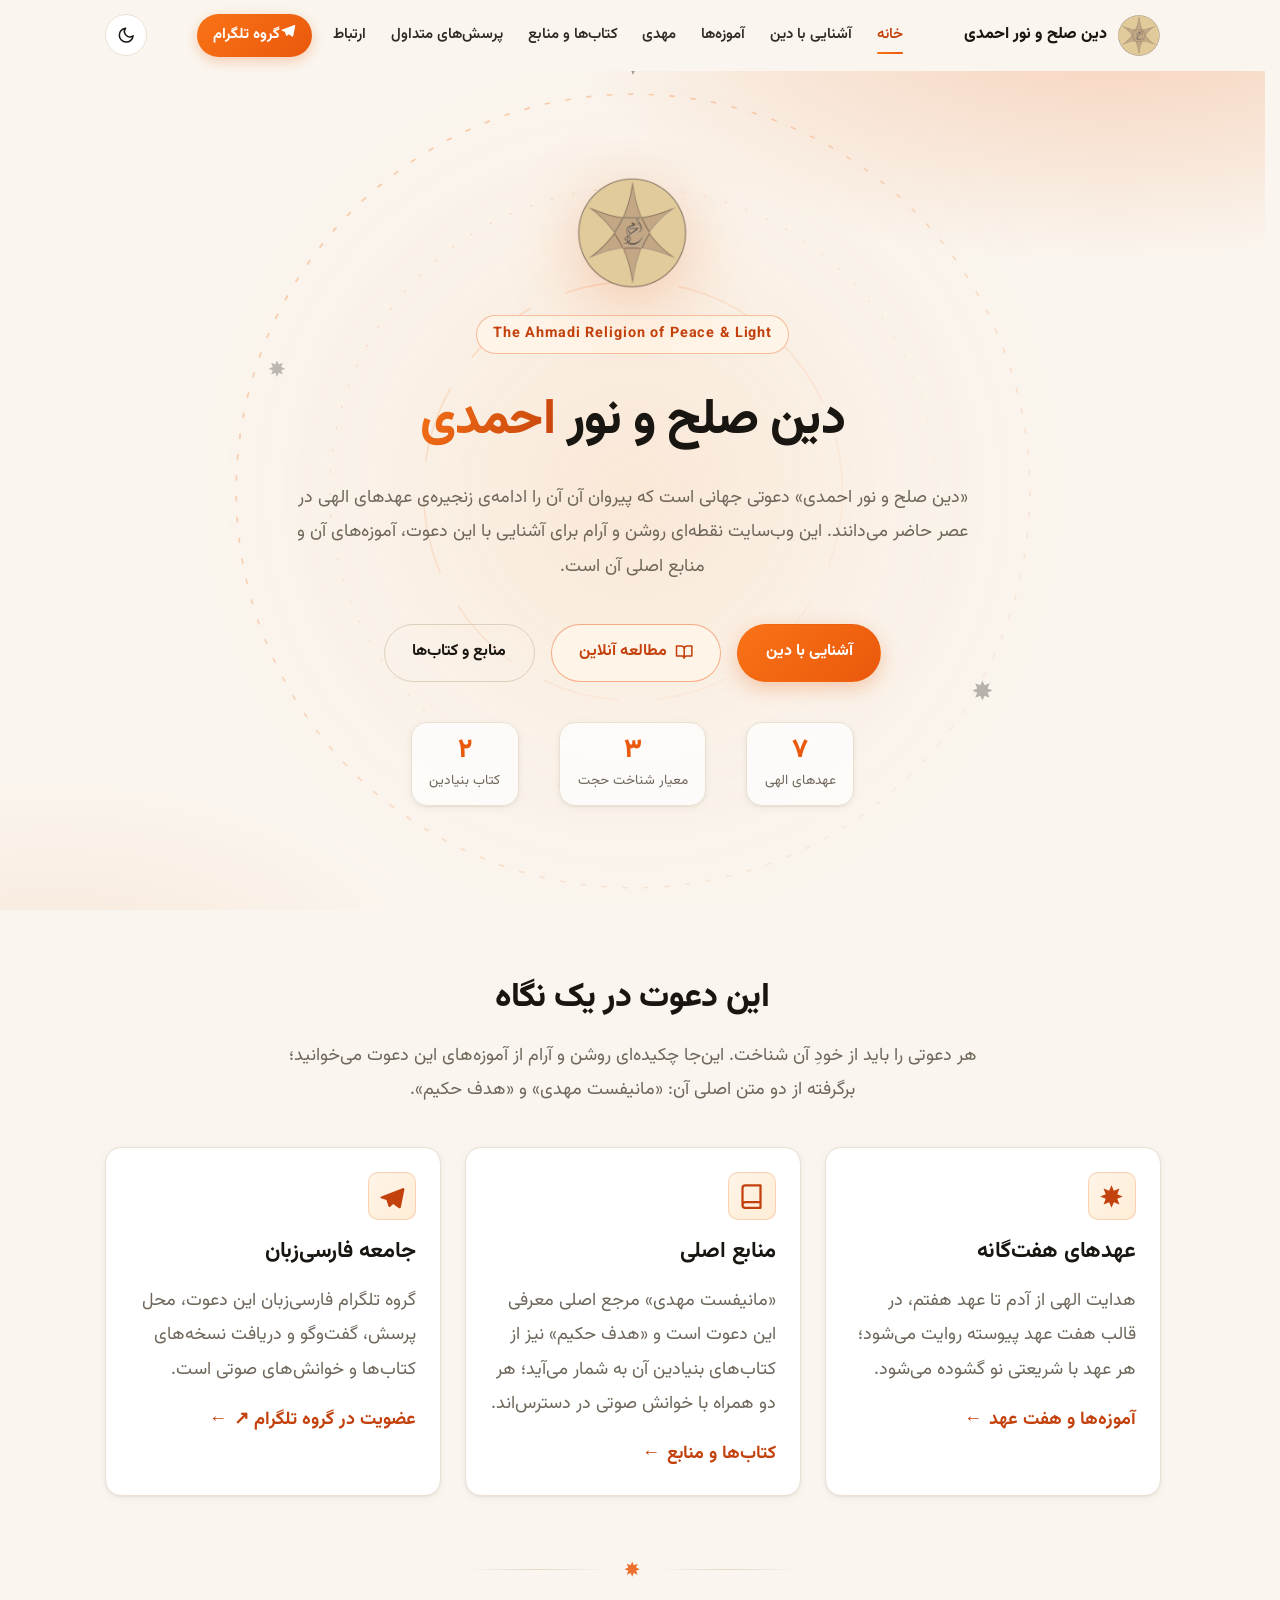
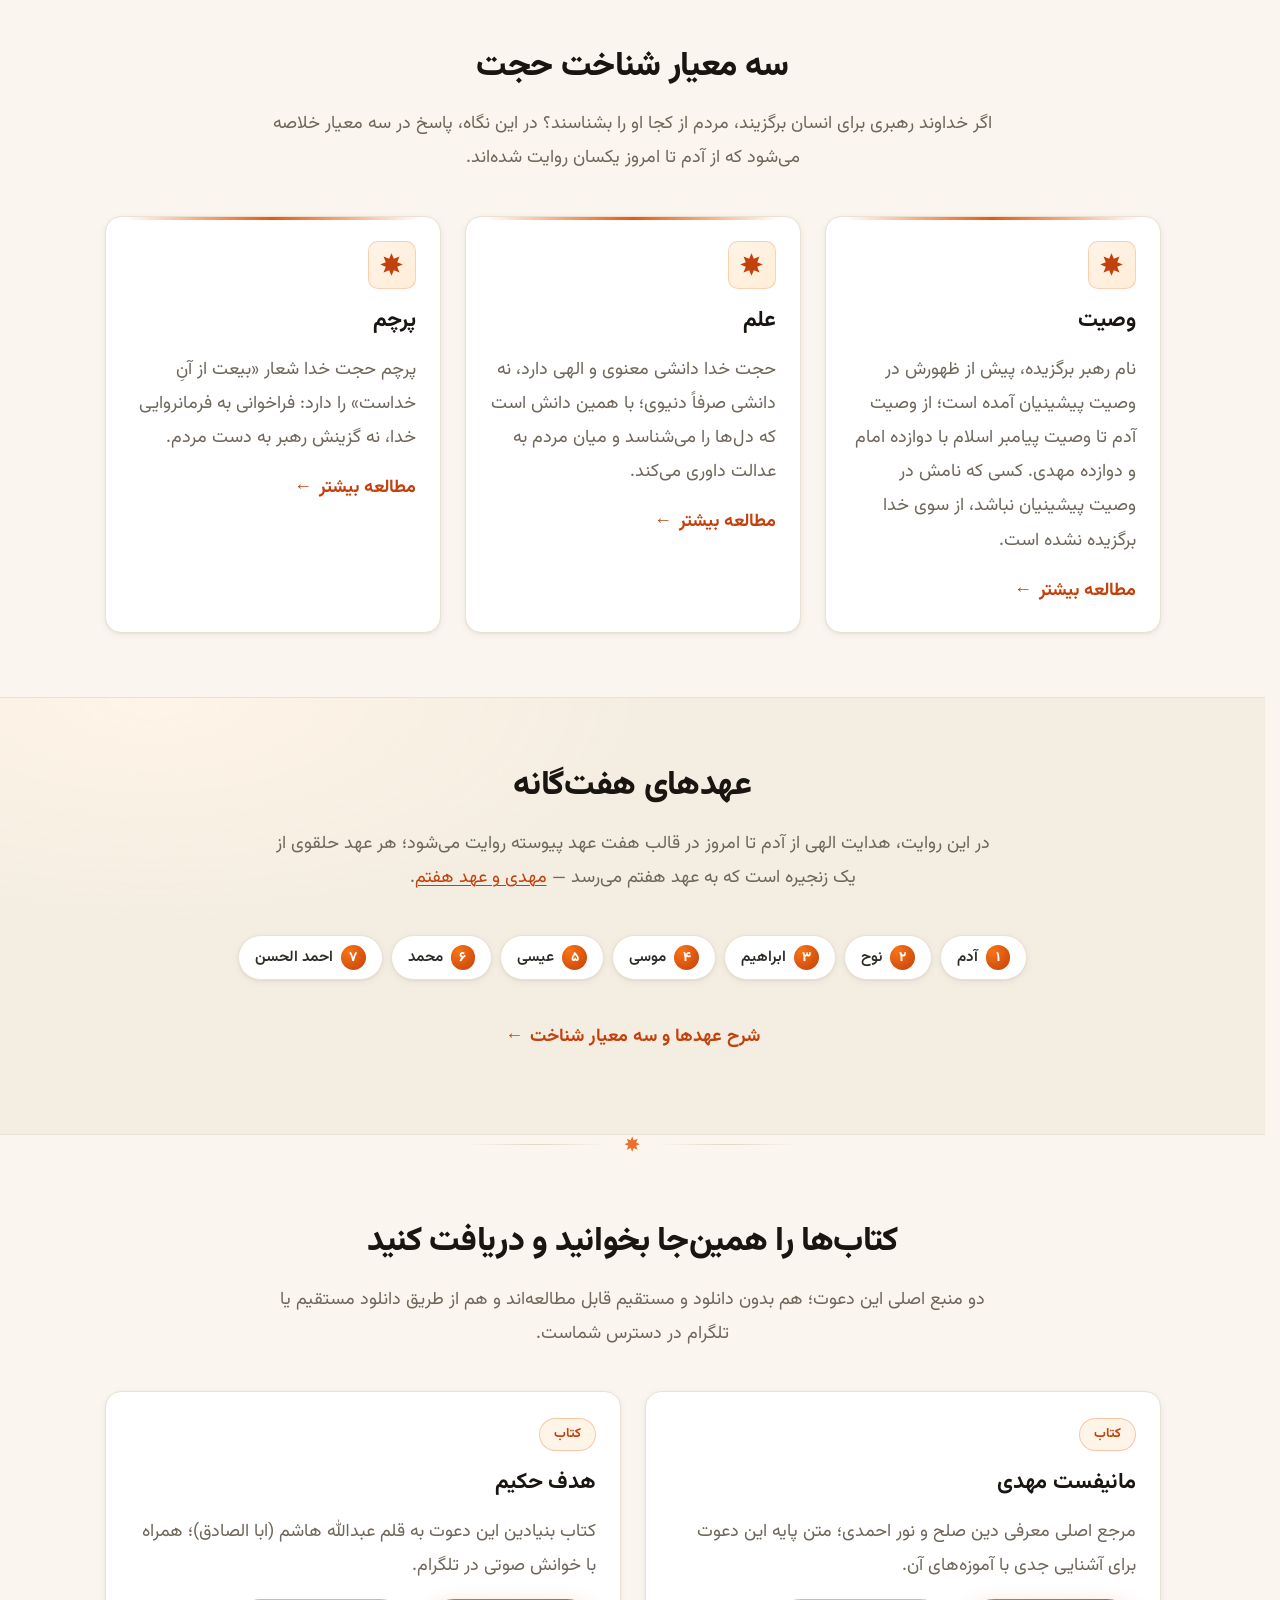
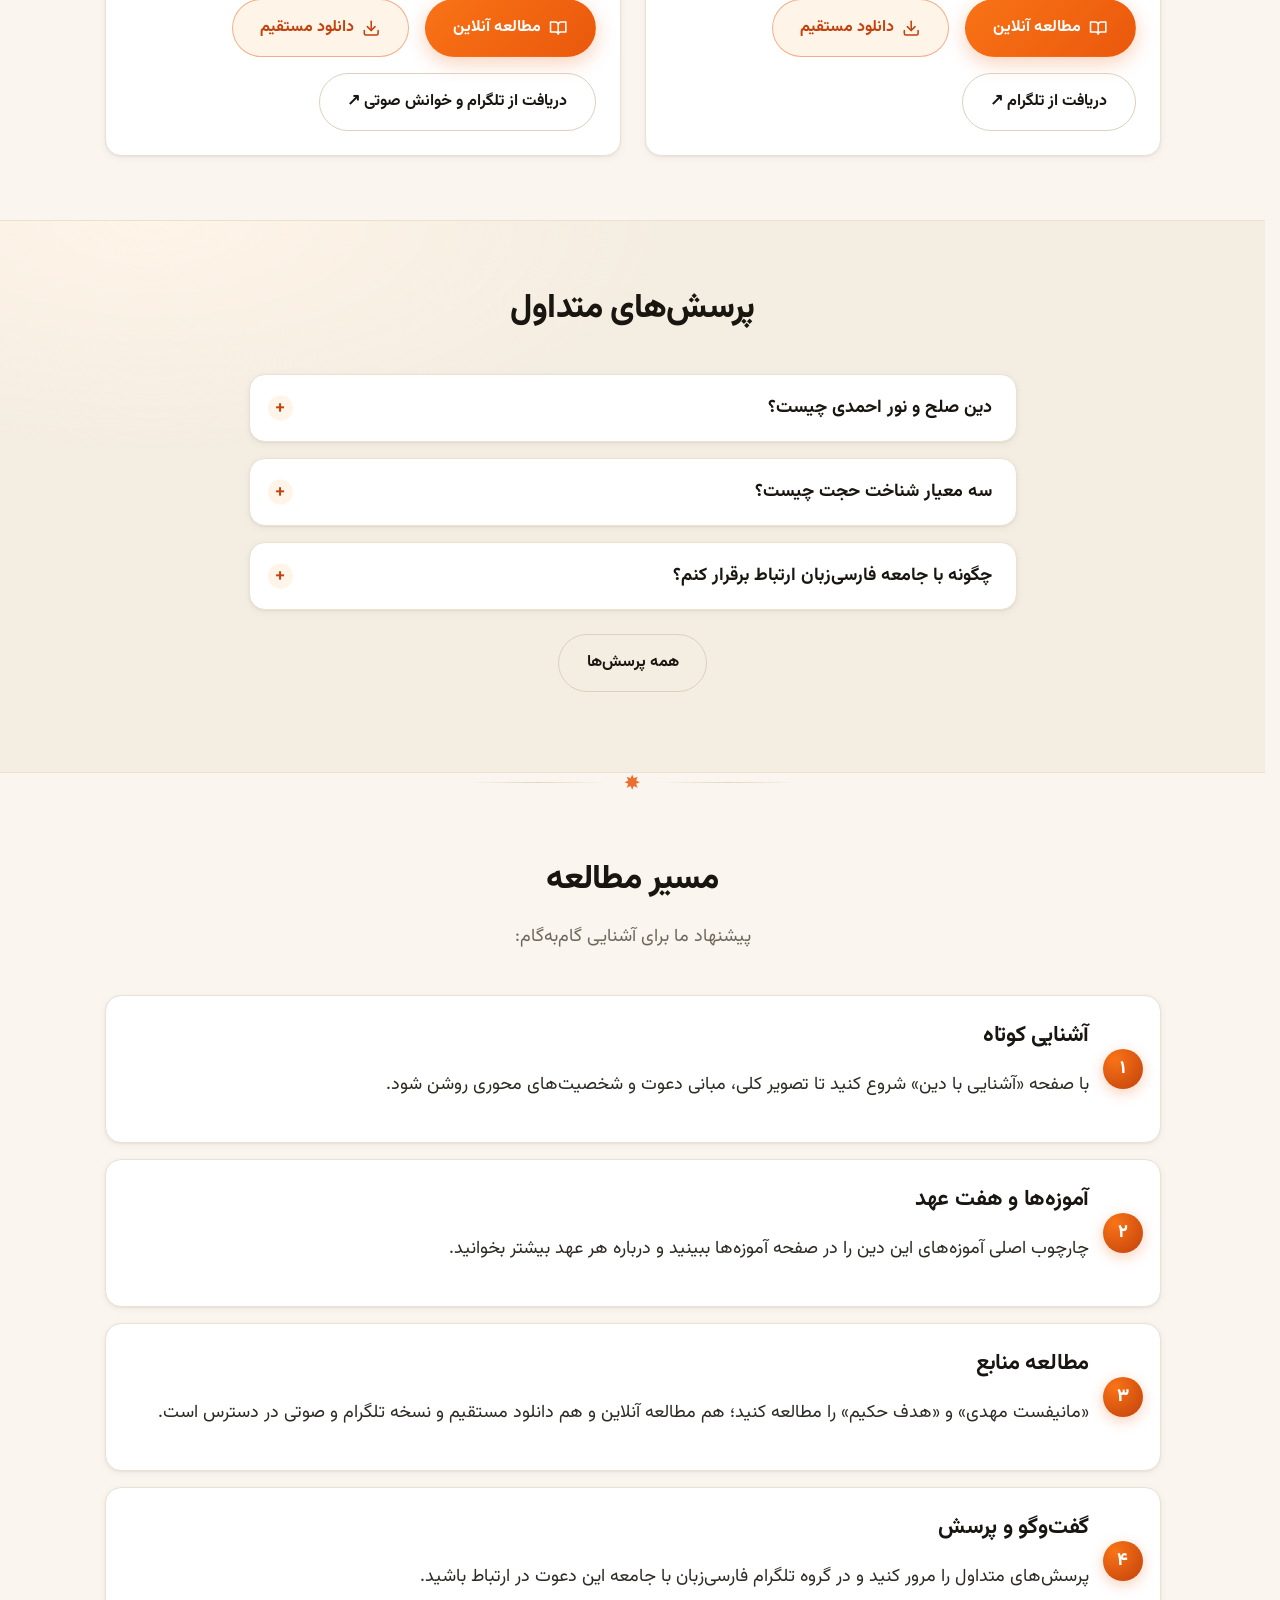
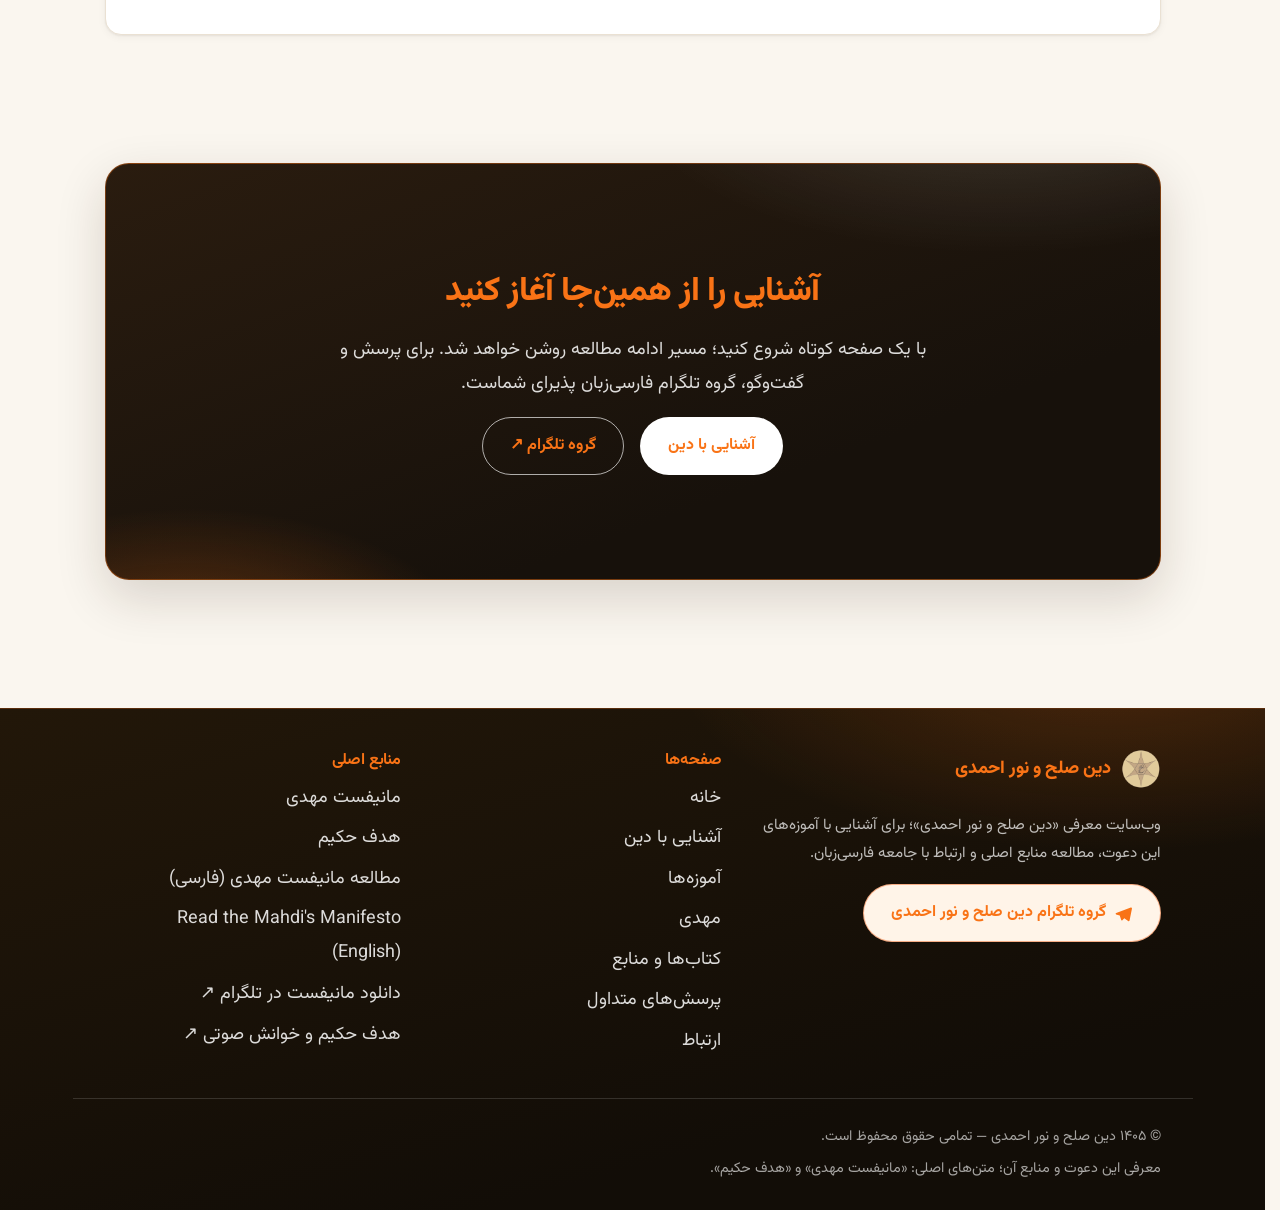
==== commit 54331506: "Simplify PDF reading and update resources" ====
--- a/index.html
+++ b/index.html
@@ -134,7 +134,7 @@
         </p>
         <div class="btn-row" data-reveal>
           <a class="btn btn--primary" href="about.html">آشنایی با دین</a>
-          <a class="btn btn--gold" href="reader.html?book=manifesto-fa"><svg class="ic" aria-hidden="true"><use href="#ic-reader"/></svg> مطالعه مانیفست</a>
+          <a class="btn btn--gold" href="assets/pdf/The_Mahdis_Manifesto_Booklet_Farsi.pdf" target="_blank" rel="noopener noreferrer"><svg class="ic" aria-hidden="true"><use href="#ic-reader"/></svg> مطالعه آنلاین</a>
           <a class="btn btn--ghost" href="resources.html">منابع و کتاب‌ها</a>
         </div>
         <ul class="hero__stats" data-reveal>
@@ -245,7 +245,7 @@
       <div class="container">
         <div class="section-head">
           <h2 id="books-title">کتاب‌ها را همین‌جا بخوانید و دریافت کنید</h2>
-          <p>دو منبع اصلی این دعوت؛ هم بدون دانلود و مستقیم در کتاب‌خوان وب‌سایت قابل مطالعه‌اند و هم از طریق دانلود مستقیم یا تلگرام در دسترس شماست.</p>
+          <p>دو منبع اصلی این دعوت؛ هم بدون دانلود و مستقیم قابل مطالعه‌اند و هم از طریق دانلود مستقیم یا تلگرام در دسترس شماست.</p>
         </div>
         <div class="card-grid card-grid--2">
           <article class="card resource-card" data-reveal>
@@ -253,7 +253,7 @@
             <h3>مانیفست مهدی</h3>
             <p>مرجع اصلی معرفی دین صلح و نور احمدی؛ متن پایه این دعوت برای آشنایی جدی با آموزه‌های آن.</p>
             <div class="btn-row">
-              <a class="btn btn--primary" href="reader.html?book=manifesto-fa"><svg class="ic" aria-hidden="true"><use href="#ic-reader"/></svg> مطالعه در وب‌سایت</a>
+              <a class="btn btn--primary" href="assets/pdf/The_Mahdis_Manifesto_Booklet_Farsi.pdf" target="_blank" rel="noopener noreferrer"><svg class="ic" aria-hidden="true"><use href="#ic-reader"/></svg> مطالعه آنلاین</a>
               <a class="btn btn--gold" href="https://theahmadireligion.org/download/42616/?tmstv=1765124110" target="_blank" rel="noopener" aria-label="دانلود مستقیم مانیفست مهدی — باز شدن در وب‌سایت رسمی"><svg class="ic" aria-hidden="true"><use href="#ic-download"/></svg> دانلود مستقیم</a>
               <a class="btn btn--ghost" href="https://t.me/theahmadireligion_farsi_channel/7125?single" target="_blank" rel="noopener" aria-label="دانلود مانیفست مهدی در تلگرام — باز شدن در تلگرام">دریافت از تلگرام ↗</a>
             </div>
@@ -263,13 +263,10 @@
             <h3>هدف حکیم</h3>
             <p>کتاب بنیادین این دعوت به قلم عبدالله هاشم (ابا الصادق)؛ همراه با خوانش صوتی در تلگرام.</p>
             <div class="btn-row">
-              <a class="btn btn--primary" href="https://theahmadireligion.org/download/42889/?tmstv=1765481076" target="_blank" rel="noopener" aria-label="دانلود مستقیم هدف حکیم — باز شدن در وب‌سایت رسمی"><svg class="ic" aria-hidden="true"><use href="#ic-download"/></svg> دانلود مستقیم</a>
-              <a class="btn btn--gold" href="https://t.me/theahmadireligion_farsi_channel/7121?single" target="_blank" rel="noopener" aria-label="هدف حکیم — دانلود کتاب و خوانش صوتی در تلگرام">دریافت از تلگرام و خوانش صوتی ↗</a>
+              <a class="btn btn--primary" href="assets/pdf/The-Goal-of-the-Wise-Persian.pdf" target="_blank" rel="noopener noreferrer"><svg class="ic" aria-hidden="true"><use href="#ic-reader"/></svg> مطالعه آنلاین</a>
+              <a class="btn btn--gold" href="https://theahmadireligion.org/download/42889/?tmstv=1765481076" target="_blank" rel="noopener" aria-label="دانلود مستقیم هدف حکیم — باز شدن در وب‌سایت رسمی"><svg class="ic" aria-hidden="true"><use href="#ic-download"/></svg> دانلود مستقیم</a>
+              <a class="btn btn--ghost" href="https://t.me/theahmadireligion_farsi_channel/7121?single" target="_blank" rel="noopener" aria-label="هدف حکیم — دانلود کتاب و خوانش صوتی در تلگرام">دریافت از تلگرام و خوانش صوتی ↗</a>
             </div>
-          </article>
-        </div>
-        <p class="text-center" style="margin-top: var(--space-4);">
-          <a class="card__link" href="resources.html">فهرست کامل منابع و نسخه‌های صوتی</a>
         </p>
       </div>
     </section>
@@ -320,7 +317,7 @@
           </li>
           <li data-reveal>
             <h3>مطالعه منابع</h3>
-            <p>«مانیفست مهدی» و «هدف حکیم» را مطالعه کنید؛ هم کتاب‌خوان وب‌سایت و هم دانلود مستقیم و نسخه تلگرام و صوتی در دسترس است.</p>
+            <p>«مانیفست مهدی» و «هدف حکیم» را مطالعه کنید؛ هم مطالعه آنلاین و هم دانلود مستقیم و نسخه تلگرام و صوتی در دسترس است.</p>
           </li>
           <li data-reveal>
             <h3>گفت‌وگو و پرسش</h3>
@@ -374,8 +371,8 @@
         <ul class="site-footer__links">
           <li><a href="manifesto.html">مانیفست مهدی</a></li>
           <li><a href="wisdom.html">هدف حکیم</a></li>
-          <li><a href="reader.html?book=manifesto-fa">مطالعه مانیفست مهدی (فارسی)</a></li>
-          <li><a href="reader.html?book=manifesto-en">Read the Mahdi's Manifesto (English)</a></li>
+          <li><a href="assets/pdf/The_Mahdis_Manifesto_Booklet_Farsi.pdf" target="_blank" rel="noopener noreferrer">مطالعه مانیفست مهدی (فارسی)</a></li>
+          <li><a href="assets/pdf/The-Mahdis-Manifesto.pdf" target="_blank" rel="noopener noreferrer">Read the Mahdi's Manifesto (English)</a></li>
           <li><a href="https://t.me/theahmadireligion_farsi_channel/7125?single" target="_blank" rel="noopener" aria-label="دانلود مانیفست مهدی در تلگرام — باز شدن در تلگرام">دانلود مانیفست در تلگرام ↗</a></li>
           <li><a href="https://t.me/theahmadireligion_farsi_channel/7121?single" target="_blank" rel="noopener" aria-label="هدف حکیم — دانلود کتاب و خوانش صوتی در تلگرام">هدف حکیم و خوانش صوتی ↗</a></li>
         </ul>
--- a/assets/css/style.css
+++ b/assets/css/style.css
@@ -1385,381 +1385,6 @@
   }
 }
 
-/* ============================================================
-   PDF READER (reader.html)
-   ============================================================ */
-.pr {
-  position: fixed;
-  inset: 0;
-  z-index: 90;
-  display: grid;
-  grid-template-rows: auto auto auto 1fr;
-  background:
-    radial-gradient(50rem 24rem at 90% -10%, var(--color-brand-glow), transparent 60%),
-    var(--color-bg);
-}
-
-.pr-bar {
-  display: flex;
-  align-items: center;
-  gap: 0.5rem;
-  padding: 0.55rem clamp(0.6rem, 2.5vw, 1.25rem);
-  background: var(--color-header-bg);
-  backdrop-filter: blur(14px);
-  -webkit-backdrop-filter: blur(14px);
-  border-bottom: 1px solid var(--color-border);
-  flex-wrap: wrap;
-}
-
-.pr-home {
-  display: inline-flex;
-  align-items: center;
-  gap: 0.4rem;
-  text-decoration: none;
-  color: var(--color-ink-strong);
-  font-weight: 800;
-  font-size: 0.95rem;
-  padding: 0.45rem 0.8rem;
-  border-radius: var(--radius-pill);
-  border: 1px solid var(--color-border);
-  background: var(--color-surface);
-  transition: background-color var(--speed) ease, color var(--speed) ease, border-color var(--speed) ease;
-}
-
-.pr-home:hover {
-  background: var(--color-brand-soft);
-  color: var(--color-brand-strong);
-  border-color: var(--color-brand);
-}
-
-.pr-home svg { width: 1em; height: 1em; }
-
-.pr-title {
-  flex: 1;
-  min-width: 6rem;
-  font-weight: 800;
-  color: var(--color-ink-strong);
-  font-size: 0.98rem;
-  white-space: nowrap;
-  overflow: hidden;
-  text-overflow: ellipsis;
-}
-
-.pr-tools {
-  display: flex;
-  align-items: center;
-  gap: 0.3rem;
-  flex-wrap: wrap;
-}
-
-.pr-btn {
-  display: inline-flex;
-  align-items: center;
-  justify-content: center;
-  min-width: 2.35rem;
-  height: 2.35rem;
-  padding: 0 0.5rem;
-  border-radius: var(--radius-s);
-  border: 1px solid var(--color-border);
-  background: var(--color-surface);
-  color: var(--color-ink-strong);
-  cursor: pointer;
-  font: inherit;
-  transition: background-color var(--speed) ease, color var(--speed) ease,
-    border-color var(--speed) ease, transform var(--speed) ease;
-}
-
-.pr-btn:hover:not(:disabled) {
-  background: var(--color-brand-soft);
-  border-color: var(--color-brand);
-  color: var(--color-brand-strong);
-}
-
-.pr-btn:disabled { opacity: 0.45; cursor: not-allowed; }
-
-.pr-btn svg { width: 1.05rem; height: 1.05rem; }
-
-.pr-btn.is-active {
-  background: var(--color-brand);
-  border-color: var(--color-brand);
-  color: #fff;
-}
-
-.pr-sep {
-  width: 1px;
-  height: 1.5rem;
-  background: var(--color-border-strong);
-  margin-inline: 0.25rem;
-}
-
-.pr-pageform {
-  display: inline-flex;
-  align-items: center;
-  gap: 0.35rem;
-  font-size: 0.92rem;
-  color: var(--color-muted);
-}
-
-.pr-pageform input {
-  width: 3.2rem;
-  text-align: center;
-  font: inherit;
-  font-weight: 700;
-  color: var(--color-ink-strong);
-  background: var(--color-surface);
-  border: 1px solid var(--color-border);
-  border-radius: var(--radius-s);
-  padding: 0.42rem 0.2rem;
-}
-
-.pr-pageform input:focus {
-  border-color: var(--color-brand);
-  outline: 2px solid var(--color-brand);
-  outline-offset: 1px;
-}
-
-.pr-zoom-label {
-  min-width: 3.1rem;
-  text-align: center;
-  font-size: 0.88rem;
-  font-weight: 700;
-  color: var(--color-muted);
-  font-variant-numeric: tabular-nums;
-}
-
-/* Search bar */
-.pr-search {
-  display: flex;
-  align-items: center;
-  gap: 0.45rem;
-  padding: 0.5rem clamp(0.6rem, 2.5vw, 1.25rem);
-  background: var(--color-surface-2);
-  border-bottom: 1px solid var(--color-border);
-}
-
-.pr-search[hidden] { display: none; }
-
-.pr-search input {
-  flex: 1;
-  min-width: 8rem;
-  font: inherit;
-  font-size: 0.95rem;
-  padding: 0.5rem 0.85rem;
-  border-radius: var(--radius-pill);
-  border: 1px solid var(--color-border);
-  background: var(--color-surface);
-  color: var(--color-ink-strong);
-}
-
-.pr-search input:focus {
-  border-color: var(--color-brand);
-  outline: 2px solid var(--color-brand);
-  outline-offset: 1px;
-}
-
-.pr-search__status {
-  font-size: 0.85rem;
-  color: var(--color-muted);
-  white-space: nowrap;
-  font-variant-numeric: tabular-nums;
-}
-
-/* Progress strip */
-.pr-progress {
-  height: 3px;
-  background: color-mix(in srgb, var(--color-border) 55%, transparent);
-}
-
-.pr-progress span {
-  display: block;
-  height: 100%;
-  width: 0%;
-  background: linear-gradient(270deg, var(--color-brand-bright), var(--color-brand-strong));
-  transition: width 240ms ease;
-}
-
-/* Viewport */
-.pr-viewport {
-  position: relative;
-  overflow: auto;
-  overscroll-behavior: contain;
-  -webkit-overflow-scrolling: touch;
-  outline-offset: -3px;
-}
-
-.pr-doc {
-  position: relative;
-  margin: 0 auto;
-  padding: 1rem 0 3rem;
-  width: min(100%, 64rem);
-}
-
-.pr-page {
-  position: absolute;
-  inset-inline: 0;
-  display: flex;
-  justify-content: center;
-}
-
-.pr-frame {
-  position: relative;
-  flex: none;
-  margin-inline: auto; /* keeps both overflow sides reachable when zoomed */
-  box-shadow: var(--shadow-l);
-  border-radius: 6px;
-  overflow: hidden;
-  background: #fff;
-  line-height: 0;
-}
-
-[data-theme="dark"] .pr-frame {
-  background: #101010;
-  box-shadow: 0 18px 50px rgba(0, 0, 0, 0.6);
-}
-
-.pr-canvas {
-  display: block;
-  width: 100%;
-  height: auto;
-}
-
-/* Veil-style two-layer dark mode: invert the base canvas softly;
-   the overlay canvas on top repaints original-color images. */
-.pr-canvas--base.is-dark {
-  filter: invert(0.86) hue-rotate(180deg);
-}
-
-.pr-canvas--overlay {
-  position: absolute;
-  inset: 0;
-  width: 100%;
-  height: 100%;
-  pointer-events: none;
-}
-
-/* pdf.js text layer */
-.pr-text {
-  position: absolute;
-  inset: 0;
-  overflow: clip;
-  opacity: 1;
-  line-height: 1;
-  text-size-adjust: none;
-  -webkit-text-size-adjust: none;
-  forced-color-adjust: none;
-  transform-origin: 0 0;
-  caret-color: CanvasText;
-  z-index: 2;
-}
-
-.pr-text :is(span, br) {
-  color: transparent;
-  position: absolute;
-  white-space: pre;
-  cursor: text;
-  transform-origin: 0% 0%;
-}
-
-.pr-text span.markedContent {
-  top: 0;
-  height: 0;
-}
-
-.pr-text :is(span, br)::selection {
-  background: rgba(234, 88, 12, 0.3);
-}
-
-.pr-text mark {
-  color: transparent;
-  background: rgba(234, 88, 12, 0.38);
-  border-radius: 2px;
-}
-
-.pr-text mark.is-active {
-  background: rgba(234, 88, 12, 0.75);
-  outline: 2px solid var(--color-brand);
-}
-
-.pr-page.is-loading::after {
-  content: "";
-  position: absolute;
-  inset: 0;
-  background:
-    linear-gradient(100deg, transparent 30%, rgba(255, 255, 255, 0.45) 50%, transparent 70%),
-    var(--color-surface-2);
-  background-size: 220% 100%;
-  animation: pr-shimmer 1.4s linear infinite;
-  border-radius: 6px;
-}
-
-@keyframes pr-shimmer {
-  from { background-position: 200% 0; }
-  to { background-position: -60% 0; }
-}
-
-/* Loading & error overlays */
-.pr-overlay {
-  position: fixed;
-  inset: 0;
-  z-index: 5;
-  display: grid;
-  place-items: center;
-  padding: var(--space-4);
-  background: color-mix(in srgb, var(--color-bg) 82%, transparent);
-  backdrop-filter: blur(6px);
-  -webkit-backdrop-filter: blur(6px);
-  text-align: center;
-}
-
-.pr-overlay[hidden] { display: none; }
-
-.pr-spinner {
-  width: 3.4rem;
-  height: 3.4rem;
-  margin-inline: auto;
-  border-radius: 50%;
-  border: 3px solid var(--color-brand-soft);
-  border-top-color: var(--color-brand);
-  animation: pr-spin 0.9s linear infinite;
-}
-
-@keyframes pr-spin { to { transform: rotate(360deg); } }
-
-.pr-overlay h2 { margin-top: var(--space-3); }
-
-.pr-overlay .pr-error__actions {
-  display: flex;
-  flex-wrap: wrap;
-  gap: var(--space-3);
-  justify-content: center;
-  margin-top: var(--space-4);
-}
-
-/* Toast */
-.pr-toast {
-  position: fixed;
-  bottom: 1.2rem;
-  left: 50%;
-  transform: translate(-50%, 1rem);
-  z-index: 95;
-  background: var(--color-ink-strong);
-  color: var(--color-bg);
-  padding: 0.6rem 1.2rem;
-  border-radius: var(--radius-pill);
-  font-size: 0.92rem;
-  font-weight: 600;
-  opacity: 0;
-  pointer-events: none;
-  transition: opacity 240ms ease, transform 240ms var(--ease-out);
-  max-width: min(92vw, 30rem);
-  text-align: center;
-}
-
-.pr-toast.is-visible {
-  opacity: 1;
-  transform: translate(-50%, 0);
-}
-
 /* ---------- Responsive ---------- */
 @media (min-width: 40em) {
   .card-grid--2 { grid-template-columns: repeat(2, 1fr); }
@@ -1833,13 +1458,6 @@
   .hero { padding-block: var(--space-7); }
 }
 
-@media (max-width: 47.99em) {
-  .pr-bar { padding-block: 0.45rem; }
-  .pr-title { font-size: 0.9rem; }
-  .pr-tools { gap: 0.2rem; }
-  .pr-pageform { display: none; }
-}
-
 /* ---------- Reduced motion ---------- */
 @media (prefers-reduced-motion: reduce) {
   html { scroll-behavior: auto; }
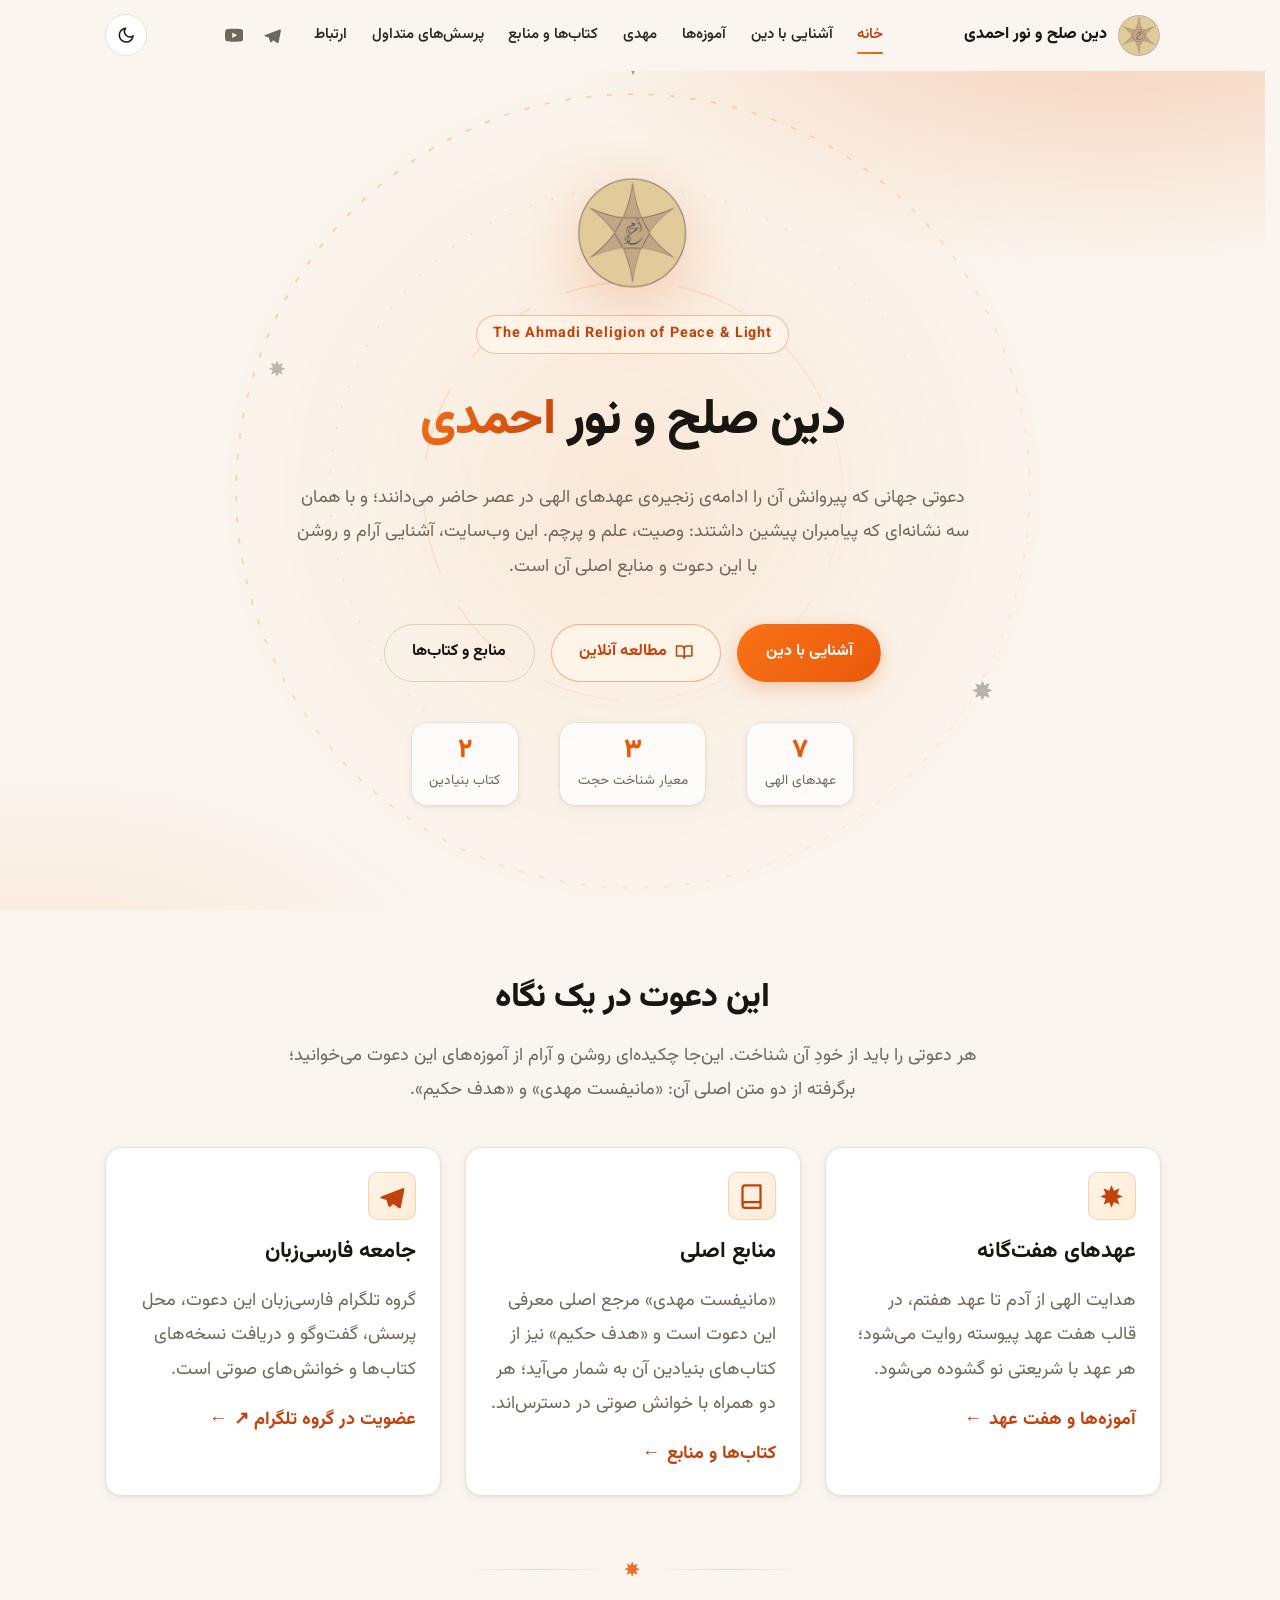
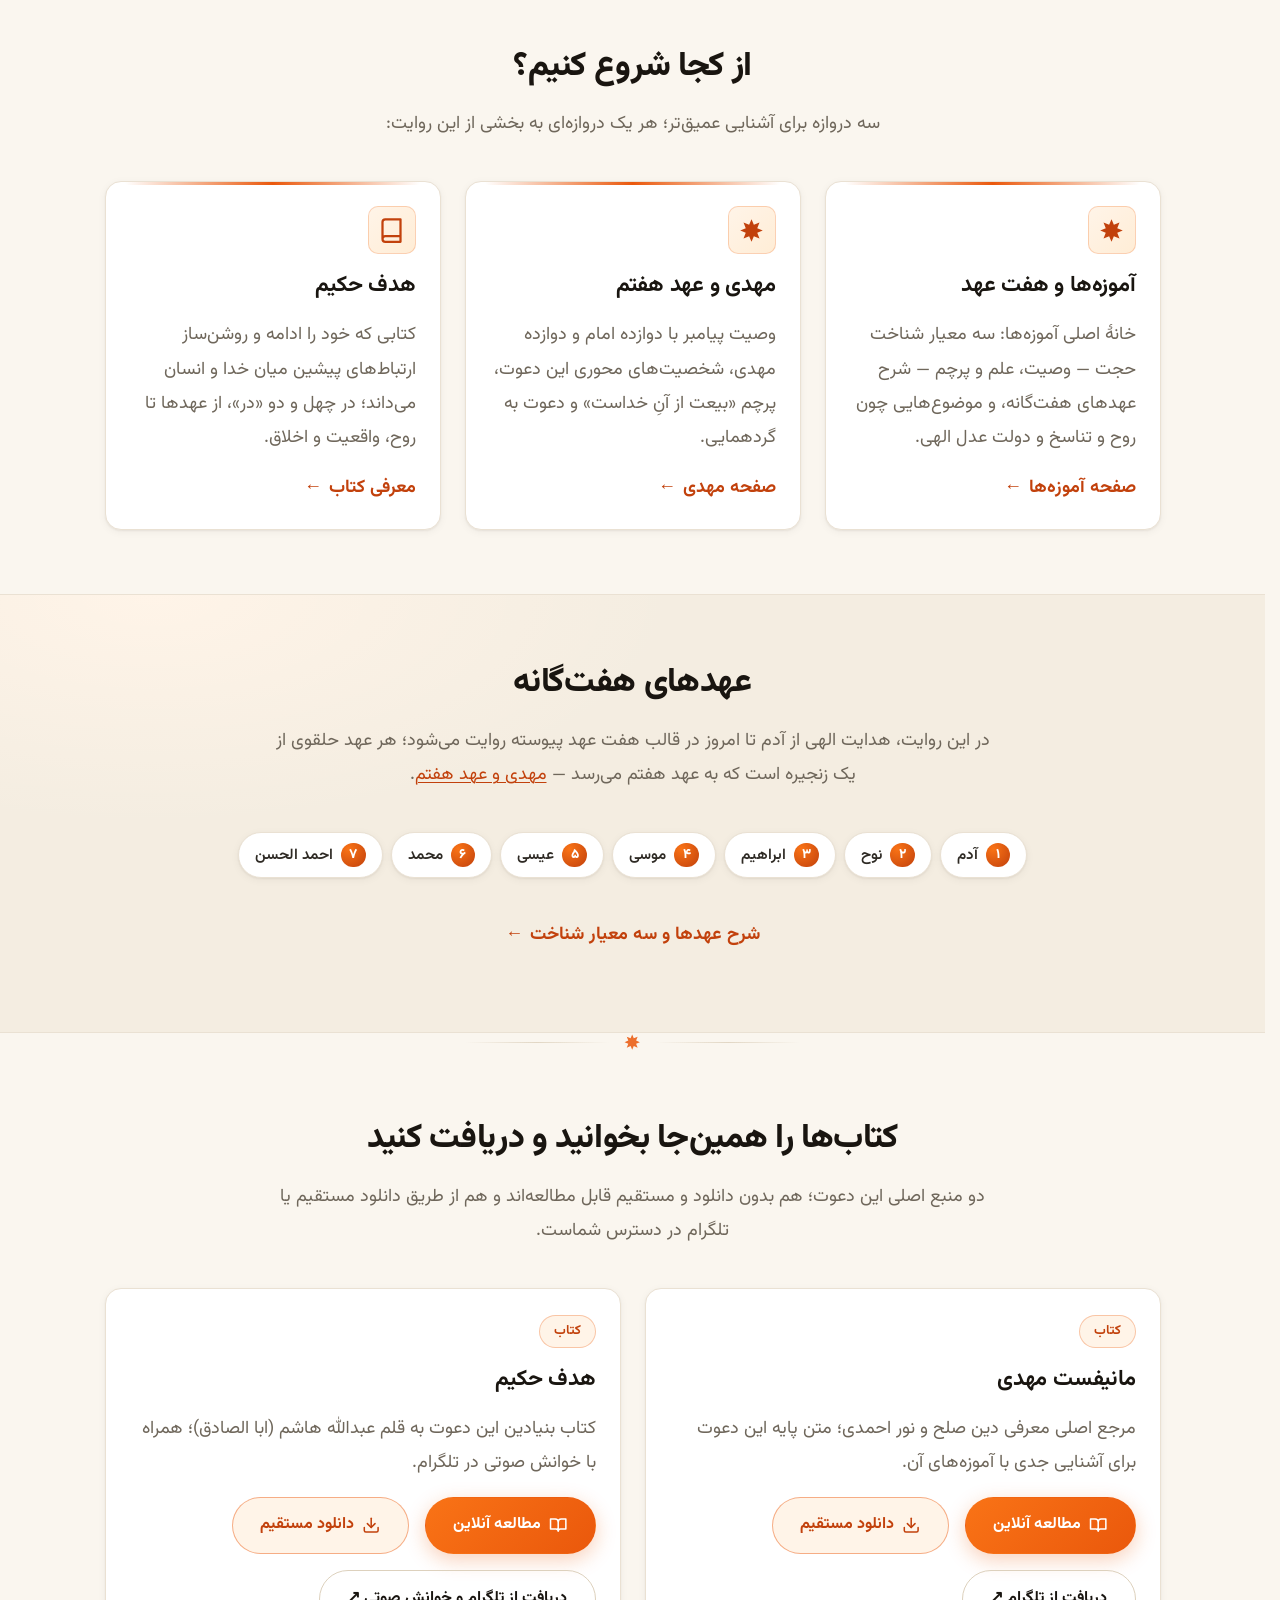
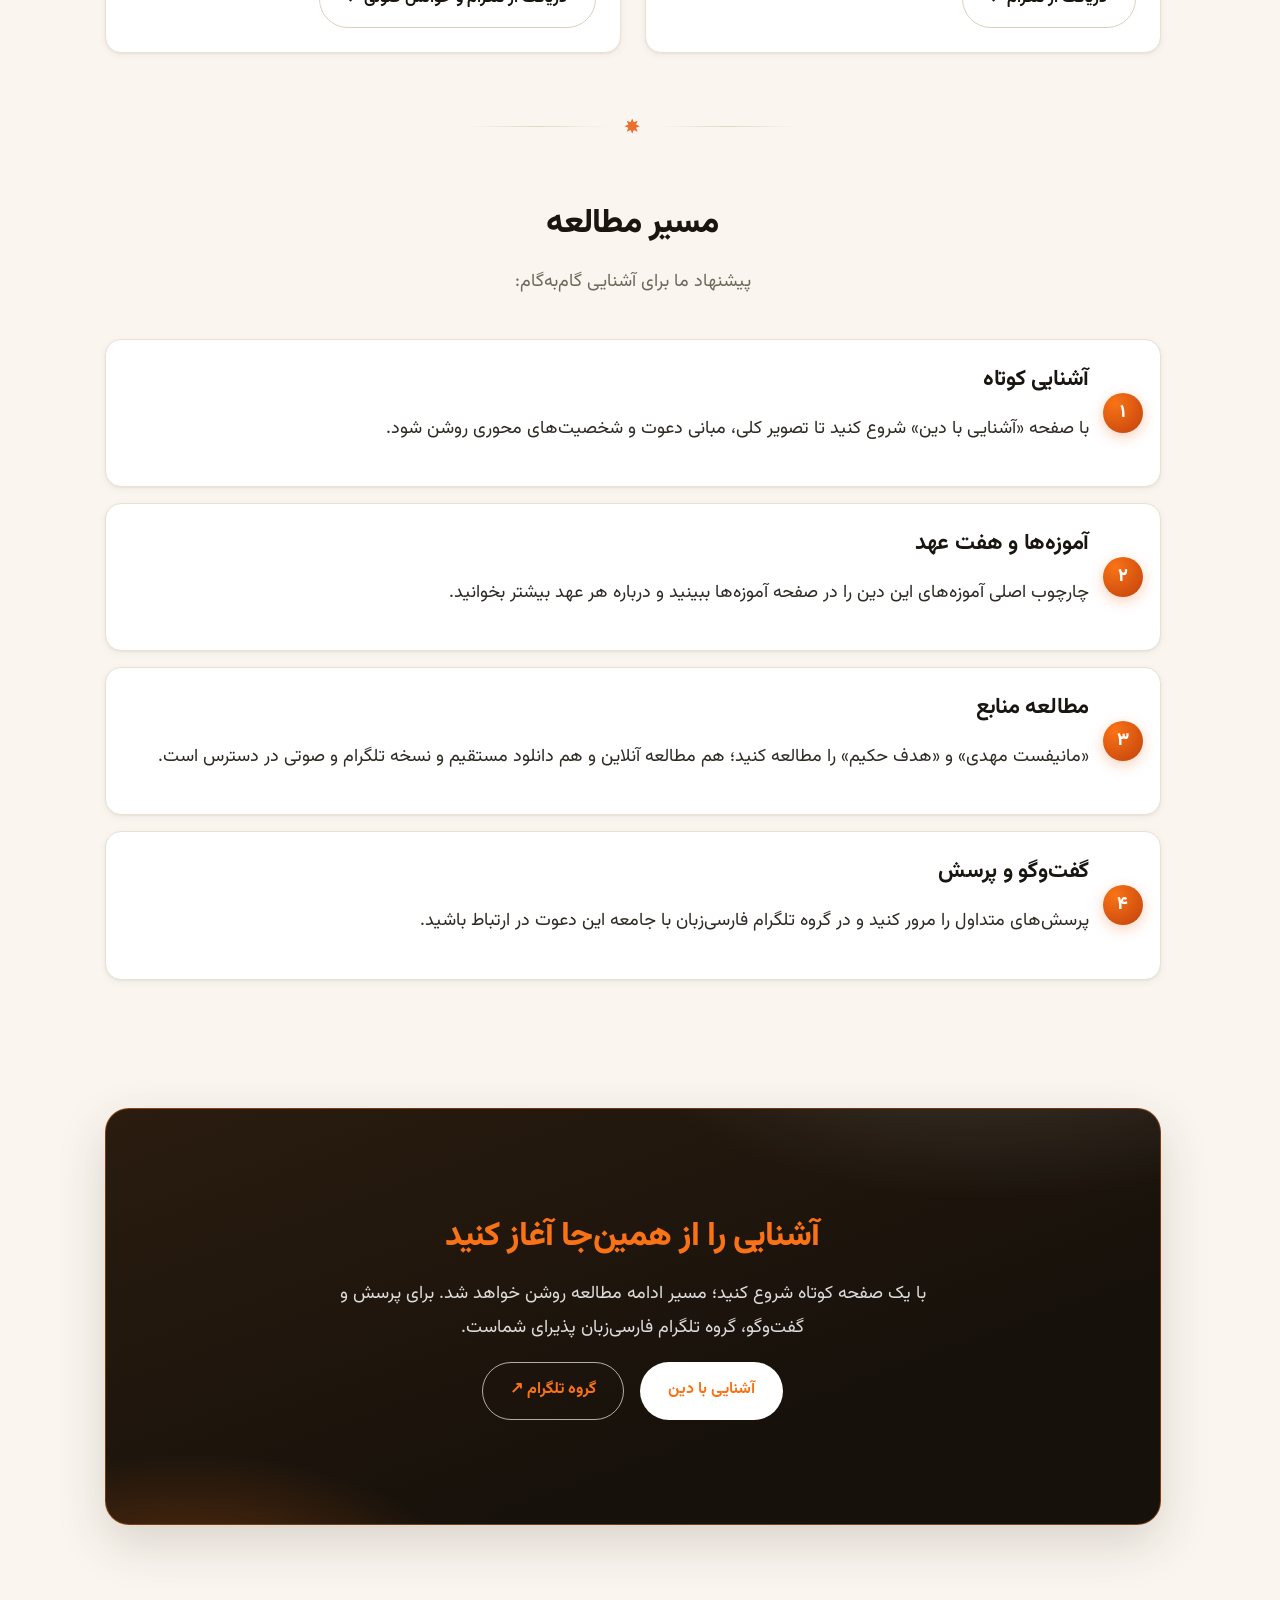
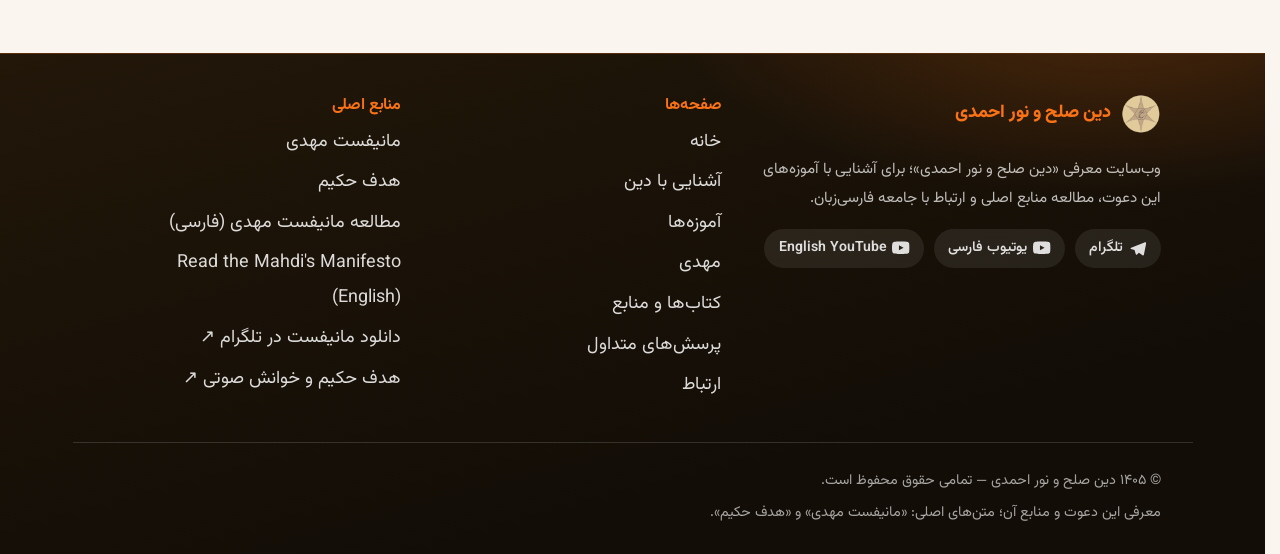
==== commit f33381f4: "Rebuild Persian website content and responsive navigation" ====
--- a/index.html
+++ b/index.html
@@ -5,7 +5,7 @@
   <script>(function(){try{var t=localStorage.getItem("ahmadi-theme");if(!t){t=window.matchMedia&&window.matchMedia("(prefers-color-scheme: dark)").matches?"dark":"light";}document.documentElement.setAttribute("data-theme",t);document.documentElement.classList.add("js");}catch(e){document.documentElement.classList.add("js");}})();</script>
   <meta name="viewport" content="width=device-width, initial-scale=1">
   <title>دین صلح و نور احمدی | معرفی، آموزه‌ها و منابع</title>
-  <meta name="description" content="وب‌سایت معرفی دین صلح و نور احمدی؛ آشنایی با این دعوت، آموزه‌ها و عهدهای هفت‌گانه، منابع اصلی چون مانیفست مهدی و هدف حکیم، و ارتباط با جامعه فارسی‌زبان.">
+  <meta name="description" content="دروازه آشنایی با دین صلح و نور احمدی: روایت عهدهای هفت‌گانه، سه معیار شناخت حجت، کتاب‌های مانیفست مهدی و هدف حکیم، و پیوند با جامعه فارسی‌زبان.">
   <link rel="canonical" href="https://alirezaiwisi1.github.io/Ahmadiwebsite/">
   <meta property="og:type" content="website">
   <meta property="og:locale" content="fa_IR">
@@ -61,6 +61,7 @@
     <symbol id="ic-moon" viewBox="0 0 24 24"><path fill="none" stroke="currentColor" stroke-width="2" stroke-linecap="round" stroke-linejoin="round" d="M21 12.79A9 9 0 1 1 11.21 3 7 7 0 0 0 21 12.79z"/></symbol>
     <symbol id="ic-sun" viewBox="0 0 24 24"><g fill="none" stroke="currentColor" stroke-width="2" stroke-linecap="round" stroke-linejoin="round"><circle cx="12" cy="12" r="4.5"/><line x1="12" y1="1.5" x2="12" y2="3.5"/><line x1="12" y1="20.5" x2="12" y2="22.5"/><line x1="4.6" y1="4.6" x2="6" y2="6"/><line x1="18" y1="18" x2="19.4" y2="19.4"/><line x1="1.5" y1="12" x2="3.5" y2="12"/><line x1="20.5" y1="12" x2="22.5" y2="12"/><line x1="4.6" y1="19.4" x2="6" y2="18"/><line x1="18" y1="6" x2="19.4" y2="4.6"/></g></symbol>
     <symbol id="ic-star8" viewBox="0 0 24 24"><path fill="currentColor" d="M22 12 17.1 14.1 19.1 19.1 14.1 17.1 12 22 9.9 17.1 4.9 19.1 6.9 14.1 2 12 6.9 9.9 4.9 4.9 9.9 6.9 12 2 14.1 6.9 19.1 4.9 17.1 9.9Z"/></symbol>
+    <symbol id="ic-yt" viewBox="0 0 24 24"><path fill="currentColor" d="M23.5 6.2c-.3-1-1.1-1.8-2.1-2.1C19.5 3.5 12 3.5 12 3.5s-7.5 0-9.4.6c-1 .3-1.8 1.1-2.1 2.1C0 8.1 0 12 0 12s0 3.9.5 5.8c.3 1 1.1 1.8 2.1 2.1 1.9.6 9.4.6 9.4.6s7.5 0 9.4-.6c1-.3 1.8-1.1 2.1-2.1.5-1.9.5-5.8.5-5.8s0-3.9-.5-5.8zM9.5 15.5V8.5l6.3 3.5-6.3 3.5z"/></symbol>
   </svg>
 
   <div class="reading-progress" aria-hidden="true"><span></span></div>
@@ -76,15 +77,31 @@
           <span class="site-nav__toggle-bars" aria-hidden="true"></span>
         </button>
         <ul class="site-nav__list" id="primary-menu">
-          <li><a href="index.html" aria-current="page">خانه</a></li>
+          <li class="nav-home"><a href="index.html" aria-current="page">خانه</a></li>
           <li><a href="about.html">آشنایی با دین</a></li>
           <li><a href="teachings.html">آموزه‌ها</a></li>
           <li><a href="mahdi.html">مهدی</a></li>
           <li><a href="resources.html">کتاب‌ها و منابع</a></li>
-          <li><a href="faq.html">پرسش‌های متداول</a></li>
-          <li><a href="contact.html">ارتباط</a></li>
-          <li><a class="nav-tg" href="https://t.me/theahmadireligionfarsi" target="_blank" rel="noopener" aria-label="گروه تلگرام دین صلح و نور احمدی — باز شدن در تلگرام"><svg class="ic" aria-hidden="true"><use href="#ic-tg"/></svg>گروه تلگرام</a></li>
-        </ul>
+          <li class="nav-sec"><a href="faq.html">پرسش‌های متداول</a></li>
+          <li class="nav-sec"><a href="contact.html">ارتباط</a></li>
+          <li class="nav-more-wrap">
+            <button class="nav-more-btn" type="button" aria-expanded="false" aria-haspopup="true">
+              بیشتر <svg width="10" height="10" viewBox="0 0 24 24" fill="none" stroke="currentColor" stroke-width="2.5" stroke-linecap="round" aria-hidden="true"><polyline points="6 9 12 15 18 9"/></svg>
+            </button>
+            <div class="nav-more-dropdown">
+              <a href="faq.html">پرسش‌های متداول</a>
+              <a href="contact.html">ارتباط</a>
+              <a href="manifesto.html">مانیفست مهدی</a>
+              <a href="wisdom.html">هدف حکیم</a>
+            </div>
+          </li>
+          <li class="nav-social-item"><a class="nav-tg" href="https://t.me/theahmadireligionfarsi" target="_blank" rel="noopener" aria-label="گروه تلگرام دین صلح و نور احمدی — باز شدن در تلگرام"><svg class="ic" aria-hidden="true"><use href="#ic-tg"/></svg>گروه تلگرام</a></li>
+          <li class="nav-social-item"><a class="nav-tg" href="https://youtube.com/@ahmadireligion_fa" target="_blank" rel="noopener" aria-label="کانال یوتیوب فارسی دین صلح و نور احمدی — باز شدن در یوتیوب"><svg class="ic" aria-hidden="true"><use href="#ic-yt"/></svg>یوتیوب فارسی</a></li>
+        </ul>
+        <div class="nav-social">
+          <a href="https://t.me/theahmadireligionfarsi" target="_blank" rel="noopener" aria-label="گروه تلگرام دین صلح و نور احمدی"><svg class="ic" aria-hidden="true"><use href="#ic-tg"/></svg></a>
+          <a href="https://youtube.com/@ahmadireligion_fa" target="_blank" rel="noopener" aria-label="کانال یوتیوب فارسی دین صلح و نور احمدی"><svg class="ic" aria-hidden="true"><use href="#ic-yt"/></svg></a>
+        </div>
       </nav>
       <button class="theme-toggle" id="theme-toggle" type="button" aria-label="تغییر پوسته روشن و تاریک" aria-pressed="false">
         <svg class="ic theme-toggle__icon theme-toggle__icon--moon" aria-hidden="true"><use href="#ic-moon"/></svg>
@@ -120,7 +137,7 @@
           </g>
           <use href="#ic-star8" x="435" y="45" width="30" height="30" fill="#f97316" opacity="0.8"/>
           <use href="#ic-star8" x="118" y="330" width="18" height="18" fill="#f97316" opacity="0.55"/>
-          <use href="#ic-star8" x="756" y="620" width="22" height="22" fill="#f97316" opacity="0.6"/>
+<use href="#ic-star8" x="756" y="620" width="22" height="22" fill="#f97316" opacity="0.6"/>
         </svg>
       </div>
 
@@ -129,8 +146,9 @@
         <p class="hero__eyebrow" data-reveal>The Ahmadi Religion of Peace &amp; Light</p>
         <h1 id="hero-title" data-reveal>دین صلح و نور <span class="text-gold">احمدی</span></h1>
         <p class="hero__lead" data-reveal>
-          «دین صلح و نور احمدی» دعوتی جهانی است که پیروان آن آن را ادامه‌ی زنجیره‌ی عهدهای الهی در عصر حاضر
-          می‌دانند. این وب‌سایت نقطه‌ای روشن و آرام برای آشنایی با این دعوت، آموزه‌های آن و منابع اصلی آن است.
+          دعوتی جهانی که پیروانش آن را ادامه‌ی زنجیره‌ی عهدهای الهی در عصر حاضر می‌دانند؛ و با همان سه
+          نشانه‌ای که پیامبران پیشین داشتند: وصیت، علم و پرچم. این وب‌سایت، آشنایی آرام و روشن با این
+          دعوت و منابع اصلی آن است.
         </p>
         <div class="btn-row" data-reveal>
           <a class="btn btn--primary" href="about.html">آشنایی با دین</a>
@@ -180,34 +198,33 @@
 
     <div class="ornament" aria-hidden="true"><svg class="ic"><use href="#ic-star8"/></svg></div>
 
-    <!-- Three recognition criteria -->
+    <!-- Core teachings gateway -->
     <section class="section" aria-labelledby="criteria-title">
       <div class="container">
         <div class="section-head">
-          <h2 id="criteria-title">سه معیار شناخت حجت</h2>
+          <h2 id="criteria-title">از کجا شروع کنیم؟</h2>
           <p>
-            اگر خداوند رهبری برای انسان برگزیند، مردم از کجا او را بشناسند؟ در این نگاه، پاسخ در سه معیار
-            خلاصه می‌شود که از آدم تا امروز یکسان روایت شده‌اند.
+            سه دروازه برای آشنایی عمیق‌تر؛ هر یک دروازه‌ای به بخشی از این روایت:
           </p>
         </div>
         <div class="card-grid card-grid--3">
           <article class="card card--gold" data-reveal>
             <span class="card__icon" aria-hidden="true"><svg class="ic"><use href="#ic-star8"/></svg></span>
-            <h3>وصیت</h3>
-            <p>نام رهبر برگزیده، پیش از ظهورش در وصیت پیشینیان آمده است؛ از وصیت آدم تا وصیت پیامبر اسلام با دوازده امام و دوازده مهدی. کسی که نامش در وصیت پیشینیان نباشد، از سوی خدا برگزیده نشده است.</p>
-            <a class="card__link" href="teachings.html#criteria">مطالعه بیشتر</a>
+            <h3>آموزه‌ها و هفت عهد</h3>
+            <p>خانهٔ اصلی آموزه‌ها: سه معیار شناخت حجت — وصیت، علم و پرچم — شرح عهدهای هفت‌گانه، و موضوع‌هایی چون روح و تناسخ و دولت عدل الهی.</p>
+            <a class="card__link" href="teachings.html">صفحه آموزه‌ها</a>
           </article>
           <article class="card card--gold" data-reveal>
             <span class="card__icon" aria-hidden="true"><svg class="ic"><use href="#ic-star8"/></svg></span>
-            <h3>علم</h3>
-            <p>حجت خدا دانشی معنوی و الهی دارد، نه دانشی صرفاً دنیوی؛ با همین دانش است که دل‌ها را می‌شناسد و میان مردم به عدالت داوری می‌کند.</p>
-            <a class="card__link" href="teachings.html#criteria">مطالعه بیشتر</a>
+            <h3>مهدی و عهد هفتم</h3>
+            <p>وصیت پیامبر با دوازده امام و دوازده مهدی، شخصیت‌های محوری این دعوت، پرچم «بیعت از آنِ خداست» و دعوت به گردهمایی.</p>
+            <a class="card__link" href="mahdi.html">صفحه مهدی</a>
           </article>
           <article class="card card--gold" data-reveal>
-            <span class="card__icon" aria-hidden="true"><svg class="ic"><use href="#ic-star8"/></svg></span>
-            <h3>پرچم</h3>
-            <p>پرچم حجت خدا شعار «بیعت از آنِ خداست» را دارد: فراخوانی به فرمانروایی خدا، نه گزینش رهبر به دست مردم.</p>
-            <a class="card__link" href="teachings.html#criteria">مطالعه بیشتر</a>
+            <span class="card__icon" aria-hidden="true"><svg class="ic"><use href="#ic-book"/></svg></span>
+            <h3>هدف حکیم</h3>
+            <p>کتابی که خود را ادامه و روشن‌ساز ارتباط‌های پیشین میان خدا و انسان می‌داند؛ در چهل و دو «در»، از عهدها تا روح، واقعیت و اخلاق.</p>
+            <a class="card__link" href="wisdom.html">معرفی کتاب</a>
           </article>
         </div>
       </div>
@@ -267,33 +284,8 @@
               <a class="btn btn--gold" href="https://theahmadireligion.org/download/42889/?tmstv=1765481076" target="_blank" rel="noopener" aria-label="دانلود مستقیم هدف حکیم — باز شدن در وب‌سایت رسمی"><svg class="ic" aria-hidden="true"><use href="#ic-download"/></svg> دانلود مستقیم</a>
               <a class="btn btn--ghost" href="https://t.me/theahmadireligion_farsi_channel/7121?single" target="_blank" rel="noopener" aria-label="هدف حکیم — دانلود کتاب و خوانش صوتی در تلگرام">دریافت از تلگرام و خوانش صوتی ↗</a>
             </div>
-        </p>
-      </div>
-    </section>
-
-    <!-- FAQ preview -->
-    <section class="section section--alt" aria-labelledby="faq-preview-title">
-      <div class="container">
-        <div class="section-head">
-          <h2 id="faq-preview-title">پرسش‌های متداول</h2>
-        </div>
-        <div class="faq-list" data-accordion>
-          <details>
-            <summary>دین صلح و نور احمدی چیست؟</summary>
-            <p>دعوتی جهانی است که پیروانش آن را ادامه‌ی زنجیره‌ی عهدهای الهی در عصر حاضر می‌دانند؛ آنچه در این‌جا می‌خوانید از دو متن اصلی این دعوت — «مانیفست مهدی» و «هدف حکیم» — برگرفته شده است.</p>
-          </details>
-          <details>
-            <summary>سه معیار شناخت حجت چیست؟</summary>
-            <p>اگر خداوند رهبر را برمی‌گزیند، مردم از کجا او را بشناسند؟ در این نگاه، سه معیار در کنار یکدیگر قرار می‌گیرند: «وصیت» — نام او در وصیت پیشینیان آمده است — «علم» — دانشی معنوی و از سوی خدا — و «پرچم» — شعار «بیعت از آنِ خداست».</p>
-          </details>
-          <details>
-            <summary>چگونه با جامعه فارسی‌زبان ارتباط برقرار کنم؟</summary>
-            <p>از طریق <a href="https://t.me/theahmadireligionfarsi" target="_blank" rel="noopener" aria-label="گروه تلگرام دین صلح و نور احمدی — باز شدن در تلگرام">گروه تلگرام دین صلح و نور احمدی</a> می‌توانید پرسش کنید، کتاب‌ها و خوانش‌های صوتی را دریافت کنید و در گفت‌وگوها شرکت کنید.</p>
-          </details>
-        </div>
-        <p class="text-center" style="margin-top: var(--space-4);">
-          <a class="btn btn--ghost" href="faq.html">همه پرسش‌ها</a>
-        </p>
+          </article>
+        </div>
       </div>
     </section>
 
@@ -352,7 +344,11 @@
         <p class="site-footer__desc">
           وب‌سایت معرفی «دین صلح و نور احمدی»؛ برای آشنایی با آموزه‌های این دعوت، مطالعه منابع اصلی و ارتباط با جامعه فارسی‌زبان.
         </p>
-        <a class="btn btn--gold" href="https://t.me/theahmadireligionfarsi" target="_blank" rel="noopener" aria-label="گروه تلگرام دین صلح و نور احمدی — باز شدن در تلگرام"><svg class="ic" aria-hidden="true"><use href="#ic-tg"/></svg> گروه تلگرام دین صلح و نور احمدی</a>
+        <div class="site-footer__social">
+          <a href="https://t.me/theahmadireligionfarsi" target="_blank" rel="noopener" aria-label="گروه تلگرام دین صلح و نور احمدی"><svg class="ic" aria-hidden="true"><use href="#ic-tg"/></svg> تلگرام</a>
+          <a href="https://youtube.com/@ahmadireligion_fa" target="_blank" rel="noopener" aria-label="کانال یوتیوب فارسی دین صلح و نور احمدی"><svg class="ic" aria-hidden="true"><use href="#ic-yt"/></svg> یوتیوب فارسی</a>
+          <a href="https://youtube.com/@themahdihasappeared" target="_blank" rel="noopener" aria-label="The Mahdi Has Appeared YouTube channel"><svg class="ic" aria-hidden="true"><use href="#ic-yt"/></svg> English YouTube</a>
+        </div>
       </div>
       <nav aria-label="ناوبری پابرگ">
         <h3 class="site-footer__heading">صفحه‌ها</h3>
--- a/assets/css/style.css
+++ b/assets/css/style.css
@@ -404,6 +404,83 @@
   color: #fff !important;
   transform: translateY(-1px);
 }
+
+/* ---------- More dropdown (tablet compact nav) ---------- */
+.nav-more-btn {
+  display: inline-flex;
+  align-items: center;
+  gap: 0.35rem;
+  padding: 0.45rem 0.7rem;
+  border-radius: var(--radius-s);
+  border: 1px solid var(--color-border);
+  background: var(--color-surface);
+  color: var(--color-ink);
+  font: inherit;
+  font-weight: 600;
+  font-size: 0.93rem;
+  cursor: pointer;
+  white-space: nowrap;
+  transition: background-color var(--speed) ease, border-color var(--speed) ease;
+}
+.nav-more-btn:hover {
+  background: var(--color-brand-soft);
+  border-color: var(--color-brand);
+  color: var(--color-brand-strong);
+}
+.nav-more-btn svg { width: 1.15em; height: 1.15em; }
+
+.nav-more-dropdown {
+  display: none;
+  position: absolute;
+  top: 100%;
+  inset-inline-end: 0;
+  background: var(--color-surface);
+  border: 1px solid var(--color-border);
+  border-radius: var(--radius-s);
+  box-shadow: var(--shadow-m);
+  padding: var(--space-2);
+  min-width: 12rem;
+  z-index: 70;
+  animation: nav-drop 200ms var(--ease-out);
+}
+.nav-more-dropdown.is-open { display: block; }
+.nav-more-dropdown a {
+  display: block;
+  padding: 0.55rem 0.8rem;
+  border-radius: var(--radius-s);
+  text-decoration: none;
+  color: var(--color-ink);
+  font-weight: 600;
+  font-size: 0.93rem;
+  white-space: nowrap;
+  transition: background-color var(--speed) ease;
+}
+.nav-more-dropdown a:hover { background: var(--color-brand-soft); color: var(--color-brand-strong); }
+
+.nav-more-wrap { position: relative; display: none; }
+
+/* ---------- Social icons in header ---------- */
+.nav-social {
+  display: none;
+  align-items: center;
+  gap: 0.2rem;
+}
+.nav-social a {
+  display: inline-flex;
+  align-items: center;
+  justify-content: center;
+  width: 2.2rem;
+  height: 2.2rem;
+  border-radius: 50%;
+  color: var(--color-muted);
+  transition: color var(--speed) ease, background-color var(--speed) ease;
+  text-decoration: none;
+}
+.nav-social a:hover {
+  color: var(--color-brand-strong);
+  background: var(--color-brand-soft);
+}
+.nav-social svg { width: 1.15rem; height: 1.15rem; }
 
 /* ---------- Theme toggle ---------- */
 .theme-toggle {
@@ -1404,7 +1481,8 @@
   .site-footer__meta { text-align: start; }
 }
 
-@media (min-width: 64em) {
+/* ---------- Tablet compact nav (768–1099px) ---------- */
+@media (min-width: 48em) and (max-width: 68.74em) {
   .site-nav__toggle { display: none; }
 
   .site-nav__list {
@@ -1422,6 +1500,65 @@
 
   .site-nav__list a {
     position: relative;
+    padding: 0.45rem 0.6rem;
+    font-size: 0.88rem;
+    white-space: nowrap;
+    border-radius: var(--radius-s);
+  }
+
+  .site-nav__list a::after {
+    content: "";
+    position: absolute;
+    inset-inline: 0.6rem;
+    bottom: 0.15rem;
+    height: 2px;
+    border-radius: 2px;
+    background: linear-gradient(90deg, var(--color-brand-bright), var(--color-brand));
+    transform: scaleX(0);
+    transform-origin: center;
+    transition: transform var(--speed) var(--ease-out);
+  }
+
+  .site-nav__list a:hover::after,
+  .site-nav__list a[aria-current="page"]::after { transform: scaleX(1); }
+
+  .site-nav__list a:hover { background: transparent; }
+
+  .site-nav__list a[aria-current="page"] {
+    background: transparent;
+    color: var(--color-brand-strong);
+  }
+
+  /* compact nav: hide home (brand links home), secondary pages and the
+     text social buttons; icons + "More" dropdown take their place */
+  .site-nav__list > .nav-home,
+  .site-nav__list > .nav-sec,
+  .site-nav__list > .nav-social-item { display: none; }
+
+  .nav-more-wrap { display: block; }
+  .nav-more-btn { font-size: 0.88rem; }
+  .nav-social { display: inline-flex; }
+}
+
+/* ---------- Desktop full nav (>= 1100px) ---------- */
+@media (min-width: 68.75em) {
+  .site-nav__toggle { display: none; }
+
+  .site-nav__list {
+    display: flex !important;
+    flex-direction: row;
+    align-items: center;
+    gap: 0.15rem;
+    position: static;
+    background: transparent;
+    border: 0;
+    box-shadow: none;
+    padding: 0;
+    animation: none;
+  }
+
+  .site-nav__list a {
+    position: relative;
     padding: 0.45rem 0.7rem;
     font-size: 0.93rem;
     white-space: nowrap;
@@ -1451,7 +1588,10 @@
     color: var(--color-brand-strong);
   }
 
-  .nav-tg { margin-inline-start: 0.5rem; padding: 0.45rem 1rem !important; }
+  /* full nav: icon-only social buttons replace the text buttons */
+  .site-nav__list > .nav-social-item { display: none; }
+
+  .nav-social { display: inline-flex; margin-inline-start: 0.4rem; }
 }
 
 @media (min-width: 75em) {
@@ -1473,6 +1613,32 @@
 
 /* ---------- Skip-link focus target ---------- */
 #main-content:focus { outline: none; }
+
+/* ---------- Footer social ---------- */
+.site-footer__social {
+  display: flex;
+  flex-wrap: wrap;
+  gap: 0.6rem;
+  margin-block: var(--space-3);
+}
+.site-footer__social a {
+  display: inline-flex;
+  align-items: center;
+  gap: 0.35rem;
+  padding: 0.4rem 0.9rem;
+  border-radius: var(--radius-pill);
+  background: rgba(255,255,255,0.08);
+  color: rgba(255,255,255,0.85);
+  text-decoration: none;
+  font-size: 0.88rem;
+  font-weight: 600;
+  transition: background-color var(--speed) ease, color var(--speed) ease;
+}
+.site-footer__social a:hover {
+  background: rgba(249, 115, 22, 0.25);
+  color: var(--color-brand-bright);
+}
+.site-footer__social svg { width: 1.1rem; height: 1.1rem; }
 
 /* ---------- Print ---------- */
 @media print {
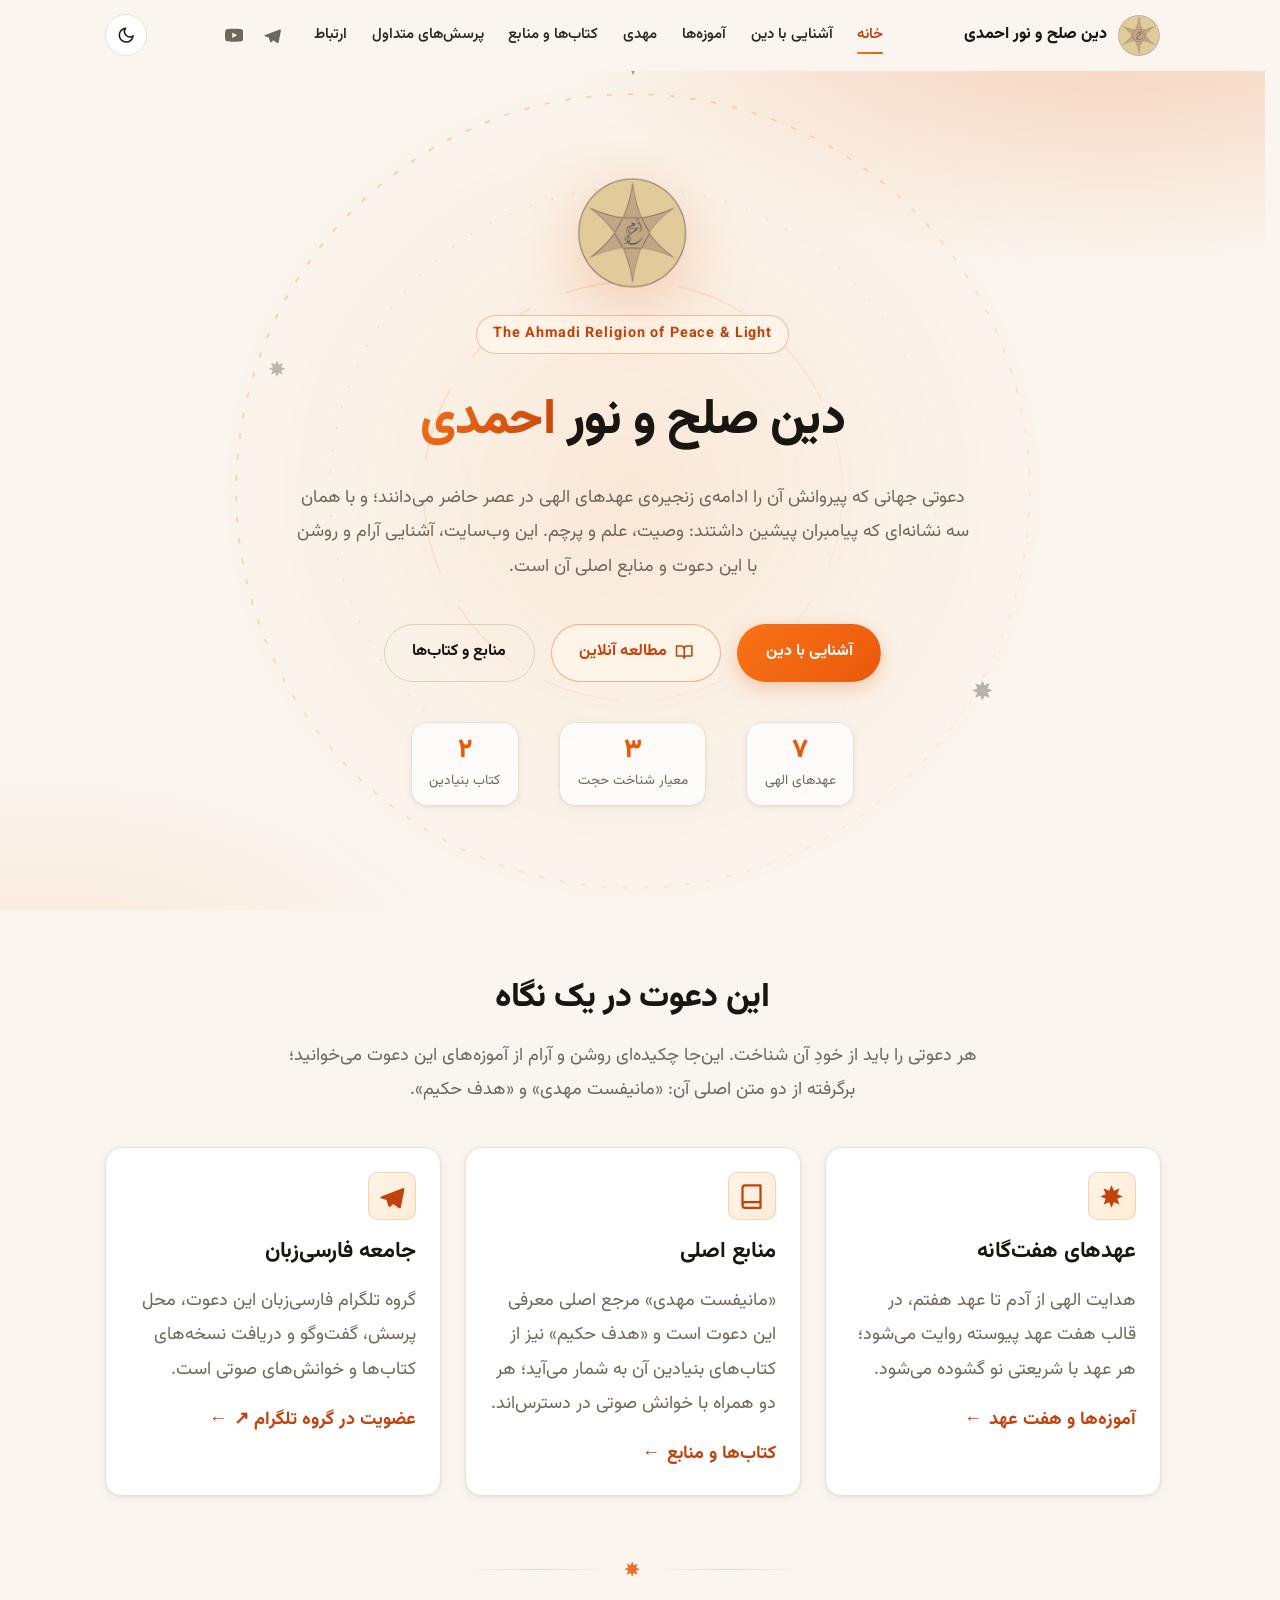
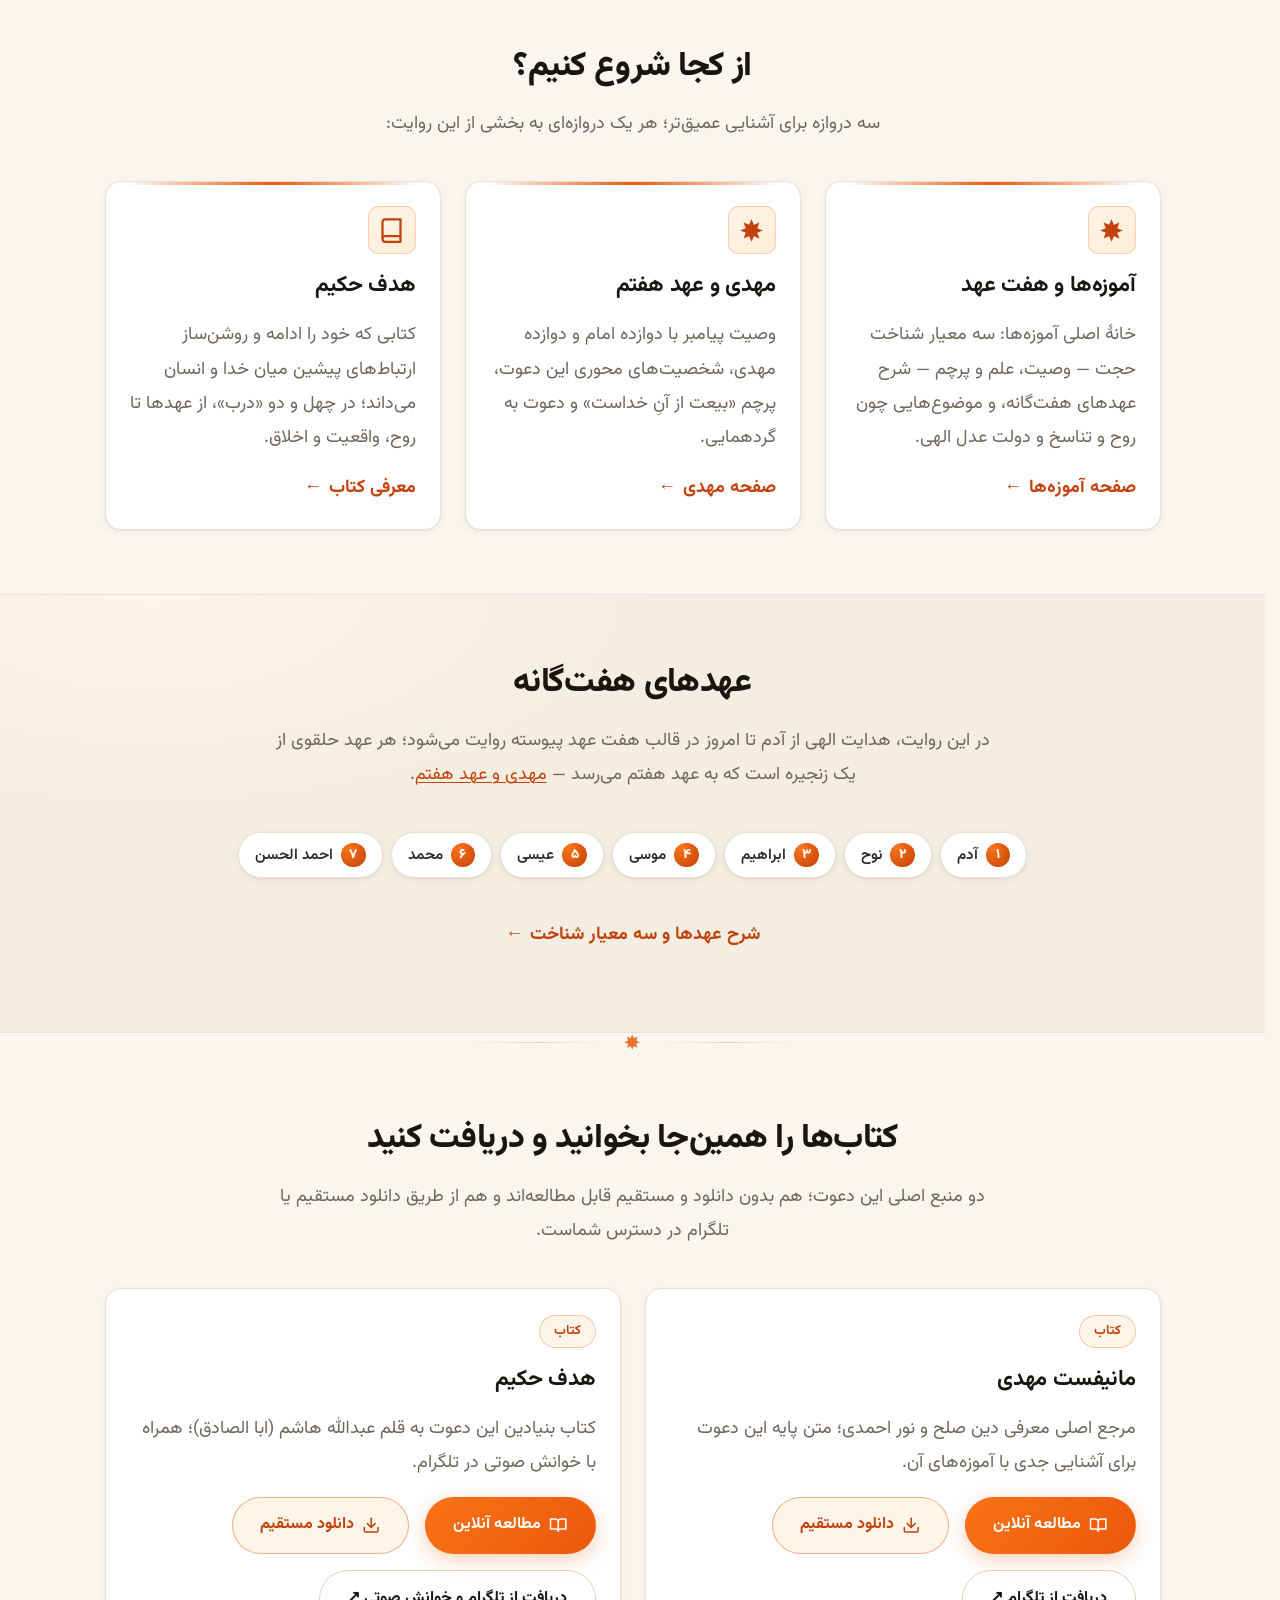
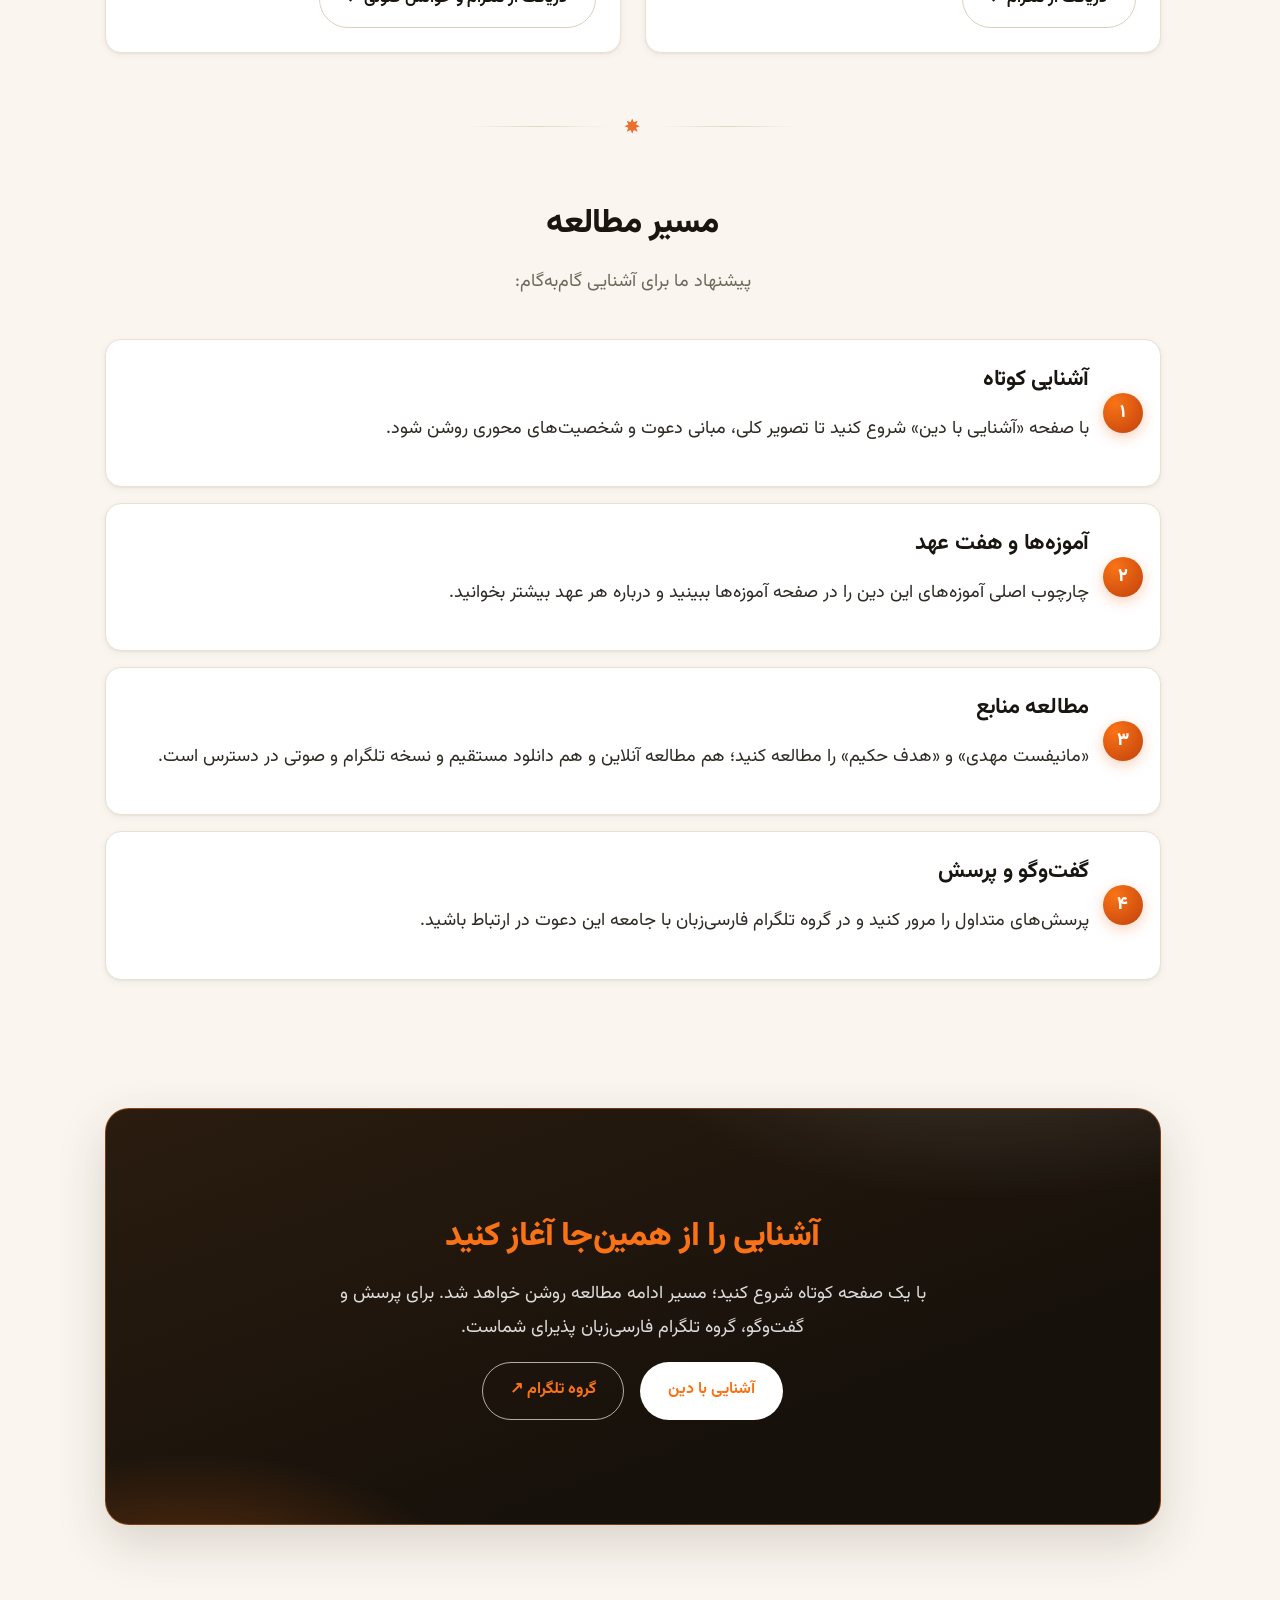
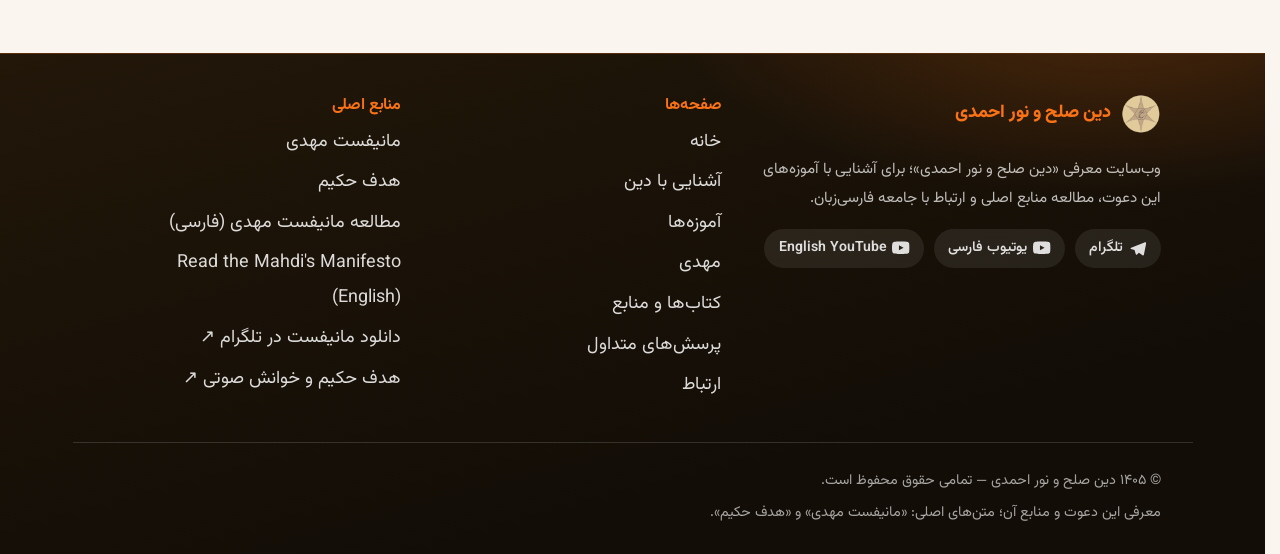
==== commit 3d2af362: "Refine Goal of the Wise and Mahdi content" ====
--- a/index.html
+++ b/index.html
@@ -223,7 +223,7 @@
           <article class="card card--gold" data-reveal>
             <span class="card__icon" aria-hidden="true"><svg class="ic"><use href="#ic-book"/></svg></span>
             <h3>هدف حکیم</h3>
-            <p>کتابی که خود را ادامه و روشن‌ساز ارتباط‌های پیشین میان خدا و انسان می‌داند؛ در چهل و دو «در»، از عهدها تا روح، واقعیت و اخلاق.</p>
+            <p>کتابی که خود را ادامه و روشن‌ساز ارتباط‌های پیشین میان خدا و انسان می‌داند؛ در چهل و دو «درب»، از عهدها تا روح، واقعیت و اخلاق.</p>
             <a class="card__link" href="wisdom.html">معرفی کتاب</a>
           </article>
         </div>
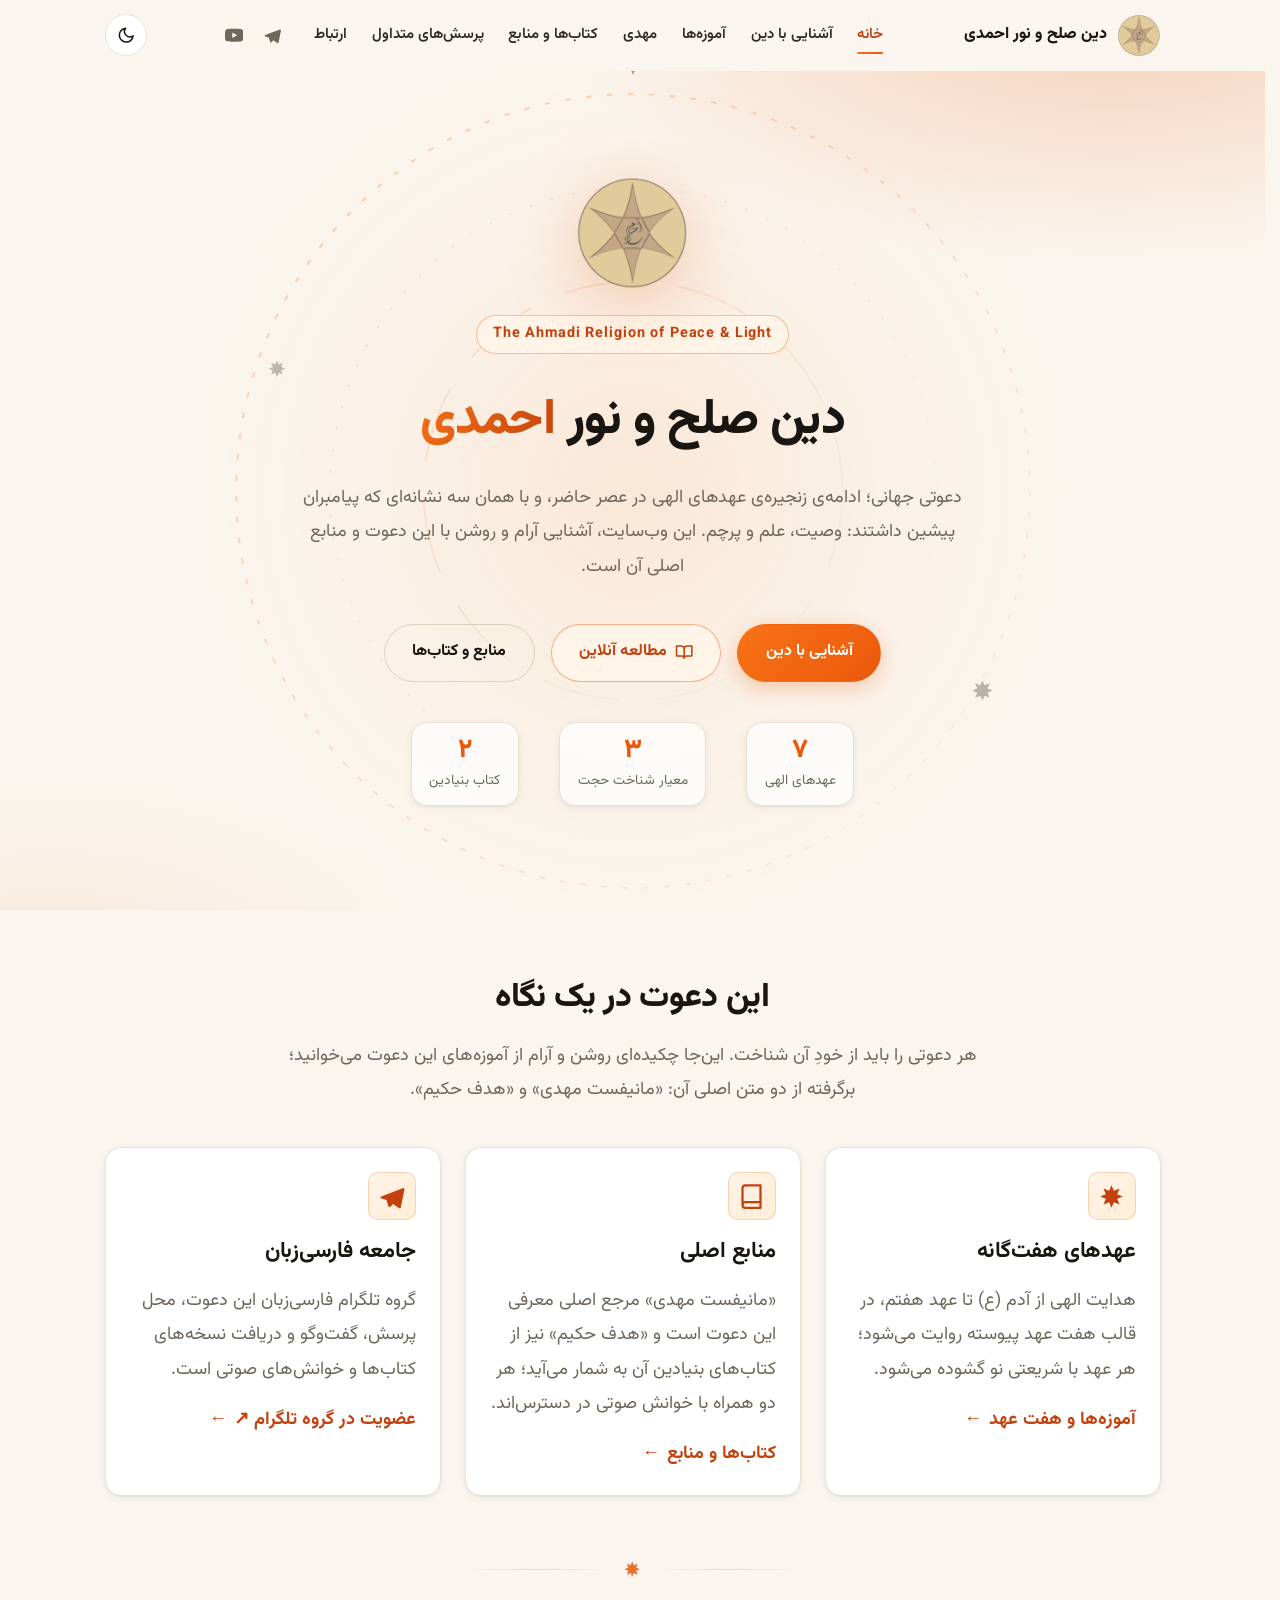
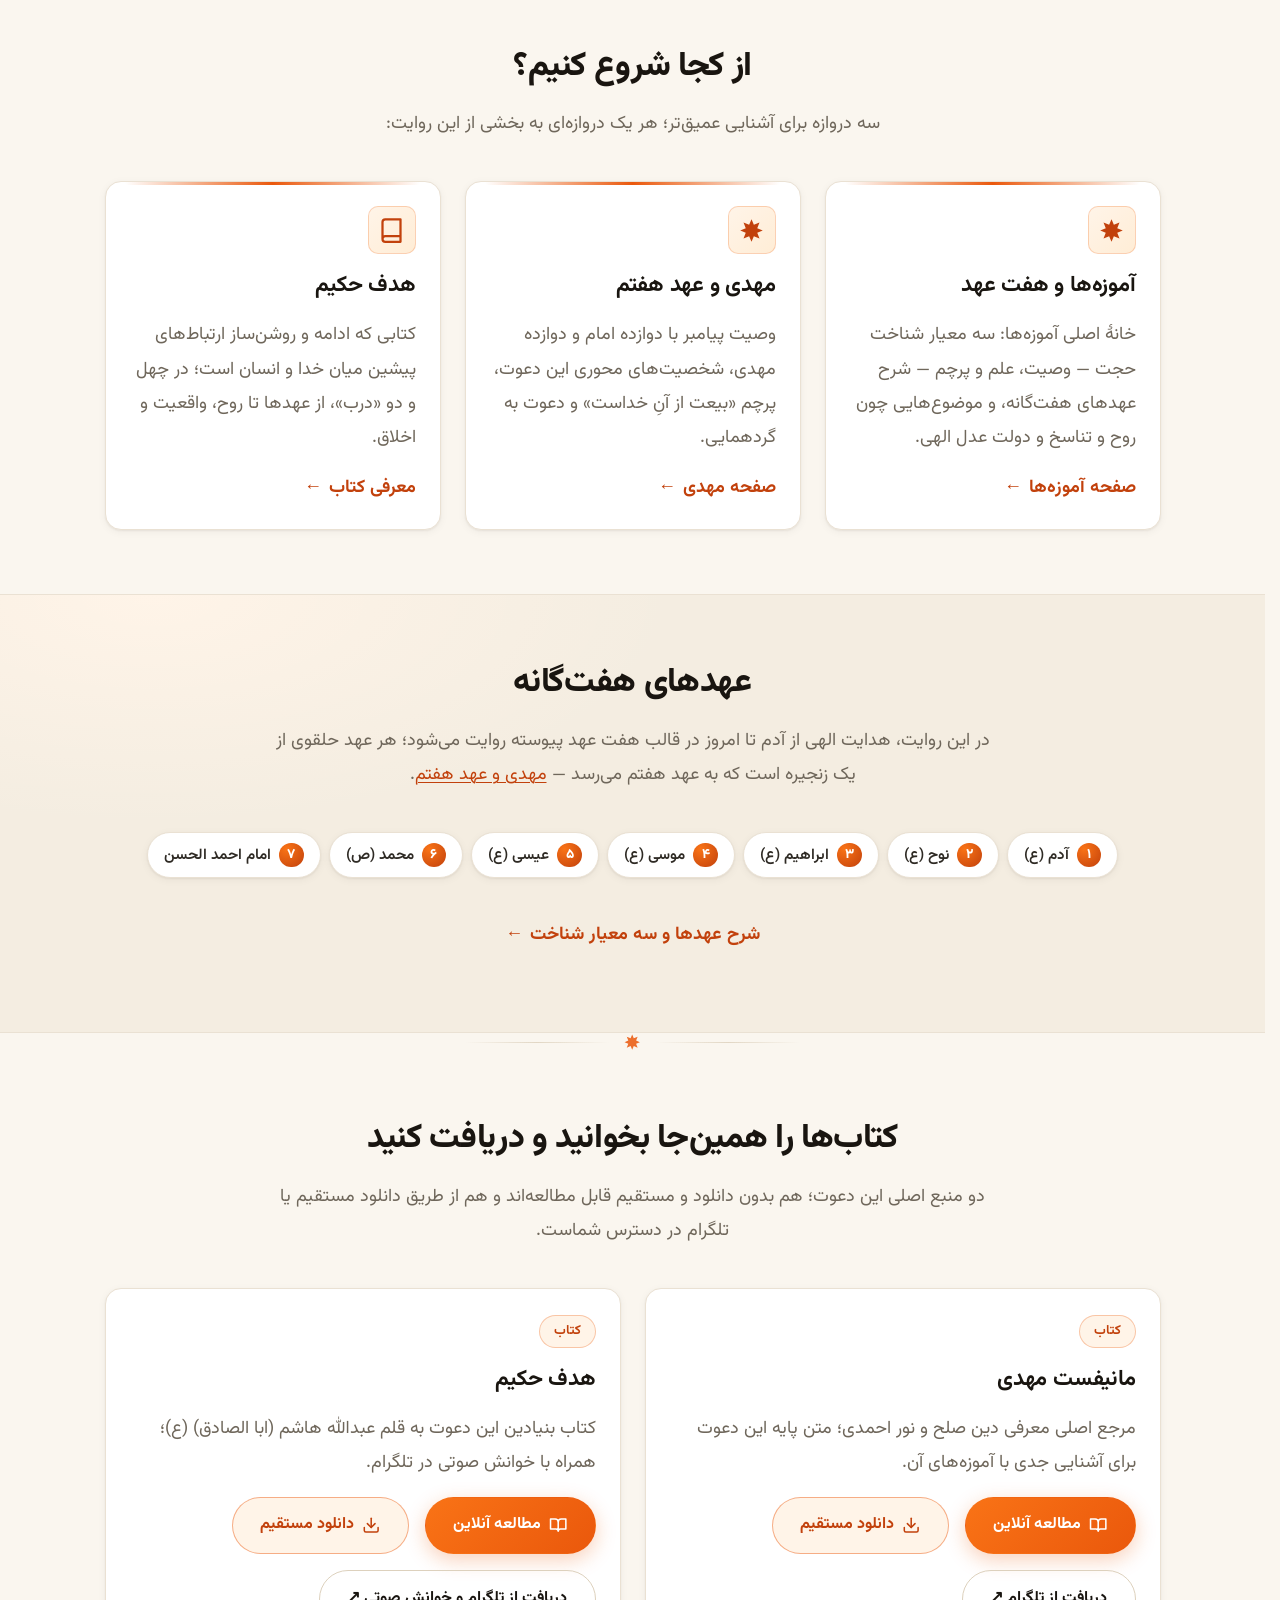
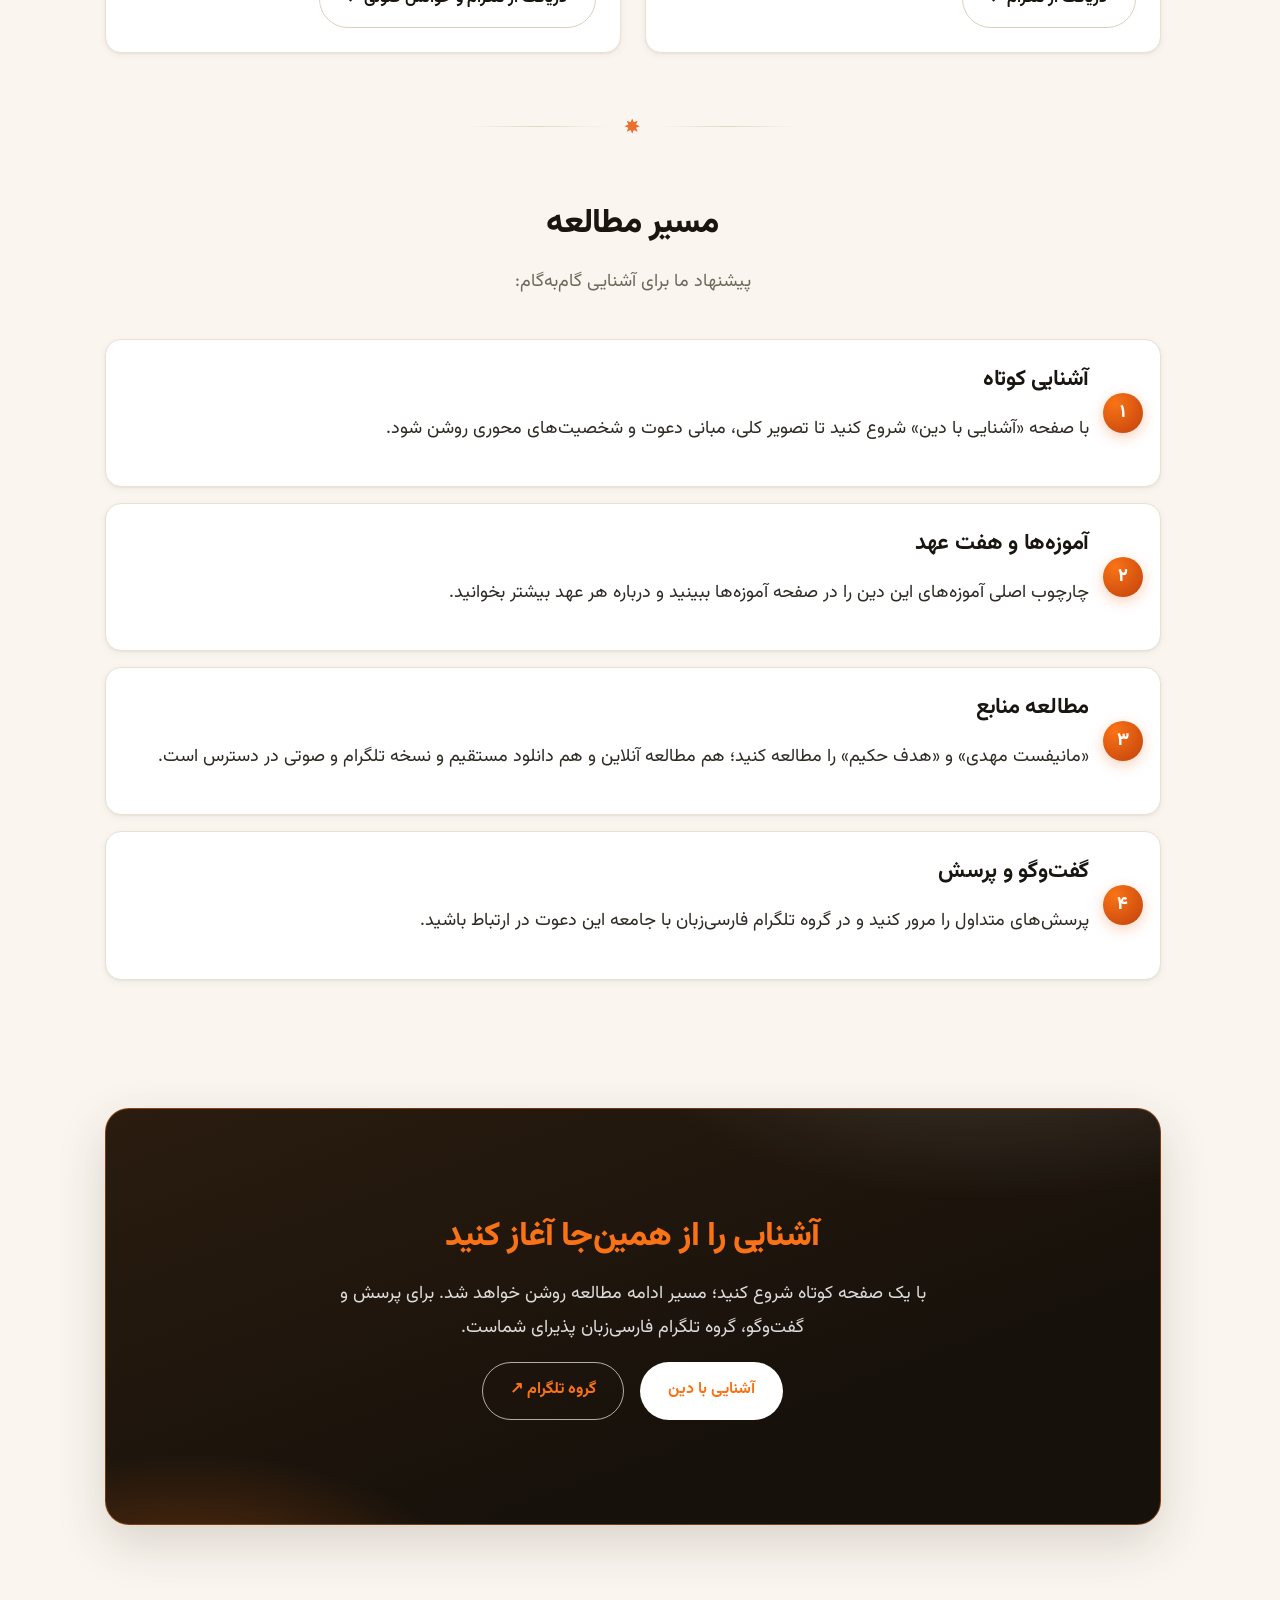
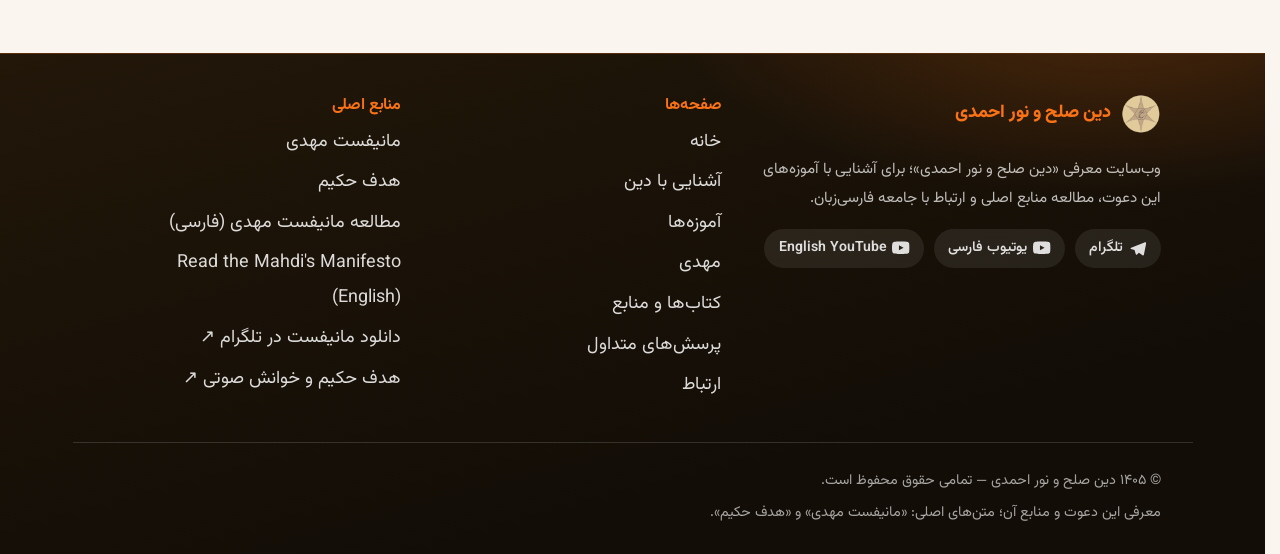
==== commit 88847c85: "Refine religious terminology and Mahdi content" ====
--- a/index.html
+++ b/index.html
@@ -146,7 +146,7 @@
         <p class="hero__eyebrow" data-reveal>The Ahmadi Religion of Peace &amp; Light</p>
         <h1 id="hero-title" data-reveal>دین صلح و نور <span class="text-gold">احمدی</span></h1>
         <p class="hero__lead" data-reveal>
-          دعوتی جهانی که پیروانش آن را ادامه‌ی زنجیره‌ی عهدهای الهی در عصر حاضر می‌دانند؛ و با همان سه
+          دعوتی جهانی؛ ادامه‌ی زنجیره‌ی عهدهای الهی در عصر حاضر، و با همان سه
           نشانه‌ای که پیامبران پیشین داشتند: وصیت، علم و پرچم. این وب‌سایت، آشنایی آرام و روشن با این
           دعوت و منابع اصلی آن است.
         </p>
@@ -177,7 +177,7 @@
           <article class="card" data-reveal>
             <span class="card__icon" aria-hidden="true"><svg class="ic"><use href="#ic-star8"/></svg></span>
             <h3>عهدهای هفت‌گانه</h3>
-            <p>هدایت الهی از آدم تا عهد هفتم، در قالب هفت عهد پیوسته روایت می‌شود؛ هر عهد با شریعتی نو گشوده می‌شود.</p>
+            <p>هدایت الهی از آدم (ع) تا عهد هفتم، در قالب هفت عهد پیوسته روایت می‌شود؛ هر عهد با شریعتی نو گشوده می‌شود.</p>
             <a class="card__link" href="teachings.html">آموزه‌ها و هفت عهد</a>
           </article>
           <article class="card" data-reveal>
@@ -223,7 +223,7 @@
           <article class="card card--gold" data-reveal>
             <span class="card__icon" aria-hidden="true"><svg class="ic"><use href="#ic-book"/></svg></span>
             <h3>هدف حکیم</h3>
-            <p>کتابی که خود را ادامه و روشن‌ساز ارتباط‌های پیشین میان خدا و انسان می‌داند؛ در چهل و دو «درب»، از عهدها تا روح، واقعیت و اخلاق.</p>
+            <p>کتابی که ادامه و روشن‌ساز ارتباط‌های پیشین میان خدا و انسان است؛ در چهل و دو «درب»، از عهدها تا روح، واقعیت و اخلاق.</p>
             <a class="card__link" href="wisdom.html">معرفی کتاب</a>
           </article>
         </div>
@@ -241,13 +241,13 @@
           </p>
         </div>
         <ul class="covenant-strip">
-          <li><a href="teachings.html#covenant-1"><span class="chip-num" aria-hidden="true">۱</span>آدم</a></li>
-          <li><a href="teachings.html#covenant-2"><span class="chip-num" aria-hidden="true">۲</span>نوح</a></li>
-          <li><a href="teachings.html#covenant-3"><span class="chip-num" aria-hidden="true">۳</span>ابراهیم</a></li>
-          <li><a href="teachings.html#covenant-4"><span class="chip-num" aria-hidden="true">۴</span>موسی</a></li>
-          <li><a href="teachings.html#covenant-5"><span class="chip-num" aria-hidden="true">۵</span>عیسی</a></li>
-          <li><a href="teachings.html#covenant-6"><span class="chip-num" aria-hidden="true">۶</span>محمد</a></li>
-          <li><a href="teachings.html#covenant-7"><span class="chip-num" aria-hidden="true">۷</span>احمد الحسن</a></li>
+          <li><a href="teachings.html#covenant-1"><span class="chip-num" aria-hidden="true">۱</span>آدم (ع)</a></li>
+          <li><a href="teachings.html#covenant-2"><span class="chip-num" aria-hidden="true">۲</span>نوح (ع)</a></li>
+          <li><a href="teachings.html#covenant-3"><span class="chip-num" aria-hidden="true">۳</span>ابراهیم (ع)</a></li>
+          <li><a href="teachings.html#covenant-4"><span class="chip-num" aria-hidden="true">۴</span>موسی (ع)</a></li>
+          <li><a href="teachings.html#covenant-5"><span class="chip-num" aria-hidden="true">۵</span>عیسی (ع)</a></li>
+          <li><a href="teachings.html#covenant-6"><span class="chip-num" aria-hidden="true">۶</span>محمد (ص)</a></li>
+          <li><a href="teachings.html#covenant-7"><span class="chip-num" aria-hidden="true">۷</span>امام احمد الحسن</a></li>
         </ul>
         <p class="text-center" style="margin-top: var(--space-4);">
           <a class="card__link" href="teachings.html">شرح عهدها و سه معیار شناخت</a>
@@ -278,7 +278,7 @@
           <article class="card resource-card" data-reveal>
             <span class="badge">کتاب</span>
             <h3>هدف حکیم</h3>
-            <p>کتاب بنیادین این دعوت به قلم عبدالله هاشم (ابا الصادق)؛ همراه با خوانش صوتی در تلگرام.</p>
+            <p>کتاب بنیادین این دعوت به قلم عبدالله هاشم (ابا الصادق) (ع)؛ همراه با خوانش صوتی در تلگرام.</p>
             <div class="btn-row">
               <a class="btn btn--primary" href="assets/pdf/The-Goal-of-the-Wise-Persian.pdf" target="_blank" rel="noopener noreferrer"><svg class="ic" aria-hidden="true"><use href="#ic-reader"/></svg> مطالعه آنلاین</a>
               <a class="btn btn--gold" href="https://theahmadireligion.org/download/42889/?tmstv=1765481076" target="_blank" rel="noopener" aria-label="دانلود مستقیم هدف حکیم — باز شدن در وب‌سایت رسمی"><svg class="ic" aria-hidden="true"><use href="#ic-download"/></svg> دانلود مستقیم</a>
